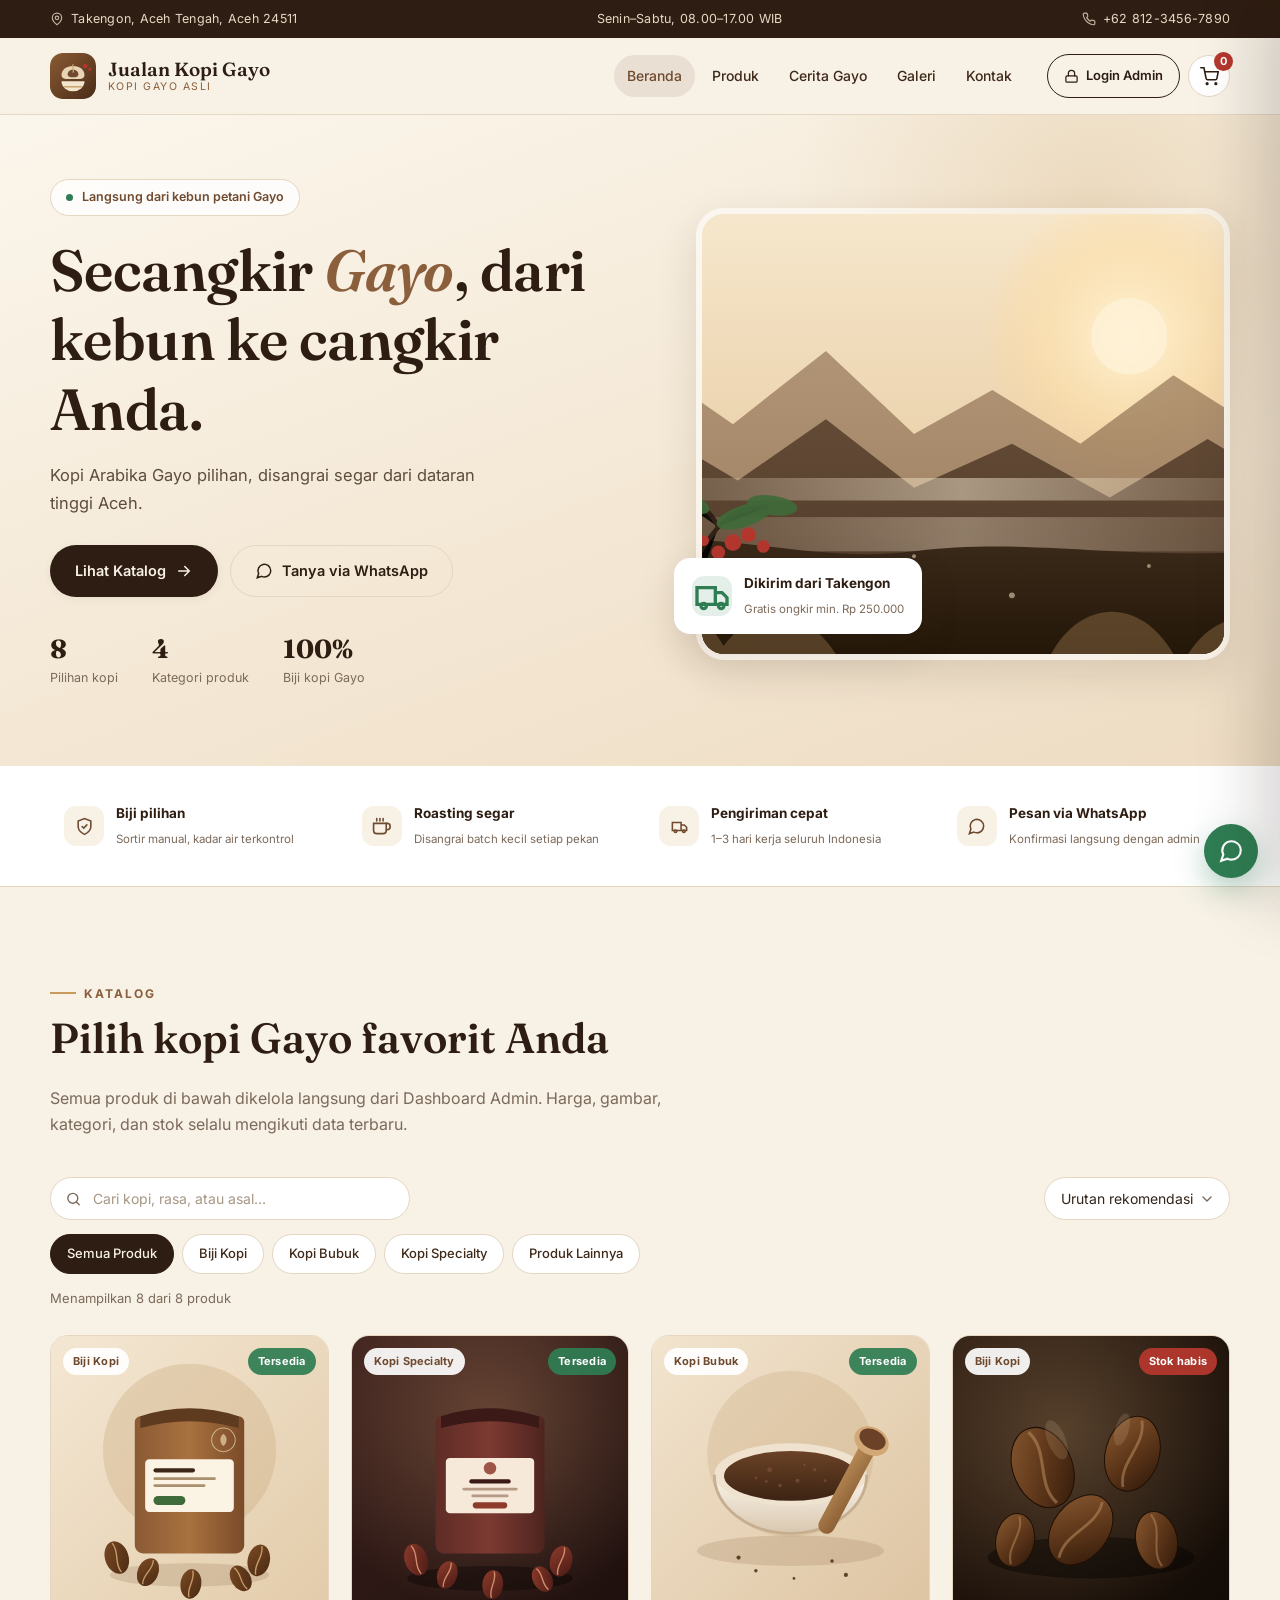
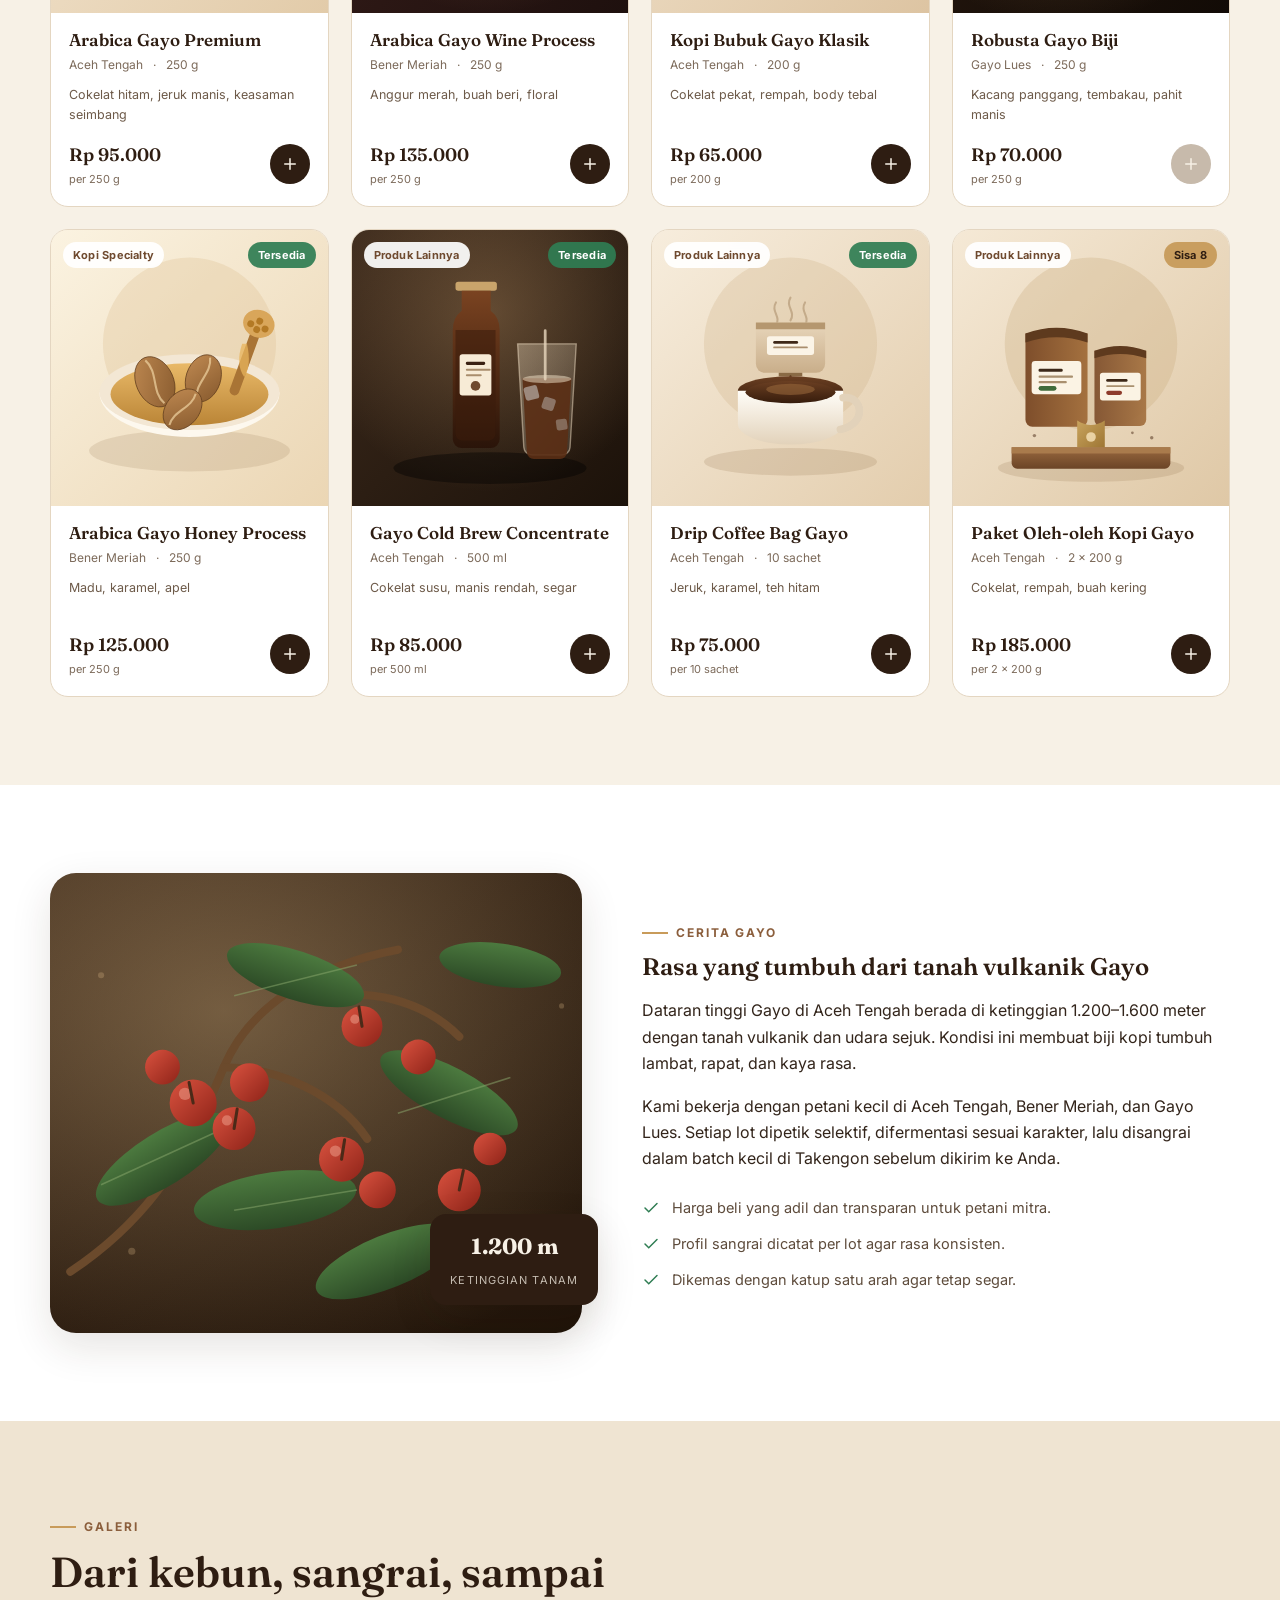
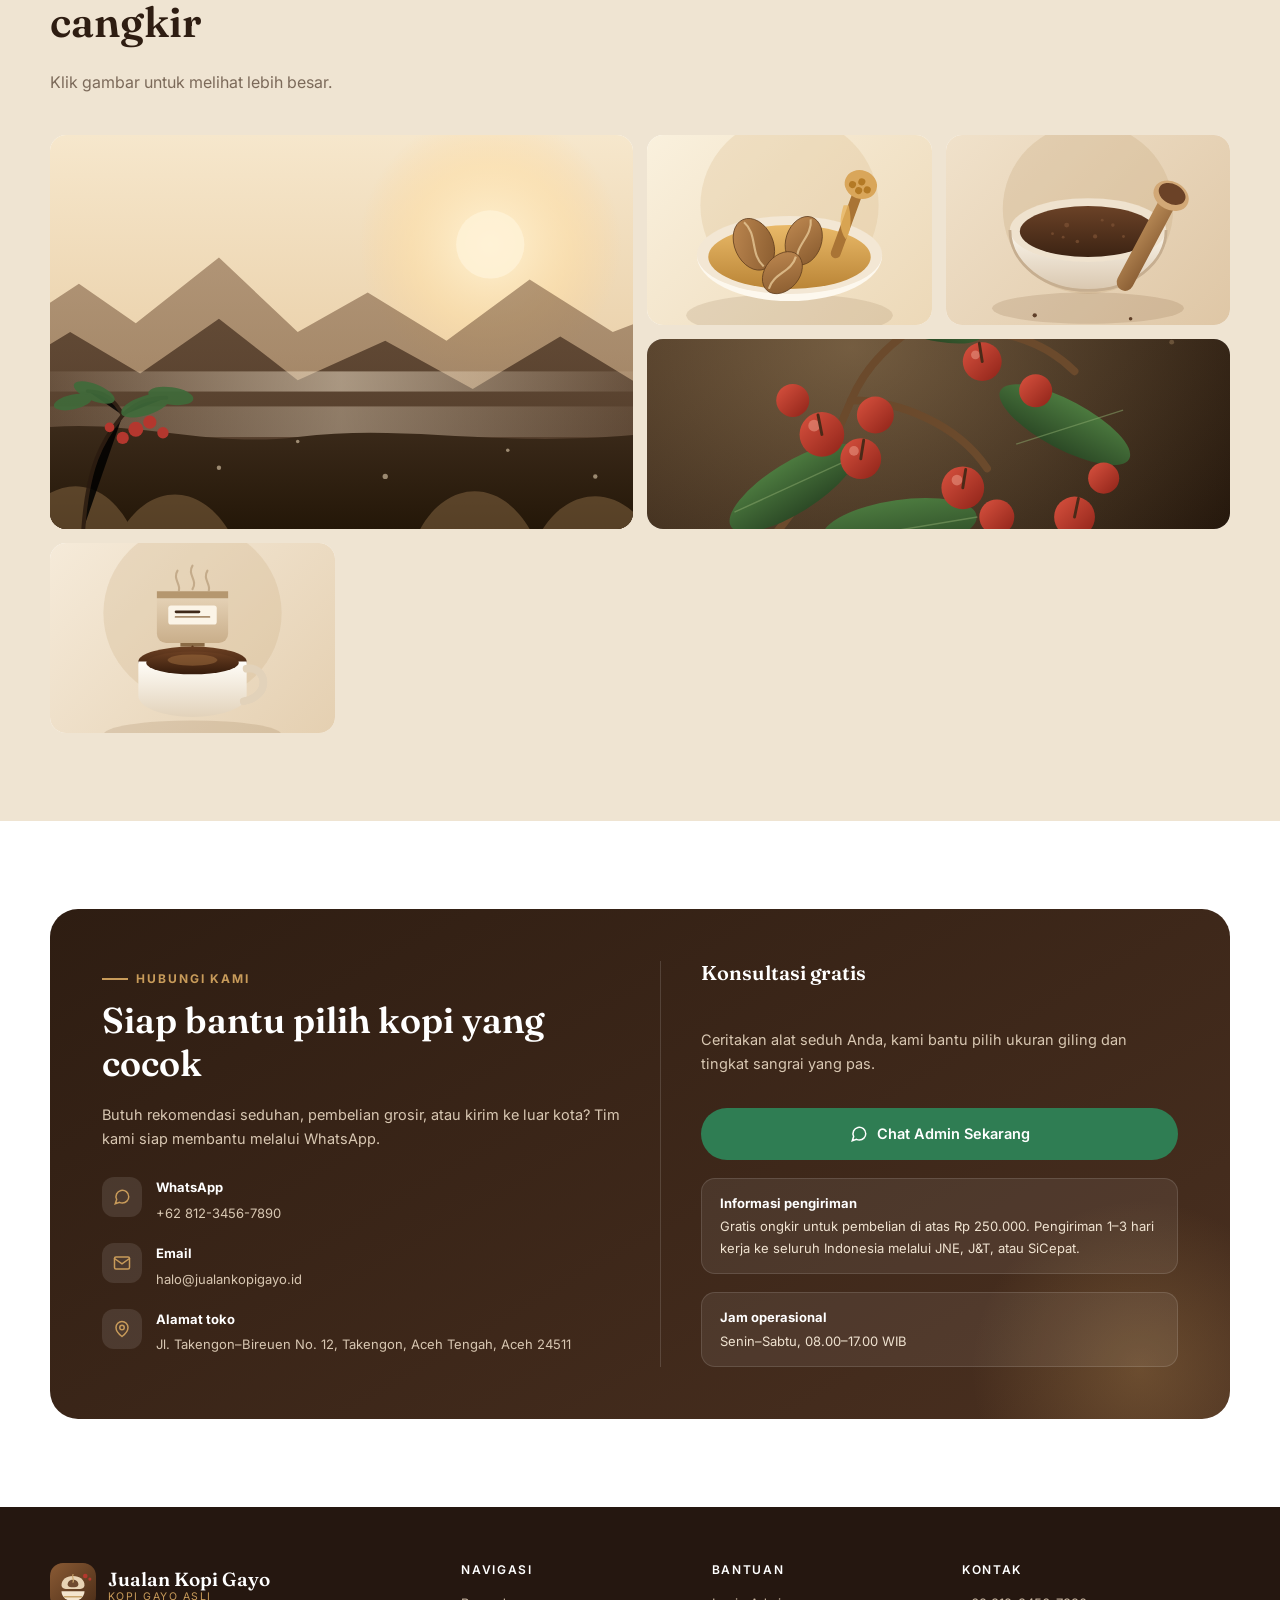
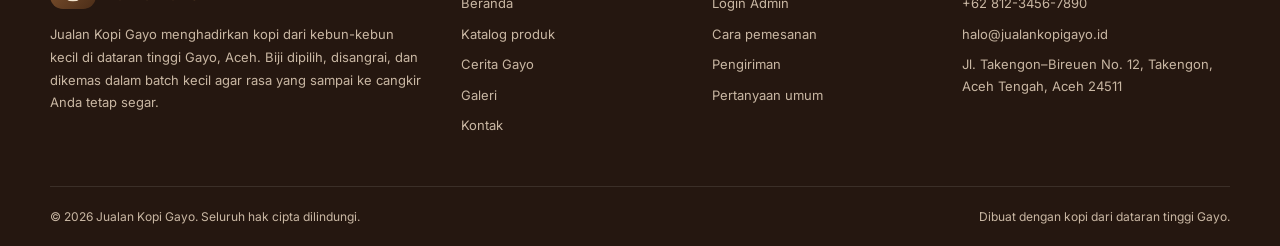
==== index.html @ de760d2d "Add customer site and admin dashboard so the Vercel project has pages to serve. The deployed project" ====
<!DOCTYPE html>
<html lang="id">
<head>
  <meta charset="UTF-8" />
  <meta name="viewport" content="width=device-width, initial-scale=1.0" />
  <title>Jualan Kopi Gayo — Kopi Arabika Dataran Tinggi Aceh</title>
  <meta name="description" content="Jualan Kopi Gayo: kopi arabika Gayo pilihan dari dataran tinggi Aceh. Disangrai segar, dikemas batch kecil, dikirim ke seluruh Indonesia." />
  <link rel="icon" href="assets/logo.svg" type="image/svg+xml" />
  <link rel="preconnect" href="https://fonts.googleapis.com" />
  <link rel="preconnect" href="https://fonts.gstatic.com" crossorigin />
  <link href="https://fonts.googleapis.com/css2?family=Fraunces:ital,opsz,wght@0,9..144,500;0,9..144,600;1,9..144,600&family=Inter:wght@400;500;600;700&display=swap" rel="stylesheet" />
  <link rel="stylesheet" href="css/style.css" />
</head>
<body>
  <!-- Top bar -->
  <div class="topbar">
    <div class="container">
      <span>
        <svg viewBox="0 0 24 24" fill="none" stroke="currentColor" stroke-width="2" stroke-linecap="round"><path d="M20 10c0 6-8 12-8 12S4 16 4 10a8 8 0 1 1 16 0z"/><circle cx="12" cy="10" r="3"/></svg>
        <span id="topbarLocation">Takengon, Aceh Tengah</span>
      </span>
      <span id="topbarHours">Senin–Sabtu, 08.00–17.00 WIB</span>
      <span>
        <svg viewBox="0 0 24 24" fill="none" stroke="currentColor" stroke-width="2" stroke-linecap="round"><path d="M22 16.9v3a2 2 0 0 1-2.2 2 19.8 19.8 0 0 1-8.6-3.1 19.5 19.5 0 0 1-6-6A19.8 19.8 0 0 1 2.1 4.2 2 2 0 0 1 4.1 2h3a2 2 0 0 1 2 1.7c.1.9.4 1.8.7 2.6a2 2 0 0 1-.5 2.1L8.1 9.7a16 16 0 0 0 6 6l1.3-1.2a2 2 0 0 1 2.1-.5c.8.3 1.7.6 2.6.7a2 2 0 0 1 1.9 2.2z"/></svg>
        <a href="#" id="topbarWaLink">WhatsApp</a>
      </span>
    </div>
  </div>

  <!-- Header -->
  <header class="site-header">
    <div class="container">
      <a class="brand" href="#beranda">
        <img src="assets/logo.svg" alt="Logo Jualan Kopi Gayo" id="brandLogo" />
        <span class="brand-text">
          <span class="brand-name" data-store-name>Jualan Kopi Gayo</span>
          <span class="brand-tag">Kopi Gayo Asli</span>
        </span>
      </a>

      <nav class="nav" id="mainNav" aria-label="Navigasi utama">
        <a href="#beranda" class="active">Beranda</a>
        <a href="#produk">Produk</a>
        <a href="#cerita">Cerita Gayo</a>
        <a href="#galeri">Galeri</a>
        <a href="#kontak">Kontak</a>
      </nav>

      <div class="header-actions">
        <a class="admin-link" href="admin.html" target="_blank" rel="noopener" title="Masuk ke Dashboard Admin">
          <svg viewBox="0 0 24 24" fill="none" stroke="currentColor" stroke-width="2" stroke-linecap="round"><rect x="3" y="11" width="18" height="10" rx="2"/><path d="M7 11V7a5 5 0 0 1 10 0v4"/></svg>
          <span>Login Admin</span>
        </a>
        <button class="icon-btn" id="cartBtn" aria-label="Buka keranjang belanja">
          <svg viewBox="0 0 24 24" fill="none" stroke="currentColor" stroke-width="2" stroke-linecap="round"><circle cx="9" cy="21" r="1"/><circle cx="20" cy="21" r="1"/><path d="M1 1h4l2.7 13.4a2 2 0 0 0 2 1.6h9.7a2 2 0 0 0 2-1.6L23 6H6"/></svg>
          <span class="cart-count" id="cartCount">0</span>
        </button>
        <button class="icon-btn menu-toggle" id="menuToggle" aria-label="Buka menu">
          <svg viewBox="0 0 24 24" fill="none" stroke="currentColor" stroke-width="2" stroke-linecap="round"><path d="M3 6h18M3 12h18M3 18h18"/></svg>
        </button>
      </div>
    </div>
  </header>

  <main>
    <!-- Hero -->
    <section class="hero" id="beranda">
      <div class="container">
        <div class="hero-copy">
          <span class="hero-badge"><span class="dot"></span> Langsung dari kebun petani Gayo</span>
          <h1>Secangkir <em>Gayo</em>, dari kebun ke cangkir Anda.</h1>
          <p class="lead" id="heroTagline">Kopi Arabika Gayo pilihan, disangrai segar dari dataran tinggi Aceh.</p>
          <div class="hero-cta">
            <a class="btn btn-primary" href="#produk">
              Lihat Katalog
              <svg viewBox="0 0 24 24" fill="none" stroke="currentColor" stroke-width="2" stroke-linecap="round"><path d="M5 12h14M13 6l6 6-6 6"/></svg>
            </a>
            <a class="btn btn-outline" id="heroWaBtn" href="#" target="_blank" rel="noopener">
              <svg viewBox="0 0 24 24" fill="none" stroke="currentColor" stroke-width="2" stroke-linecap="round"><path d="M21 11.5a8.4 8.4 0 0 1-8.5 8.5 8.5 8.5 0 0 1-3.8-.9L3 21l1.9-5.7a8.5 8.5 0 1 1 16.1-3.8z"/></svg>
              Tanya via WhatsApp
            </a>
          </div>
          <div class="hero-stats">
            <div><strong id="statProducts">8</strong><span>Pilihan kopi</span></div>
            <div><strong id="statCategories">4</strong><span>Kategori produk</span></div>
            <div><strong>100%</strong><span>Biji kopi Gayo</span></div>
          </div>
        </div>
        <div class="hero-media">
          <div class="frame">
            <img src="assets/hero.svg" alt="Perkebunan kopi Gayo di dataran tinggi Aceh saat matahari terbit" />
          </div>
          <div class="hero-float">
            <span class="ico">
              <svg viewBox="0 0 24 24" fill="none" stroke="currentColor" stroke-width="2" stroke-linecap="round"><path d="M3 7h11v10H3zM14 10h4l3 3v4h-7z"/><circle cx="7" cy="18" r="1.6"/><circle cx="17.5" cy="18" r="1.6"/></svg>
            </span>
            <div>
              <strong>Dikirim dari Takengon</strong>
              <span id="heroShippingShort">Gratis ongkir min. Rp 250.000</span>
            </div>
          </div>
        </div>
      </div>
    </section>

    <!-- Feature strip -->
    <section class="features" aria-label="Keunggulan toko">
      <div class="container">
        <div class="feature">
          <span class="ico"><svg viewBox="0 0 24 24" fill="none" stroke="currentColor" stroke-width="2" stroke-linecap="round"><path d="M12 22s8-4 8-10V5l-8-3-8 3v7c0 6 8 10 8 10z"/><path d="M9 12l2 2 4-4"/></svg></span>
          <div><strong>Biji pilihan</strong><span>Sortir manual, kadar air terkontrol</span></div>
        </div>
        <div class="feature">
          <span class="ico"><svg viewBox="0 0 24 24" fill="none" stroke="currentColor" stroke-width="2" stroke-linecap="round"><path d="M18 8h1a4 4 0 0 1 0 8h-1"/><path d="M2 8h16v9a4 4 0 0 1-4 4H6a4 4 0 0 1-4-4z"/><path d="M6 2v3M10 2v3M14 2v3"/></svg></span>
          <div><strong>Roasting segar</strong><span>Disangrai batch kecil setiap pekan</span></div>
        </div>
        <div class="feature">
          <span class="ico"><svg viewBox="0 0 24 24" fill="none" stroke="currentColor" stroke-width="2" stroke-linecap="round"><path d="M3 7h11v10H3zM14 10h4l3 3v4h-7z"/><circle cx="7" cy="18" r="1.6"/><circle cx="17.5" cy="18" r="1.6"/></svg></span>
          <div><strong>Pengiriman cepat</strong><span>1–3 hari kerja seluruh Indonesia</span></div>
        </div>
        <div class="feature">
          <span class="ico"><svg viewBox="0 0 24 24" fill="none" stroke="currentColor" stroke-width="2" stroke-linecap="round"><path d="M21 11.5a8.4 8.4 0 0 1-8.5 8.5 8.5 8.5 0 0 1-3.8-.9L3 21l1.9-5.7a8.5 8.5 0 1 1 16.1-3.8z"/></svg></span>
          <div><strong>Pesan via WhatsApp</strong><span>Konfirmasi langsung dengan admin</span></div>
        </div>
      </div>
    </section>

    <!-- Katalog -->
    <section class="section catalog" id="produk">
      <div class="container">
        <div class="section-head">
          <span class="section-eyebrow">Katalog</span>
          <h2>Pilih kopi Gayo favorit Anda</h2>
          <p>Semua produk di bawah dikelola langsung dari Dashboard Admin. Harga, gambar, kategori, dan stok selalu mengikuti data terbaru.</p>
        </div>

        <div class="catalog-toolbar">
          <div class="search-field">
            <svg viewBox="0 0 24 24" fill="none" stroke="currentColor" stroke-width="2" stroke-linecap="round"><circle cx="11" cy="11" r="7"/><path d="M20 20l-3.5-3.5"/></svg>
            <input type="search" id="searchInput" placeholder="Cari kopi, rasa, atau asal…" aria-label="Cari produk" autocomplete="off" />
          </div>
          <div class="select-field">
            <select id="sortSelect" aria-label="Urutkan produk">
              <option value="featured">Urutan rekomendasi</option>
              <option value="price-asc">Harga terendah</option>
              <option value="price-desc">Harga tertinggi</option>
              <option value="name">Nama A–Z</option>
            </select>
          </div>
          <div class="chips" id="categoryChips"></div>
          <div class="result-info">
            <span id="resultCount">Menampilkan semua produk</span>
            <span id="activeFilter"></span>
          </div>
        </div>

        <div class="product-grid" id="productGrid" aria-live="polite"></div>
      </div>
    </section>

    <!-- Cerita -->
    <section class="section story" id="cerita">
      <div class="container">
        <div class="story-media">
          <img src="assets/story.svg" alt="Buah kopi merah di cabang perkebunan Gayo" />
          <div class="story-tag">
            <strong>1.200 m</strong>
            <span>Ketinggian tanam</span>
          </div>
        </div>
        <div class="story-copy">
          <span class="section-eyebrow">Cerita Gayo</span>
          <h2>Rasa yang tumbuh dari tanah vulkanik Gayo</h2>
          <p>Dataran tinggi Gayo di Aceh Tengah berada di ketinggian 1.200–1.600 meter dengan tanah vulkanik dan udara sejuk. Kondisi ini membuat biji kopi tumbuh lambat, rapat, dan kaya rasa.</p>
          <p>Kami bekerja dengan petani kecil di Aceh Tengah, Bener Meriah, dan Gayo Lues. Setiap lot dipetik selektif, difermentasi sesuai karakter, lalu disangrai dalam batch kecil di Takengon sebelum dikirim ke Anda.</p>
          <ul class="story-list">
            <li><svg viewBox="0 0 24 24" fill="none" stroke="currentColor" stroke-width="2" stroke-linecap="round"><path d="M20 6L9 17l-5-5"/></svg><span>Harga beli yang adil dan transparan untuk petani mitra.</span></li>
            <li><svg viewBox="0 0 24 24" fill="none" stroke="currentColor" stroke-width="2" stroke-linecap="round"><path d="M20 6L9 17l-5-5"/></svg><span>Profil sangrai dicatat per lot agar rasa konsisten.</span></li>
            <li><svg viewBox="0 0 24 24" fill="none" stroke="currentColor" stroke-width="2" stroke-linecap="round"><path d="M20 6L9 17l-5-5"/></svg><span>Dikemas dengan katup satu arah agar tetap segar.</span></li>
          </ul>
        </div>
      </div>
    </section>

    <!-- Galeri -->
    <section class="section gallery" id="galeri">
      <div class="container">
        <div class="section-head">
          <span class="section-eyebrow">Galeri</span>
          <h2>Dari kebun, sangrai, sampai cangkir</h2>
          <p>Klik gambar untuk melihat lebih besar.</p>
        </div>
        <div class="gallery-grid" id="galleryGrid">
          <button class="gallery-item" data-img="assets/hero.svg" data-caption="Perkebunan kopi di dataran tinggi Gayo">
            <img src="assets/hero.svg" alt="Perkebunan kopi Gayo" loading="lazy" />
          </button>
          <button class="gallery-item" data-img="assets/product-honey.svg" data-caption="Biji kopi honey process">
            <img src="assets/product-honey.svg" alt="Biji kopi honey process" loading="lazy" />
          </button>
          <button class="gallery-item" data-img="assets/product-ground-classic.svg" data-caption="Kopi bubuk siap seduh">
            <img src="assets/product-ground-classic.svg" alt="Kopi bubuk Gayo" loading="lazy" />
          </button>
          <button class="gallery-item" data-img="assets/story.svg" data-caption="Buah kopi merah siap petik">
            <img src="assets/story.svg" alt="Buah kopi merah" loading="lazy" />
          </button>
          <button class="gallery-item" data-img="assets/product-drip-bag.svg" data-caption="Seduhan drip coffee bag">
            <img src="assets/product-drip-bag.svg" alt="Drip coffee bag" loading="lazy" />
          </button>
        </div>
      </div>
    </section>

    <!-- Kontak -->
    <section class="section contact" id="kontak">
      <div class="container">
        <div class="contact-wrap">
          <div>
            <span class="section-eyebrow" style="color:#C89B5A">Hubungi kami</span>
            <h2>Siap bantu pilih kopi yang cocok</h2>
            <p>Butuh rekomendasi seduhan, pembelian grosir, atau kirim ke luar kota? Tim kami siap membantu melalui WhatsApp.</p>
            <ul class="contact-info">
              <li>
                <span class="ico"><svg viewBox="0 0 24 24" fill="none" stroke="currentColor" stroke-width="2" stroke-linecap="round"><path d="M21 11.5a8.4 8.4 0 0 1-8.5 8.5 8.5 8.5 0 0 1-3.8-.9L3 21l1.9-5.7a8.5 8.5 0 1 1 16.1-3.8z"/></svg></span>
                <div><strong>WhatsApp</strong><span id="contactPhone">+62 812-3456-7890</span></div>
              </li>
              <li>
                <span class="ico"><svg viewBox="0 0 24 24" fill="none" stroke="currentColor" stroke-width="2" stroke-linecap="round"><rect x="2" y="4" width="20" height="16" rx="2"/><path d="M22 6l-10 7L2 6"/></svg></span>
                <div><strong>Email</strong><span id="contactEmail">halo@jualankopigayo.id</span></div>
              </li>
              <li>
                <span class="ico"><svg viewBox="0 0 24 24" fill="none" stroke="currentColor" stroke-width="2" stroke-linecap="round"><path d="M20 10c0 6-8 12-8 12S4 16 4 10a8 8 0 1 1 16 0z"/><circle cx="12" cy="10" r="3"/></svg></span>
                <div><strong>Alamat toko</strong><span id="contactAddress">Jl. Takengon–Bireuen No. 12, Takengon, Aceh Tengah</span></div>
              </li>
            </ul>
          </div>
          <div class="contact-side">
            <h3>Konsultasi gratis</h3>
            <p>Ceritakan alat seduh Anda, kami bantu pilih ukuran giling dan tingkat sangrai yang pas.</p>
            <a class="btn btn-wa" id="contactWaBtn" href="#" target="_blank" rel="noopener">
              <svg viewBox="0 0 24 24" fill="none" stroke="currentColor" stroke-width="2" stroke-linecap="round"><path d="M21 11.5a8.4 8.4 0 0 1-8.5 8.5 8.5 8.5 0 0 1-3.8-.9L3 21l1.9-5.7a8.5 8.5 0 1 1 16.1-3.8z"/></svg>
              Chat Admin Sekarang
            </a>
            <div class="hours-box">
              <strong>Informasi pengiriman</strong>
              <span id="contactShipping">Gratis ongkir untuk pembelian di atas Rp 250.000.</span>
            </div>
            <div class="hours-box">
              <strong>Jam operasional</strong>
              <span id="contactHours">Senin–Sabtu, 08.00–17.00 WIB</span>
            </div>
          </div>
        </div>
      </div>
    </section>
  </main>

  <!-- Footer -->
  <footer class="site-footer">
    <div class="container">
      <div class="footer-grid">
        <div>
          <a class="brand" href="#beranda" style="margin-bottom:14px">
            <img src="assets/logo.svg" alt="Logo Jualan Kopi Gayo" data-logo />
            <span class="brand-text">
              <span class="brand-name" data-store-name>Jualan Kopi Gayo</span>
              <span class="brand-tag">Kopi Gayo Asli</span>
            </span>
          </a>
          <p id="footerDescription">Jualan Kopi Gayo menghadirkan kopi dari kebun-kebun kecil di dataran tinggi Gayo, Aceh.</p>
        </div>
        <div class="footer-col">
          <h4>Navigasi</h4>
          <a href="#beranda">Beranda</a>
          <a href="#produk">Katalog produk</a>
          <a href="#cerita">Cerita Gayo</a>
          <a href="#galeri">Galeri</a>
          <a href="#kontak">Kontak</a>
        </div>
        <div class="footer-col">
          <h4>Bantuan</h4>
          <a href="admin.html" target="_blank" rel="noopener">Login Admin</a>
          <a href="#kontak">Cara pemesanan</a>
          <a href="#kontak">Pengiriman</a>
          <a href="#kontak">Pertanyaan umum</a>
        </div>
        <div class="footer-col">
          <h4>Kontak</h4>
          <ul>
            <li id="footerPhone">+62 812-3456-7890</li>
            <li id="footerEmail">halo@jualankopigayo.id</li>
            <li id="footerAddress">Takengon, Aceh Tengah, Aceh</li>
          </ul>
        </div>
      </div>
      <div class="footer-bottom">
        <span>© <span id="footerYear">2026</span> <span data-store-name>Jualan Kopi Gayo</span>. Seluruh hak cipta dilindungi.</span>
        <span>Dibuat dengan kopi dari dataran tinggi Gayo.</span>
      </div>
    </div>
  </footer>

  <!-- Keranjang -->
  <div class="overlay" id="overlay"></div>
  <aside class="drawer" id="cartDrawer" aria-label="Keranjang belanja" aria-hidden="true">
    <div class="drawer-head">
      <div>
        <h3>Keranjang</h3>
        <span id="cartItemCount">0 produk</span>
      </div>
      <button class="close-btn" id="closeCart" aria-label="Tutup keranjang">
        <svg viewBox="0 0 24 24" fill="none" stroke="currentColor" stroke-width="2" stroke-linecap="round"><path d="M18 6L6 18M6 6l12 12"/></svg>
      </button>
    </div>
    <div class="drawer-body" id="cartBody"></div>
    <div class="drawer-foot">
      <div id="cartEmptyFoot">
        <p style="margin:0 0 14px;font-size:13px;color:#7C6A5A">Keranjang Anda masih kosong. Yuk pilih kopi Gayo favorit Anda.</p>
        <button class="btn btn-outline btn-block" id="cartShopBtn">Lihat produk</button>
      </div>
      <div id="cartCheckout" hidden>
        <div class="cart-summary" id="cartSummary"></div>
        <div class="cart-total"><span>Total</span><strong id="cartTotal">Rp 0</strong></div>
        <form class="checkout-form" id="checkoutForm" novalidate>
          <div class="field" id="fieldName">
            <label for="customerName">Nama penerima</label>
            <input type="text" id="customerName" placeholder="Nama lengkap" autocomplete="name" />
            <span class="field-error">Nama wajib diisi (minimal 2 karakter).</span>
          </div>
          <div class="field" id="fieldPhone">
            <label for="customerPhone">Nomor WhatsApp</label>
            <input type="tel" id="customerPhone" placeholder="08xxxxxxxxxx" autocomplete="tel" inputmode="numeric" />
            <span class="field-error">Nomor WhatsApp tidak valid (minimal 9 digit).</span>
          </div>
          <div class="field" id="fieldNote">
            <label for="customerNote">Alamat &amp; catatan <span style="font-weight:400;color:#7C6A5A">(opsional)</span></label>
            <textarea id="customerNote" rows="2" placeholder="Alamat pengiriman atau permintaan khusus"></textarea>
          </div>
          <button type="submit" class="btn btn-wa btn-block">
            <svg viewBox="0 0 24 24" fill="none" stroke="currentColor" stroke-width="2" stroke-linecap="round"><path d="M21 11.5a8.4 8.4 0 0 1-8.5 8.5 8.5 8.5 0 0 1-3.8-.9L3 21l1.9-5.7a8.5 8.5 0 1 1 16.1-3.8z"/></svg>
            Pesan via WhatsApp
          </button>
        </form>
        <p class="checkout-note">
          <svg viewBox="0 0 24 24" fill="none" stroke="currentColor" stroke-width="2" stroke-linecap="round"><circle cx="12" cy="12" r="10"/><path d="M12 16v-4M12 8h.01"/></svg>
          <span>Pesanan dicatat sebagai <strong>Menunggu konfirmasi</strong> pada dashboard demo (localStorage browser ini) setelah Anda menekan tombol di atas.</span>
        </p>
      </div>
    </div>
  </aside>

  <!-- Detail produk -->
  <div class="modal-wrap" id="productModal" role="dialog" aria-modal="true" aria-label="Detail produk">
    <div class="modal">
      <button class="close-btn modal-close" data-close-modal aria-label="Tutup detail">
        <svg viewBox="0 0 24 24" fill="none" stroke="currentColor" stroke-width="2" stroke-linecap="round"><path d="M18 6L6 18M6 6l12 12"/></svg>
      </button>
      <div id="productModalContent"></div>
    </div>
  </div>

  <!-- Lightbox galeri -->
  <div class="modal-wrap lightbox" id="lightbox" role="dialog" aria-modal="true" aria-label="Gambar galeri">
    <div class="modal" style="background:transparent;box-shadow:none;width:min(900px,100%);overflow:visible">
      <button class="close-btn modal-close" data-close-modal aria-label="Tutup gambar">
        <svg viewBox="0 0 24 24" fill="none" stroke="currentColor" stroke-width="2" stroke-linecap="round"><path d="M18 6L6 18M6 6l12 12"/></svg>
      </button>
      <img src="" alt="" id="lightboxImage" />
      <p id="lightboxCaption" style="color:#F4E5CE;text-align:center;margin:12px 0 0;font-size:13px"></p>
    </div>
  </div>

  <div class="toast-stack" id="toastStack" aria-live="polite"></div>

  <a class="wa-float" id="waFloat" href="#" target="_blank" rel="noopener" aria-label="Chat WhatsApp">
    <svg viewBox="0 0 24 24" fill="none" stroke="currentColor" stroke-width="2" stroke-linecap="round"><path d="M21 11.5a8.4 8.4 0 0 1-8.5 8.5 8.5 8.5 0 0 1-3.8-.9L3 21l1.9-5.7a8.5 8.5 0 1 1 16.1-3.8z"/></svg>
  </a>

  <script src="js/data.js"></script>
  <script src="js/store.js"></script>
  <script src="js/catalog.js"></script>
</body>
</html>
---- css/style.css ----
/* =========================================================
   Jualan Kopi Gayo — Halaman pelanggan
   ========================================================= */
:root {
  --dark: #2E1D12;
  --dark-2: #3F2919;
  --coffee: #6F4A2F;
  --coffee-2: #8B5E3C;
  --gold: #C89B5A;
  --cream: #F7F1E6;
  --cream-2: #EFE4D2;
  --white: #FFFFFF;
  --ink: #33251B;
  --muted: #7C6A5A;
  --green: #2F7D53;
  --red: #B4372E;
  --line: #E4D6C1;
  --shadow-sm: 0 2px 10px rgba(46, 29, 18, .06);
  --shadow: 0 14px 40px rgba(46, 29, 18, .12);
  --radius: 18px;
  --header-h: 76px;
  --font-body: "Inter", "Segoe UI", system-ui, -apple-system, sans-serif;
  --font-head: "Fraunces", "Georgia", "Times New Roman", serif;
}

* { box-sizing: border-box; }

html { scroll-behavior: smooth; scroll-padding-top: calc(var(--header-h) + 16px); }

body {
  margin: 0;
  font-family: var(--font-body);
  color: var(--ink);
  background: var(--cream);
  line-height: 1.65;
  -webkit-font-smoothing: antialiased;
}

img { max-width: 100%; display: block; }
a { color: inherit; text-decoration: none; }
button { font: inherit; cursor: pointer; }
ul { margin: 0; padding: 0; list-style: none; }

h1, h2, h3, h4 {
  font-family: var(--font-head);
  font-weight: 600;
  line-height: 1.2;
  margin: 0 0 .5em;
  color: var(--dark);
}

.container {
  width: min(1180px, calc(100% - 40px));
  margin-inline: auto;
}

.section { padding: 88px 0; }
.section-head { max-width: 640px; margin-bottom: 40px; }
.section-eyebrow {
  display: inline-flex;
  align-items: center;
  gap: 8px;
  font-size: 12px;
  font-weight: 700;
  letter-spacing: .16em;
  text-transform: uppercase;
  color: var(--coffee-2);
  margin-bottom: 10px;
}
.section-eyebrow::before {
  content: "";
  width: 26px;
  height: 2px;
  background: var(--gold);
}
.section-head h2 { font-size: clamp(28px, 4vw, 42px); }
.section-head p { color: var(--muted); margin: 0; }

/* ---------- Buttons ---------- */
.btn {
  display: inline-flex;
  align-items: center;
  justify-content: center;
  gap: 9px;
  padding: 13px 24px;
  border-radius: 999px;
  border: 1px solid transparent;
  font-weight: 600;
  font-size: 14.5px;
  transition: transform .18s ease, background .18s ease, box-shadow .18s ease, color .18s ease;
  white-space: nowrap;
}
.btn:hover { transform: translateY(-2px); }
.btn:active { transform: translateY(0); }
.btn-primary { background: var(--dark); color: var(--cream); box-shadow: var(--shadow-sm); }
.btn-primary:hover { background: var(--coffee); }
.btn-gold { background: var(--gold); color: #2E1D12; }
.btn-gold:hover { background: #D8AC6B; }
.btn-outline { border-color: var(--line); color: var(--dark); background: transparent; }
.btn-outline:hover { border-color: var(--coffee-2); background: rgba(139, 94, 60, .06); }
.btn-ghost { background: transparent; color: var(--coffee); padding: 10px 14px; }
.btn-ghost:hover { background: rgba(111, 74, 47, .08); }
.btn-wa { background: var(--green); color: #fff; }
.btn-wa:hover { background: #276b47; }
.btn-block { width: 100%; }
.btn[disabled] { opacity: .45; cursor: not-allowed; transform: none; }
.btn svg { width: 18px; height: 18px; }

/* ---------- Top bar ---------- */
.topbar {
  background: var(--dark);
  color: #E8D9C4;
  font-size: 12.5px;
  letter-spacing: .02em;
}
.topbar .container {
  display: flex;
  align-items: center;
  justify-content: space-between;
  gap: 16px;
  min-height: 38px;
  flex-wrap: wrap;
}
.topbar span { display: inline-flex; align-items: center; gap: 7px; }
.topbar svg { width: 14px; height: 14px; opacity: .8; }
.topbar a:hover { color: #fff; }

/* ---------- Header ---------- */
.site-header {
  position: sticky;
  top: 0;
  z-index: 60;
  background: rgba(247, 241, 230, .92);
  backdrop-filter: blur(10px);
  border-bottom: 1px solid var(--line);
}
.site-header .container {
  min-height: var(--header-h);
  display: flex;
  align-items: center;
  gap: 22px;
}
.brand { display: flex; align-items: center; gap: 12px; }
.brand img { width: 46px; height: 46px; border-radius: 13px; }
.brand-text { display: flex; flex-direction: column; line-height: 1.15; }
.brand-name { font-family: var(--font-head); font-size: 19px; font-weight: 600; color: var(--dark); }
.brand-tag { font-size: 10.5px; letter-spacing: .14em; text-transform: uppercase; color: var(--coffee-2); }

.nav { margin-left: auto; display: flex; align-items: center; gap: 4px; }
.nav a {
  padding: 9px 13px;
  border-radius: 999px;
  font-size: 14px;
  font-weight: 500;
  color: var(--dark-2);
  transition: background .16s ease, color .16s ease;
}
.nav a:hover, .nav a.active { background: rgba(111, 74, 47, .1); color: var(--coffee); }

.header-actions { display: flex; align-items: center; gap: 8px; }
.icon-btn {
  position: relative;
  width: 42px;
  height: 42px;
  display: grid;
  place-items: center;
  border-radius: 50%;
  border: 1px solid var(--line);
  background: var(--white);
  color: var(--dark);
  transition: background .16s ease, border-color .16s ease;
}
.icon-btn:hover { background: var(--cream-2); border-color: var(--coffee-2); }
.icon-btn svg { width: 19px; height: 19px; }
.cart-count {
  position: absolute;
  top: -4px;
  right: -4px;
  min-width: 19px;
  height: 19px;
  padding: 0 5px;
  border-radius: 999px;
  background: var(--red);
  color: #fff;
  font-size: 11px;
  font-weight: 700;
  display: grid;
  place-items: center;
}
.admin-link {
  display: inline-flex;
  align-items: center;
  gap: 7px;
  padding: 10px 16px;
  border-radius: 999px;
  border: 1px solid var(--dark);
  color: var(--dark);
  font-size: 13px;
  font-weight: 600;
  transition: background .16s ease, color .16s ease;
}
.admin-link:hover { background: var(--dark); color: var(--cream); }
.admin-link svg { width: 15px; height: 15px; }
.menu-toggle { display: none; }

/* ---------- Hero ---------- */
.hero {
  position: relative;
  overflow: hidden;
  background: linear-gradient(160deg, #FBF6EC 0%, #F4E8D5 55%, #EEDCC3 100%);
  padding: 64px 0 76px;
}
.hero::before {
  content: "";
  position: absolute;
  width: 620px;
  height: 620px;
  border-radius: 50%;
  background: radial-gradient(circle, rgba(200, 155, 90, .22), transparent 68%);
  top: -220px;
  right: -120px;
}
.hero .container {
  position: relative;
  display: grid;
  grid-template-columns: 1.05fr .95fr;
  gap: 56px;
  align-items: center;
}
.hero-badge {
  display: inline-flex;
  align-items: center;
  gap: 9px;
  background: rgba(255, 255, 255, .8);
  border: 1px solid var(--line);
  padding: 7px 15px;
  border-radius: 999px;
  font-size: 12.5px;
  font-weight: 600;
  color: var(--coffee);
  margin-bottom: 20px;
}
.hero-badge .dot { width: 7px; height: 7px; border-radius: 50%; background: var(--green); }
.hero h1 {
  font-size: clamp(34px, 5.2vw, 58px);
  letter-spacing: -.01em;
  margin-bottom: 18px;
}
.hero h1 em { color: var(--coffee-2); font-style: italic; }
.hero p.lead {
  font-size: 16.5px;
  color: #5E4C3C;
  max-width: 470px;
  margin: 0 0 28px;
}
.hero-cta { display: flex; flex-wrap: wrap; gap: 12px; margin-bottom: 38px; }
.hero-stats { display: flex; gap: 34px; flex-wrap: wrap; }
.hero-stats strong {
  display: block;
  font-family: var(--font-head);
  font-size: 26px;
  color: var(--dark);
  line-height: 1.1;
}
.hero-stats span { font-size: 12.5px; color: var(--muted); }
.hero-media { position: relative; }
.hero-media .frame {
  border-radius: 28px;
  overflow: hidden;
  box-shadow: var(--shadow);
  border: 6px solid rgba(255, 255, 255, .55);
}
.hero-media img { width: 100%; height: 440px; object-fit: cover; }
.hero-float {
  position: absolute;
  left: -22px;
  bottom: 26px;
  background: var(--white);
  border-radius: 16px;
  padding: 14px 18px;
  box-shadow: var(--shadow);
  display: flex;
  align-items: center;
  gap: 12px;
  max-width: 260px;
}
.hero-float .ico {
  width: 40px;
  height: 40px;
  border-radius: 12px;
  display: grid;
  place-items: center;
  background: rgba(47, 125, 83, .12);
  color: var(--green);
  flex-shrink: 0;
}
.hero-float strong { display: block; font-size: 13.5px; color: var(--dark); }
.hero-float span { font-size: 11.5px; color: var(--muted); }

/* ---------- Feature strip ---------- */
.features {
  background: var(--white);
  border-bottom: 1px solid var(--line);
}
.features .container {
  display: grid;
  grid-template-columns: repeat(4, 1fr);
  gap: 10px;
  padding: 26px 0;
}
.feature {
  display: flex;
  align-items: center;
  gap: 12px;
  padding: 10px 14px;
}
.feature .ico {
  width: 40px;
  height: 40px;
  border-radius: 12px;
  background: var(--cream);
  color: var(--coffee);
  display: grid;
  place-items: center;
  flex-shrink: 0;
}
.feature .ico svg { width: 19px; height: 19px; }
.feature strong { display: block; font-size: 13.5px; color: var(--dark); }
.feature span { font-size: 11.5px; color: var(--muted); }

/* ---------- Catalog ---------- */
.catalog { background: var(--cream); }
.catalog-toolbar {
  display: flex;
  flex-wrap: wrap;
  gap: 14px;
  align-items: center;
  justify-content: space-between;
  margin-bottom: 26px;
}
.search-field {
  position: relative;
  flex: 1 1 280px;
  max-width: 360px;
}
.search-field svg {
  position: absolute;
  left: 15px;
  top: 50%;
  transform: translateY(-50%);
  width: 17px;
  height: 17px;
  color: var(--muted);
  pointer-events: none;
}
.search-field input,
.select-field select {
  width: 100%;
  padding: 12px 16px 12px 42px;
  border-radius: 999px;
  border: 1px solid var(--line);
  background: var(--white);
  font-family: inherit;
  font-size: 14px;
  color: var(--ink);
  outline: none;
  transition: border-color .16s ease, box-shadow .16s ease;
}
.search-field input::placeholder { color: #A79684; }
.search-field input:focus,
.select-field select:focus {
  border-color: var(--coffee-2);
  box-shadow: 0 0 0 3px rgba(139, 94, 60, .12);
}
.select-field select {
  padding-left: 16px;
  padding-right: 36px;
  appearance: none;
  background-image: url("data:image/svg+xml,%3Csvg xmlns='http://www.w3.org/2000/svg' viewBox='0 0 24 24' fill='none' stroke='%237C6A5A' stroke-width='2' stroke-linecap='round'%3E%3Cpath d='M6 9l6 6 6-6'/%3E%3C/svg%3E");
  background-repeat: no-repeat;
  background-position: right 14px center;
  background-size: 16px;
  cursor: pointer;
  min-width: 180px;
}
.chips { display: flex; flex-wrap: wrap; gap: 8px; width: 100%; }
.chip {
  padding: 8px 16px;
  border-radius: 999px;
  border: 1px solid var(--line);
  background: var(--white);
  font-size: 13px;
  font-weight: 500;
  color: var(--dark-2);
  transition: all .16s ease;
}
.chip:hover { border-color: var(--coffee-2); }
.chip.active { background: var(--dark); color: var(--cream); border-color: var(--dark); }
.result-info {
  width: 100%;
  font-size: 13px;
  color: var(--muted);
  display: flex;
  justify-content: space-between;
  flex-wrap: wrap;
  gap: 8px;
}

.product-grid {
  display: grid;
  grid-template-columns: repeat(4, 1fr);
  gap: 22px;
}
.product-card {
  background: var(--white);
  border-radius: var(--radius);
  overflow: hidden;
  border: 1px solid var(--line);
  display: flex;
  flex-direction: column;
  transition: transform .2s ease, box-shadow .2s ease, border-color .2s ease;
}
.product-card:hover {
  transform: translateY(-4px);
  box-shadow: var(--shadow);
  border-color: #D3BFA4;
}
.product-thumb {
  position: relative;
  aspect-ratio: 1 / 1;
  overflow: hidden;
  background: var(--cream-2);
  border: none;
  padding: 0;
  width: 100%;
  cursor: pointer;
}
.product-thumb img {
  width: 100%;
  height: 100%;
  object-fit: cover;
  transition: transform .45s ease;
}
.product-card:hover .product-thumb img { transform: scale(1.05); }
.badge {
  display: inline-flex;
  align-items: center;
  gap: 5px;
  padding: 4px 10px;
  border-radius: 999px;
  font-size: 11px;
  font-weight: 700;
  letter-spacing: .02em;
}
.badge-cat {
  position: absolute;
  top: 12px;
  left: 12px;
  background: rgba(255, 255, 255, .92);
  color: var(--coffee);
  backdrop-filter: blur(4px);
}
.badge-stock {
  position: absolute;
  top: 12px;
  right: 12px;
  background: rgba(47, 125, 83, .92);
  color: #fff;
}
.badge-stock.low { background: rgba(200, 155, 90, .95); color: #2E1D12; }
.badge-stock.out { background: rgba(180, 55, 46, .95); }
.product-body { padding: 16px 18px 18px; display: flex; flex-direction: column; flex: 1; }
.product-name {
  font-family: var(--font-head);
  font-size: 17px;
  font-weight: 600;
  color: var(--dark);
  margin: 0 0 4px;
  line-height: 1.3;
}
.product-meta {
  font-size: 12px;
  color: var(--muted);
  display: flex;
  flex-wrap: wrap;
  gap: 2px 10px;
  margin-bottom: 10px;
}
.product-flavor {
  font-size: 12.5px;
  color: #6D5A49;
  margin: 0 0 14px;
  display: -webkit-box;
  -webkit-line-clamp: 2;
  -webkit-box-orient: vertical;
  overflow: hidden;
  min-height: 38px;
}
.product-foot { margin-top: auto; display: flex; align-items: center; justify-content: space-between; gap: 10px; }
.product-price { font-family: var(--font-head); font-size: 18px; font-weight: 600; color: var(--dark); }
.product-price small { display: block; font-family: var(--font-body); font-size: 11px; color: var(--muted); font-weight: 400; }
.add-btn {
  width: 40px;
  height: 40px;
  border-radius: 50%;
  border: none;
  background: var(--dark);
  color: var(--cream);
  display: grid;
  place-items: center;
  transition: background .16s ease, transform .16s ease;
}
.add-btn:hover { background: var(--coffee); transform: scale(1.06); }
.add-btn svg { width: 18px; height: 18px; }
.add-btn[disabled] { background: #C7BAAB; cursor: not-allowed; transform: none; }

.empty-state {
  grid-column: 1 / -1;
  text-align: center;
  padding: 64px 24px;
  background: var(--white);
  border: 1px dashed var(--line);
  border-radius: var(--radius);
}
.empty-state .ico {
  width: 58px;
  height: 58px;
  margin: 0 auto 16px;
  border-radius: 18px;
  display: grid;
  place-items: center;
  background: var(--cream);
  color: var(--coffee-2);
}
.empty-state h3 { font-size: 20px; margin-bottom: 6px; }
.empty-state p { color: var(--muted); margin: 0 0 18px; font-size: 14px; }

/* ---------- Story ---------- */
.story { background: var(--white); }
.story .container {
  display: grid;
  grid-template-columns: .95fr 1.05fr;
  gap: 60px;
  align-items: center;
}
.story-media { position: relative; }
.story-media img {
  width: 100%;
  height: 460px;
  object-fit: cover;
  border-radius: 26px;
  box-shadow: var(--shadow);
}
.story-tag {
  position: absolute;
  right: -16px;
  bottom: 28px;
  background: var(--dark);
  color: var(--cream);
  border-radius: 16px;
  padding: 14px 20px;
  box-shadow: var(--shadow);
  text-align: center;
}
.story-tag strong { display: block; font-family: var(--font-head); font-size: 22px; }
.story-tag span { font-size: 11px; letter-spacing: .1em; text-transform: uppercase; opacity: .75; }
.story-list { margin-top: 24px; display: grid; gap: 12px; }
.story-list li { display: flex; gap: 12px; align-items: flex-start; font-size: 14.5px; color: #5E4C3C; }
.story-list svg { width: 18px; height: 18px; color: var(--green); flex-shrink: 0; margin-top: 3px; }

/* ---------- Gallery ---------- */
.gallery { background: var(--cream-2); }
.gallery-grid {
  display: grid;
  grid-template-columns: repeat(4, 1fr);
  grid-auto-rows: 190px;
  gap: 14px;
}
.gallery-item {
  border-radius: 16px;
  overflow: hidden;
  border: none;
  padding: 0;
  background: var(--white);
  cursor: zoom-in;
  position: relative;
}
.gallery-item img { width: 100%; height: 100%; object-fit: cover; transition: transform .4s ease; }
.gallery-item:hover img { transform: scale(1.06); }
.gallery-item:nth-child(1) { grid-column: span 2; grid-row: span 2; }
.gallery-item:nth-child(4) { grid-column: span 2; }

/* ---------- Contact ---------- */
.contact { background: var(--white); }
.contact-wrap {
  display: grid;
  grid-template-columns: 1fr 1fr;
  gap: 40px;
  background: linear-gradient(150deg, var(--dark) 0%, #4A3020 100%);
  border-radius: 28px;
  padding: 52px;
  color: #EFE2D0;
  position: relative;
  overflow: hidden;
}
.contact-wrap::after {
  content: "";
  position: absolute;
  width: 340px;
  height: 340px;
  border-radius: 50%;
  background: radial-gradient(circle, rgba(200, 155, 90, .28), transparent 70%);
  right: -80px;
  bottom: -120px;
}
.contact-wrap h2 { color: #fff; font-size: clamp(26px, 3.4vw, 36px); }
.contact-wrap p { color: #D8C7B2; font-size: 14.5px; }
.contact-info { display: grid; gap: 18px; margin-top: 26px; position: relative; z-index: 1; }
.contact-info li { display: flex; gap: 14px; align-items: flex-start; }
.contact-info .ico {
  width: 40px;
  height: 40px;
  border-radius: 12px;
  background: rgba(255, 255, 255, .1);
  display: grid;
  place-items: center;
  color: var(--gold);
  flex-shrink: 0;
}
.contact-info .ico svg { width: 18px; height: 18px; }
.contact-info strong { display: block; font-size: 13px; color: #fff; }
.contact-info span { font-size: 13px; color: #D8C7B2; }
.contact-side {
  position: relative;
  z-index: 1;
  display: flex;
  flex-direction: column;
  justify-content: center;
  gap: 18px;
  border-left: 1px solid rgba(255, 255, 255, .14);
  padding-left: 40px;
}
.contact-side h3 { color: #fff; font-size: 20px; }
.hours-box {
  background: rgba(255, 255, 255, .07);
  border: 1px solid rgba(255, 255, 255, .12);
  border-radius: 14px;
  padding: 14px 18px;
  font-size: 13px;
}
.hours-box strong { color: #fff; display: block; font-size: 13px; margin-bottom: 2px; }

/* ---------- Footer ---------- */
.site-footer { background: #251710; color: #C9B7A3; padding: 56px 0 0; }
.footer-grid {
  display: grid;
  grid-template-columns: 1.4fr .8fr .8fr 1fr;
  gap: 36px;
  padding-bottom: 40px;
}
.site-footer .brand-name { color: #fff; }
.site-footer .brand-tag { color: var(--gold); }
.site-footer p { font-size: 13px; line-height: 1.75; }
.footer-col h4 {
  color: #fff;
  font-family: var(--font-body);
  font-size: 12px;
  letter-spacing: .14em;
  text-transform: uppercase;
  margin-bottom: 16px;
}
.footer-col a, .footer-col li { font-size: 13px; margin-bottom: 9px; display: block; }
.footer-col a:hover { color: #fff; }
.footer-bottom {
  border-top: 1px solid rgba(255, 255, 255, .1);
  padding: 20px 0;
  display: flex;
  justify-content: space-between;
  gap: 14px;
  flex-wrap: wrap;
  font-size: 12px;
}

/* ---------- Cart drawer ---------- */
.overlay {
  position: fixed;
  inset: 0;
  background: rgba(30, 19, 11, .5);
  backdrop-filter: blur(2px);
  opacity: 0;
  visibility: hidden;
  transition: opacity .25s ease, visibility .25s ease;
  z-index: 90;
}
.overlay.open { opacity: 1; visibility: visible; }
.drawer {
  position: fixed;
  top: 0;
  right: 0;
  height: 100%;
  width: min(430px, 100%);
  background: var(--white);
  z-index: 100;
  display: flex;
  flex-direction: column;
  transform: translateX(100%);
  transition: transform .3s cubic-bezier(.4, 0, .2, 1);
  box-shadow: -20px 0 60px rgba(30, 19, 11, .18);
}
.drawer.open { transform: translateX(0); }
.drawer-head {
  display: flex;
  align-items: center;
  justify-content: space-between;
  padding: 20px 22px;
  border-bottom: 1px solid var(--line);
}
.drawer-head h3 { margin: 0; font-size: 20px; }
.drawer-head span { font-size: 12px; color: var(--muted); }
.close-btn {
  width: 36px;
  height: 36px;
  border-radius: 50%;
  border: 1px solid var(--line);
  background: var(--white);
  display: grid;
  place-items: center;
  color: var(--dark);
}
.close-btn:hover { background: var(--cream); }
.close-btn svg { width: 17px; height: 17px; }
.drawer-body { flex: 1; overflow-y: auto; padding: 18px 22px; }
.drawer-foot { border-top: 1px solid var(--line); padding: 20px 22px 24px; background: var(--cream); }

.cart-item { display: flex; gap: 13px; padding: 14px 0; border-bottom: 1px dashed var(--line); }
.cart-item:last-child { border-bottom: none; }
.cart-item img {
  width: 72px;
  height: 72px;
  border-radius: 12px;
  object-fit: cover;
  background: var(--cream-2);
  flex-shrink: 0;
}
.cart-item-main { flex: 1; min-width: 0; }
.cart-item-main h4 { font-family: var(--font-body); font-size: 14px; font-weight: 600; margin: 0 0 2px; color: var(--dark); }
.cart-item-main .meta { font-size: 11.5px; color: var(--muted); }
.cart-item-row { display: flex; align-items: center; justify-content: space-between; gap: 10px; margin-top: 8px; }
.qty-control {
  display: inline-flex;
  align-items: center;
  border: 1px solid var(--line);
  border-radius: 999px;
  overflow: hidden;
  background: var(--white);
}
.qty-control button {
  width: 30px;
  height: 30px;
  border: none;
  background: transparent;
  display: grid;
  place-items: center;
  color: var(--dark);
}
.qty-control button:hover { background: var(--cream); }
.qty-control button svg { width: 14px; height: 14px; }
.qty-control span { min-width: 26px; text-align: center; font-size: 13px; font-weight: 600; }
.cart-item-price { font-size: 13.5px; font-weight: 600; color: var(--dark); }
.remove-link {
  border: none;
  background: none;
  color: var(--red);
  font-size: 11.5px;
  padding: 2px 0;
  display: inline-flex;
  align-items: center;
  gap: 4px;
}
.remove-link svg { width: 13px; height: 13px; }
.cart-summary { font-size: 13px; color: var(--muted); margin-bottom: 4px; }
.cart-total {
  display: flex;
  justify-content: space-between;
  align-items: baseline;
  margin-bottom: 14px;
}
.cart-total strong { font-family: var(--font-head); font-size: 23px; color: var(--dark); }
.cart-total span { font-size: 13px; color: var(--muted); }
.checkout-form { display: grid; gap: 10px; margin-bottom: 14px; }
.checkout-form input,
.checkout-form textarea {
  width: 100%;
  padding: 11px 14px;
  border-radius: 12px;
  border: 1px solid var(--line);
  background: var(--white);
  font-family: inherit;
  font-size: 13.5px;
  color: var(--ink);
  outline: none;
  resize: vertical;
}
.checkout-form input:focus,
.checkout-form textarea:focus { border-color: var(--coffee-2); box-shadow: 0 0 0 3px rgba(139, 94, 60, .1); }
.checkout-form label { font-size: 12px; font-weight: 600; color: var(--dark-2); }
.checkout-form .field { display: grid; gap: 5px; }
.field-error { font-size: 11.5px; color: var(--red); display: none; }
.field.invalid input, .field.invalid textarea { border-color: var(--red); }
.field.invalid .field-error { display: block; }
.checkout-note {
  font-size: 11.5px;
  color: var(--muted);
  line-height: 1.55;
  margin: 10px 0 0;
  display: flex;
  gap: 7px;
}
.checkout-note svg { width: 14px; height: 14px; flex-shrink: 0; margin-top: 2px; }

/* ---------- Modals ---------- */
.modal-wrap {
  position: fixed;
  inset: 0;
  z-index: 110;
  display: grid;
  place-items: center;
  padding: 20px;
  background: rgba(30, 19, 11, .55);
  backdrop-filter: blur(3px);
  opacity: 0;
  visibility: hidden;
  transition: opacity .22s ease, visibility .22s ease;
}
.modal-wrap.open { opacity: 1; visibility: visible; }
.modal {
  background: var(--white);
  border-radius: 22px;
  width: min(880px, 100%);
  max-height: calc(100vh - 40px);
  overflow-y: auto;
  position: relative;
  transform: translateY(14px);
  transition: transform .24s ease;
}
.modal-wrap.open .modal { transform: translateY(0); }
.modal-close {
  position: absolute;
  top: 14px;
  right: 14px;
  z-index: 2;
  background: rgba(255, 255, 255, .92);
  box-shadow: var(--shadow-sm);
}
.detail-grid { display: grid; grid-template-columns: 1fr 1fr; }
.detail-media { background: var(--cream-2); }
.detail-media img { width: 100%; height: 100%; min-height: 320px; object-fit: cover; }
.detail-body { padding: 32px; }
.detail-body h2 { font-size: 26px; margin-bottom: 6px; }
.detail-price { font-family: var(--font-head); font-size: 26px; color: var(--coffee); margin: 12px 0 4px; }
.detail-desc { font-size: 14px; color: #5E4C3C; margin: 14px 0 20px; }
.detail-specs {
  display: grid;
  grid-template-columns: 1fr 1fr;
  gap: 10px 20px;
  margin-bottom: 22px;
  border-top: 1px solid var(--line);
  padding-top: 18px;
}
.detail-specs div { font-size: 12.5px; }
.detail-specs span { display: block; color: var(--muted); font-size: 11px; text-transform: uppercase; letter-spacing: .08em; }
.detail-specs strong { color: var(--dark); font-weight: 600; }
.detail-actions { display: flex; gap: 10px; flex-wrap: wrap; align-items: center; }
.detail-actions .qty-control { height: 46px; }
.detail-actions .qty-control button { width: 38px; height: 44px; }
.detail-actions .qty-control span { min-width: 32px; font-size: 15px; }

.lightbox img { max-height: 80vh; border-radius: 16px; object-fit: contain; background: #1B110A; }

/* ---------- Toast ---------- */
.toast-stack {
  position: fixed;
  top: 22px;
  right: 22px;
  z-index: 200;
  display: grid;
  gap: 10px;
  width: min(360px, calc(100% - 44px));
}
.toast {
  display: flex;
  gap: 11px;
  align-items: flex-start;
  background: var(--white);
  border-radius: 14px;
  padding: 13px 16px;
  box-shadow: var(--shadow);
  border-left: 4px solid var(--green);
  font-size: 13px;
  color: var(--ink);
  animation: toastIn .25s ease;
}
.toast.error { border-left-color: var(--red); }
.toast.info { border-left-color: var(--coffee-2); }
.toast svg { width: 18px; height: 18px; flex-shrink: 0; margin-top: 1px; color: var(--green); }
.toast.error svg { color: var(--red); }
.toast.info svg { color: var(--coffee-2); }
.toast strong { display: block; font-size: 13px; margin-bottom: 1px; color: var(--dark); }
.toast span { color: var(--muted); font-size: 12px; }
@keyframes toastIn { from { opacity: 0; transform: translateX(20px); } to { opacity: 1; transform: none; } }

/* ---------- Floating WhatsApp ---------- */
.wa-float {
  position: fixed;
  right: 22px;
  bottom: 22px;
  z-index: 70;
  width: 54px;
  height: 54px;
  border-radius: 50%;
  background: var(--green);
  color: #fff;
  display: grid;
  place-items: center;
  box-shadow: 0 12px 30px rgba(47, 125, 83, .35);
  transition: transform .18s ease;
}
.wa-float:hover { transform: scale(1.07); }
.wa-float svg { width: 26px; height: 26px; }

/* ---------- Responsive ---------- */
@media (max-width: 1080px) {
  .product-grid { grid-template-columns: repeat(3, 1fr); }
  .hero .container { gap: 36px; }
  .hero-media img { height: 380px; }
  .features .container { grid-template-columns: repeat(2, 1fr); }
  .footer-grid { grid-template-columns: 1fr 1fr; }
}

@media (max-width: 900px) {
  .nav {
    position: fixed;
    top: var(--header-h);
    left: 0;
    right: 0;
    background: var(--white);
    flex-direction: column;
    align-items: stretch;
    padding: 12px 20px 20px;
    gap: 2px;
    border-bottom: 1px solid var(--line);
    box-shadow: var(--shadow);
    transform: translateY(-12px);
    opacity: 0;
    visibility: hidden;
    transition: all .2s ease;
  }
  .nav.open { transform: none; opacity: 1; visibility: visible; }
  .nav a { padding: 12px 14px; border-radius: 10px; }
  .header-actions { margin-left: auto; }
  .menu-toggle { display: grid; }
  .admin-link span { display: none; }
  .admin-link { width: 42px; height: 42px; padding: 0; justify-content: center; }
  .hero .container { grid-template-columns: 1fr; }
  .hero-media { order: -1; }
  .hero-media img { height: 300px; }
  .hero-float { left: 12px; bottom: 12px; }
  .story .container { grid-template-columns: 1fr; gap: 32px; }
  .story-media img { height: 340px; }
  .contact-wrap { grid-template-columns: 1fr; padding: 34px 26px; }
  .contact-side { border-left: none; border-top: 1px solid rgba(255, 255, 255, .14); padding-left: 0; padding-top: 24px; }
  .detail-grid { grid-template-columns: 1fr; }
  .detail-media img { min-height: 240px; height: 240px; }
  .detail-body { padding: 24px; }
  .gallery-grid { grid-template-columns: repeat(2, 1fr); grid-auto-rows: 160px; }
  .gallery-item:nth-child(1) { grid-column: span 2; grid-row: span 1; }
  .gallery-item:nth-child(4) { grid-column: span 1; }
  .section { padding: 64px 0; }
}

@media (max-width: 720px) {
  .container { width: calc(100% - 32px); }
  .product-grid { grid-template-columns: repeat(2, 1fr); gap: 14px; }
  .product-body { padding: 13px 14px 15px; }
  .product-name { font-size: 15px; }
  .product-flavor { min-height: 34px; font-size: 12px; }
  .product-price { font-size: 16px; }
  .catalog-toolbar { gap: 10px; }
  .search-field { max-width: none; }
  .select-field { flex: 1 1 150px; }
  .select-field select { min-width: 0; }
  .hero-stats { gap: 22px; }
  .hero-stats strong { font-size: 22px; }
  .features .container { grid-template-columns: 1fr; padding: 14px 0; }
  .footer-grid { grid-template-columns: 1fr; gap: 26px; }
  .topbar .container { justify-content: center; text-align: center; }
  .topbar span:nth-child(2) { display: none; }
  .drawer { width: 100%; }
  .toast-stack { top: 14px; right: 14px; }
  .section-head { margin-bottom: 28px; }
}

@media (max-width: 420px) {
  .product-grid { grid-template-columns: 1fr; }
  .product-flavor { min-height: 0; }
  .detail-specs { grid-template-columns: 1fr; }
  .hero-cta .btn { width: 100%; }
}

@media (prefers-reduced-motion: reduce) {
  *, *::before, *::after { animation-duration: .01ms !important; transition-duration: .01ms !important; scroll-behavior: auto !important; }
}
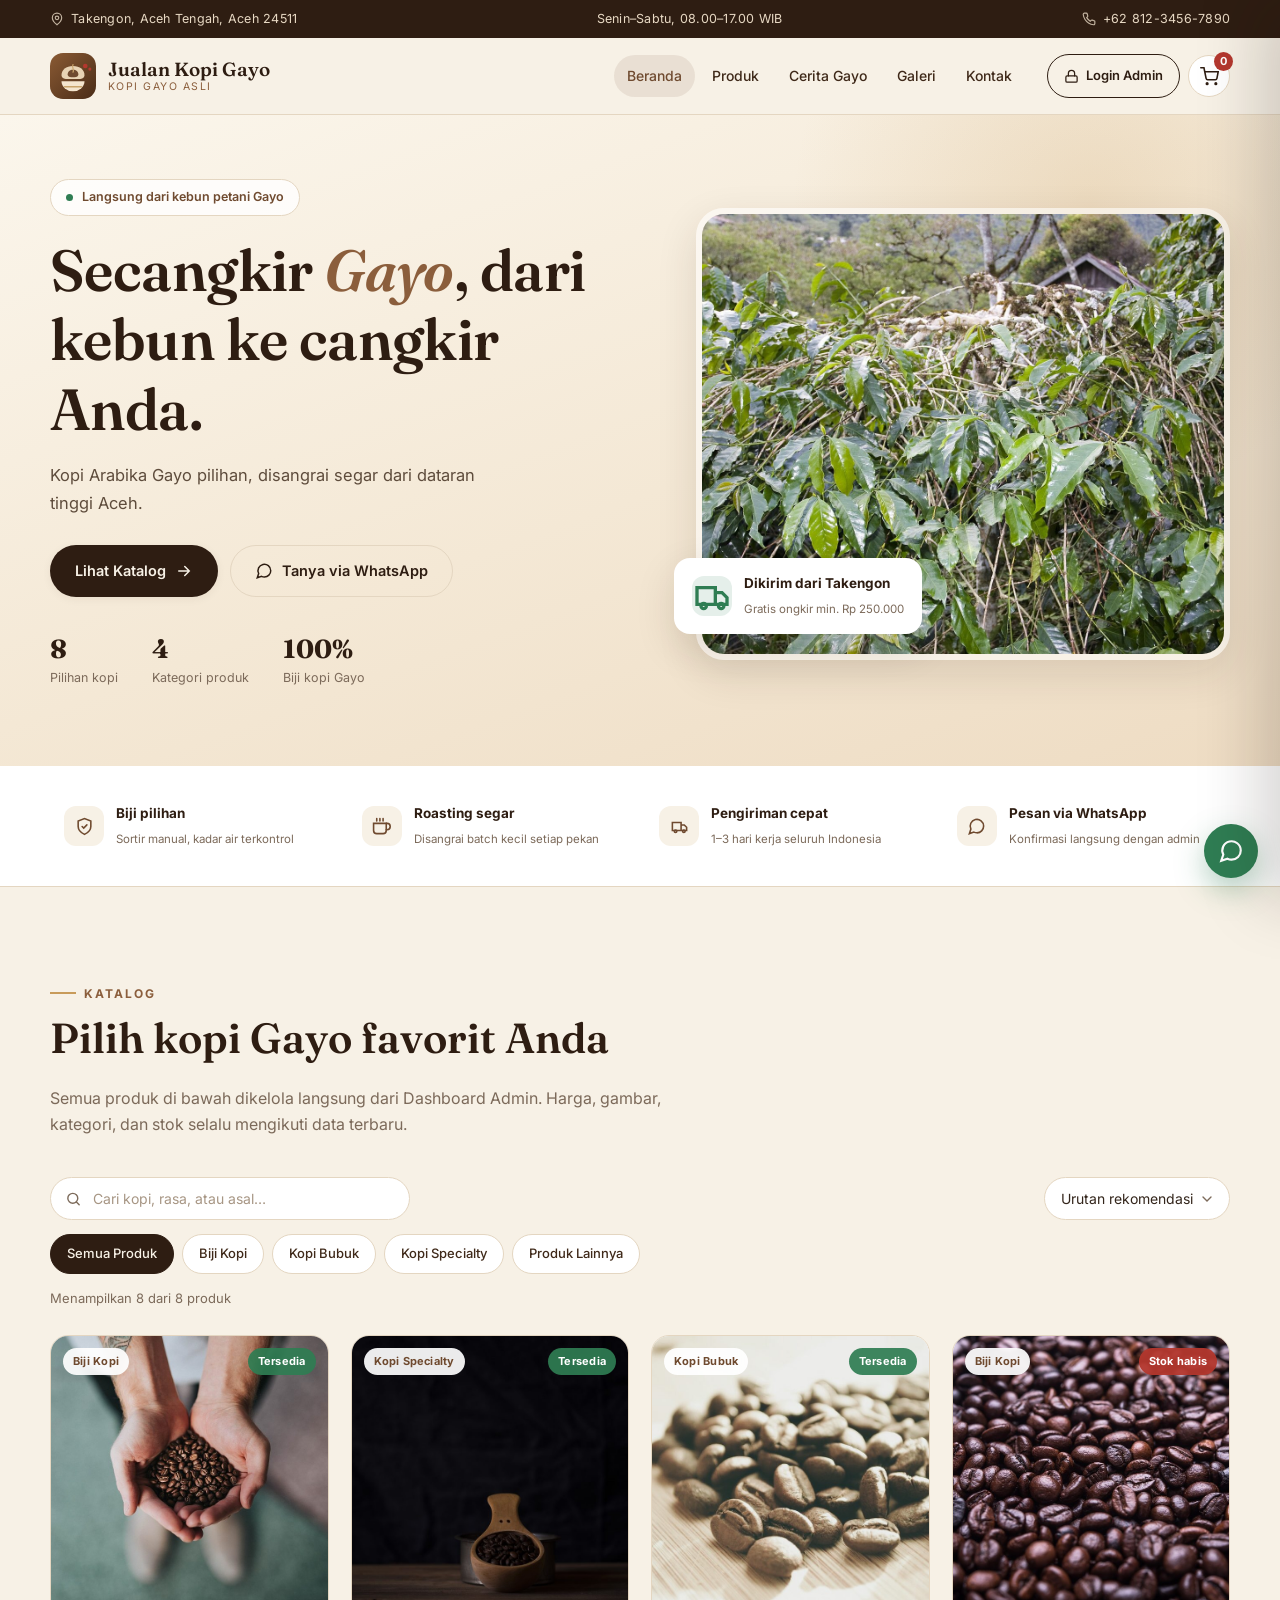
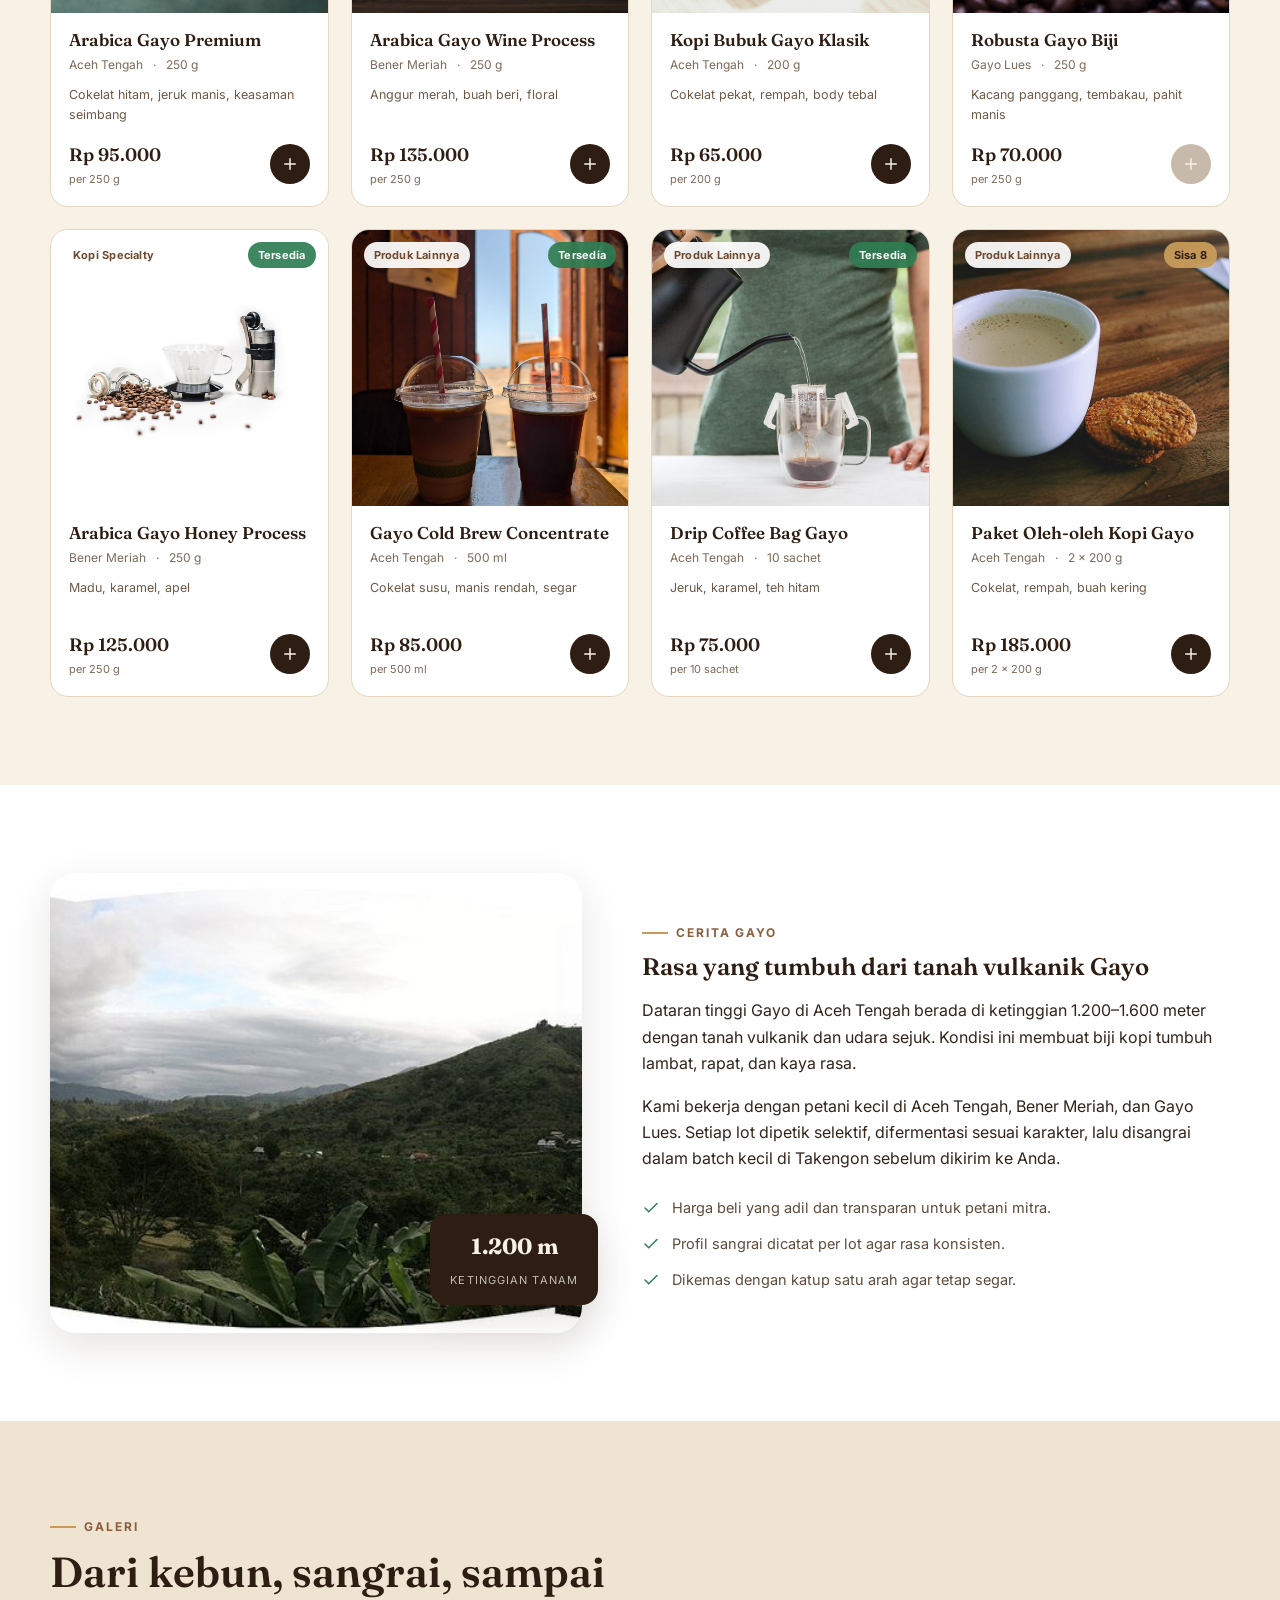
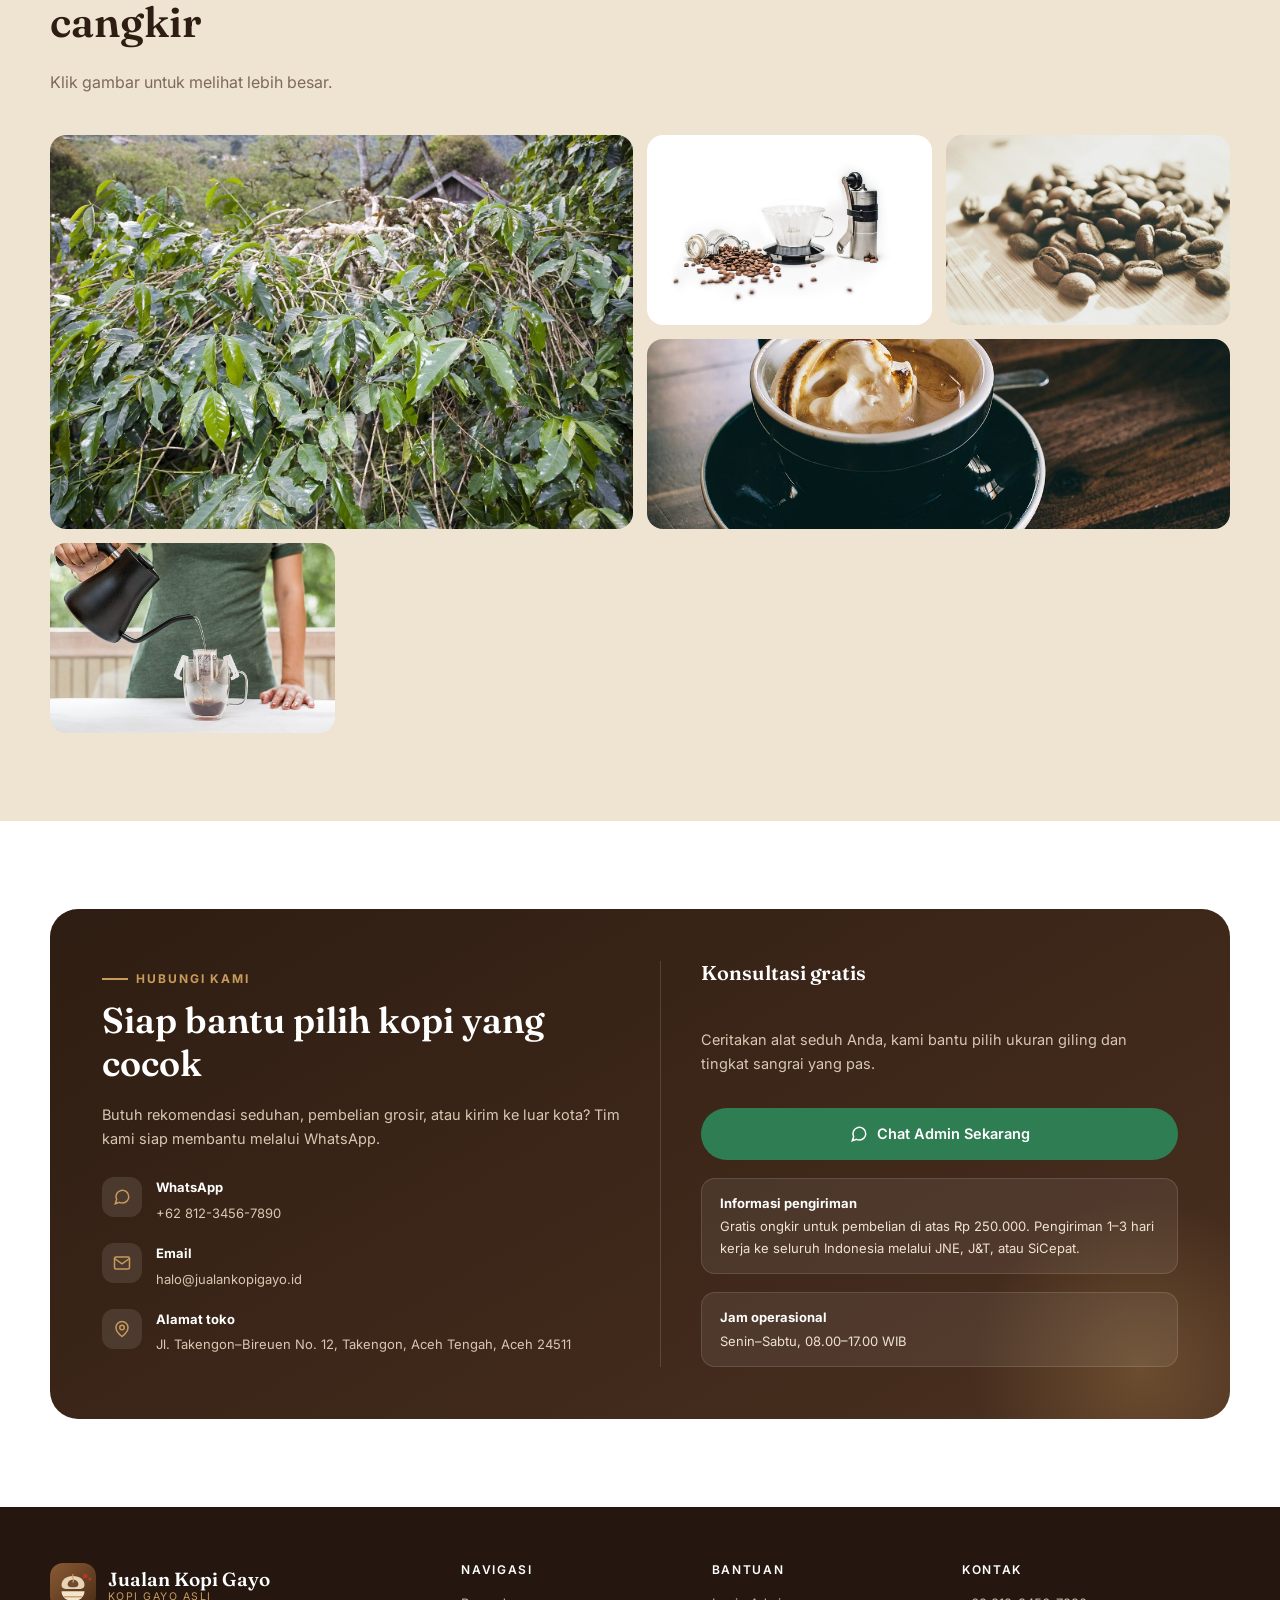
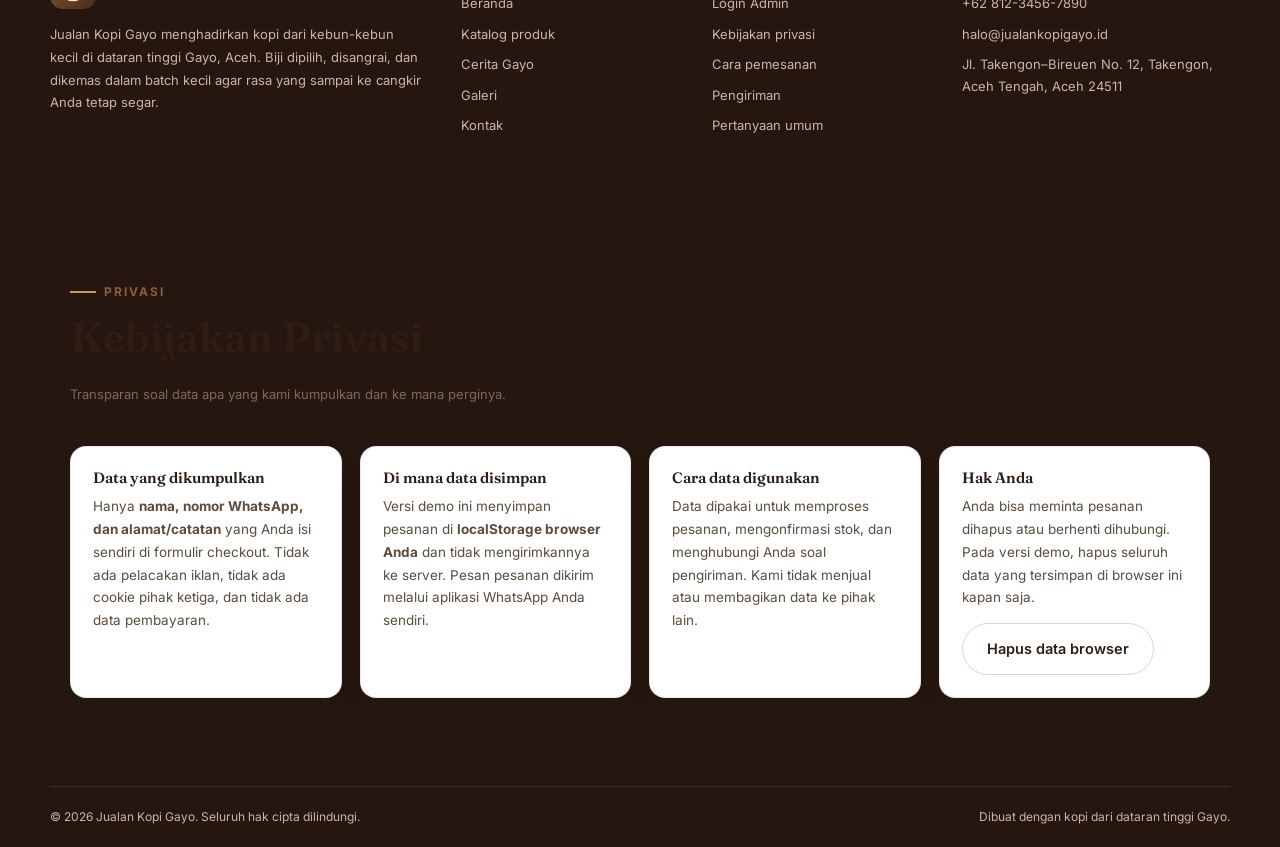
==== commit b89efb7b: "Add a client-side security layer and replace the vector art with real coffee photography. Implements" ====
--- a/index.html
+++ b/index.html
@@ -88,7 +88,7 @@
         </div>
         <div class="hero-media">
           <div class="frame">
-            <img src="assets/hero.svg" alt="Perkebunan kopi Gayo di dataran tinggi Aceh saat matahari terbit" />
+            <img src="assets/photos/hero.jpg" alt="Pohon kopi yang terawat di perkebunan Takengon, Aceh Tengah" />
           </div>
           <div class="hero-float">
             <span class="ico">
@@ -162,7 +162,7 @@
     <section class="section story" id="cerita">
       <div class="container">
         <div class="story-media">
-          <img src="assets/story.svg" alt="Buah kopi merah di cabang perkebunan Gayo" />
+          <img src="assets/photos/story.jpg" alt="Hamparan kebun kopi di dataran tinggi Takengon, Aceh" />
           <div class="story-tag">
             <strong>1.200 m</strong>
             <span>Ketinggian tanam</span>
@@ -191,20 +191,20 @@
           <p>Klik gambar untuk melihat lebih besar.</p>
         </div>
         <div class="gallery-grid" id="galleryGrid">
-          <button class="gallery-item" data-img="assets/hero.svg" data-caption="Perkebunan kopi di dataran tinggi Gayo">
-            <img src="assets/hero.svg" alt="Perkebunan kopi Gayo" loading="lazy" />
-          </button>
-          <button class="gallery-item" data-img="assets/product-honey.svg" data-caption="Biji kopi honey process">
-            <img src="assets/product-honey.svg" alt="Biji kopi honey process" loading="lazy" />
-          </button>
-          <button class="gallery-item" data-img="assets/product-ground-classic.svg" data-caption="Kopi bubuk siap seduh">
-            <img src="assets/product-ground-classic.svg" alt="Kopi bubuk Gayo" loading="lazy" />
-          </button>
-          <button class="gallery-item" data-img="assets/story.svg" data-caption="Buah kopi merah siap petik">
-            <img src="assets/story.svg" alt="Buah kopi merah" loading="lazy" />
-          </button>
-          <button class="gallery-item" data-img="assets/product-drip-bag.svg" data-caption="Seduhan drip coffee bag">
-            <img src="assets/product-drip-bag.svg" alt="Drip coffee bag" loading="lazy" />
+          <button class="gallery-item" data-img="assets/photos/hero.jpg" data-caption="Perkebunan kopi di dataran tinggi Takengon">
+            <img src="assets/photos/hero.jpg" alt="Perkebunan kopi Takengon" loading="lazy" />
+          </button>
+          <button class="gallery-item" data-img="assets/photos/product-05.jpg" data-caption="Biji kopi honey process">
+            <img src="assets/photos/product-05.jpg" alt="Biji kopi honey process" loading="lazy" />
+          </button>
+          <button class="gallery-item" data-img="assets/photos/product-03.jpg" data-caption="Biji kopi hasil sangrai">
+            <img src="assets/photos/product-03.jpg" alt="Biji kopi sangrai" loading="lazy" />
+          </button>
+          <button class="gallery-item" data-img="assets/photos/gallery-01.jpg" data-caption="Secangkir kopi hitam Gayo">
+            <img src="assets/photos/gallery-01.jpg" alt="Secangkir kopi hitam" loading="lazy" />
+          </button>
+          <button class="gallery-item" data-img="assets/photos/product-07.jpg" data-caption="Seduhan manual pour over">
+            <img src="assets/photos/product-07.jpg" alt="Seduhan pour over" loading="lazy" />
           </button>
         </div>
       </div>
@@ -279,6 +279,7 @@
         <div class="footer-col">
           <h4>Bantuan</h4>
           <a href="admin.html" target="_blank" rel="noopener">Login Admin</a>
+          <a href="#privasi">Kebijakan privasi</a>
           <a href="#kontak">Cara pemesanan</a>
           <a href="#kontak">Pengiriman</a>
           <a href="#kontak">Pertanyaan umum</a>
@@ -292,6 +293,36 @@
           </ul>
         </div>
       </div>
+    <!-- Kebijakan privasi -->
+    <section class="section privacy" id="privasi">
+      <div class="container">
+        <div class="section-head">
+          <span class="section-eyebrow">Privasi</span>
+          <h2>Kebijakan Privasi</h2>
+          <p>Transparan soal data apa yang kami kumpulkan dan ke mana perginya.</p>
+        </div>
+        <div class="privacy-grid">
+          <article class="privacy-card">
+            <h3>Data yang dikumpulkan</h3>
+            <p>Hanya <strong>nama, nomor WhatsApp, dan alamat/catatan</strong> yang Anda isi sendiri di formulir checkout. Tidak ada pelacakan iklan, tidak ada cookie pihak ketiga, dan tidak ada data pembayaran.</p>
+          </article>
+          <article class="privacy-card">
+            <h3>Di mana data disimpan</h3>
+            <p>Versi demo ini menyimpan pesanan di <strong>localStorage browser Anda</strong> dan tidak mengirimkannya ke server. Pesan pesanan dikirim melalui aplikasi WhatsApp Anda sendiri.</p>
+          </article>
+          <article class="privacy-card">
+            <h3>Cara data digunakan</h3>
+            <p>Data dipakai untuk memproses pesanan, mengonfirmasi stok, dan menghubungi Anda soal pengiriman. Kami tidak menjual atau membagikan data ke pihak lain.</p>
+          </article>
+          <article class="privacy-card">
+            <h3>Hak Anda</h3>
+            <p>Anda bisa meminta pesanan dihapus atau berhenti dihubungi. Pada versi demo, hapus seluruh data yang tersimpan di browser ini kapan saja.</p>
+            <button class="btn btn-outline btn-sm" id="clearLocalData" type="button">Hapus data browser</button>
+          </article>
+        </div>
+      </div>
+    </section>
+
       <div class="footer-bottom">
         <span>© <span id="footerYear">2026</span> <span data-store-name>Jualan Kopi Gayo</span>. Seluruh hak cipta dilindungi.</span>
         <span>Dibuat dengan kopi dari dataran tinggi Gayo.</span>
@@ -375,6 +406,7 @@
     <svg viewBox="0 0 24 24" fill="none" stroke="currentColor" stroke-width="2" stroke-linecap="round"><path d="M21 11.5a8.4 8.4 0 0 1-8.5 8.5 8.5 8.5 0 0 1-3.8-.9L3 21l1.9-5.7a8.5 8.5 0 1 1 16.1-3.8z"/></svg>
   </a>
 
+  <script src="js/security.js"></script>
   <script src="js/data.js"></script>
   <script src="js/store.js"></script>
   <script src="js/catalog.js"></script>
--- a/css/style.css
+++ b/css/style.css
@@ -1010,3 +1010,30 @@
 @media (prefers-reduced-motion: reduce) {
   *, *::before, *::after { animation-duration: .01ms !important; transition-duration: .01ms !important; scroll-behavior: auto !important; }
 }
+
+/* ---------- Kebijakan privasi ---------- */
+.privacy-grid {
+  display: grid;
+  grid-template-columns: repeat(auto-fit, minmax(240px, 1fr));
+  gap: 18px;
+  margin-top: 26px;
+}
+.privacy-card {
+  background: #fff;
+  border: 1px solid rgba(46, 29, 18, 0.1);
+  border-radius: 16px;
+  padding: 22px;
+  box-shadow: 0 10px 30px rgba(46, 29, 18, 0.04);
+}
+.privacy-card h3 {
+  margin: 0 0 8px;
+  font-size: 15px;
+  color: var(--dark);
+}
+.privacy-card p {
+  margin: 0;
+  font-size: 13.5px;
+  line-height: 1.7;
+  color: #5d4c3c;
+}
+.privacy-card .btn { margin-top: 14px; }
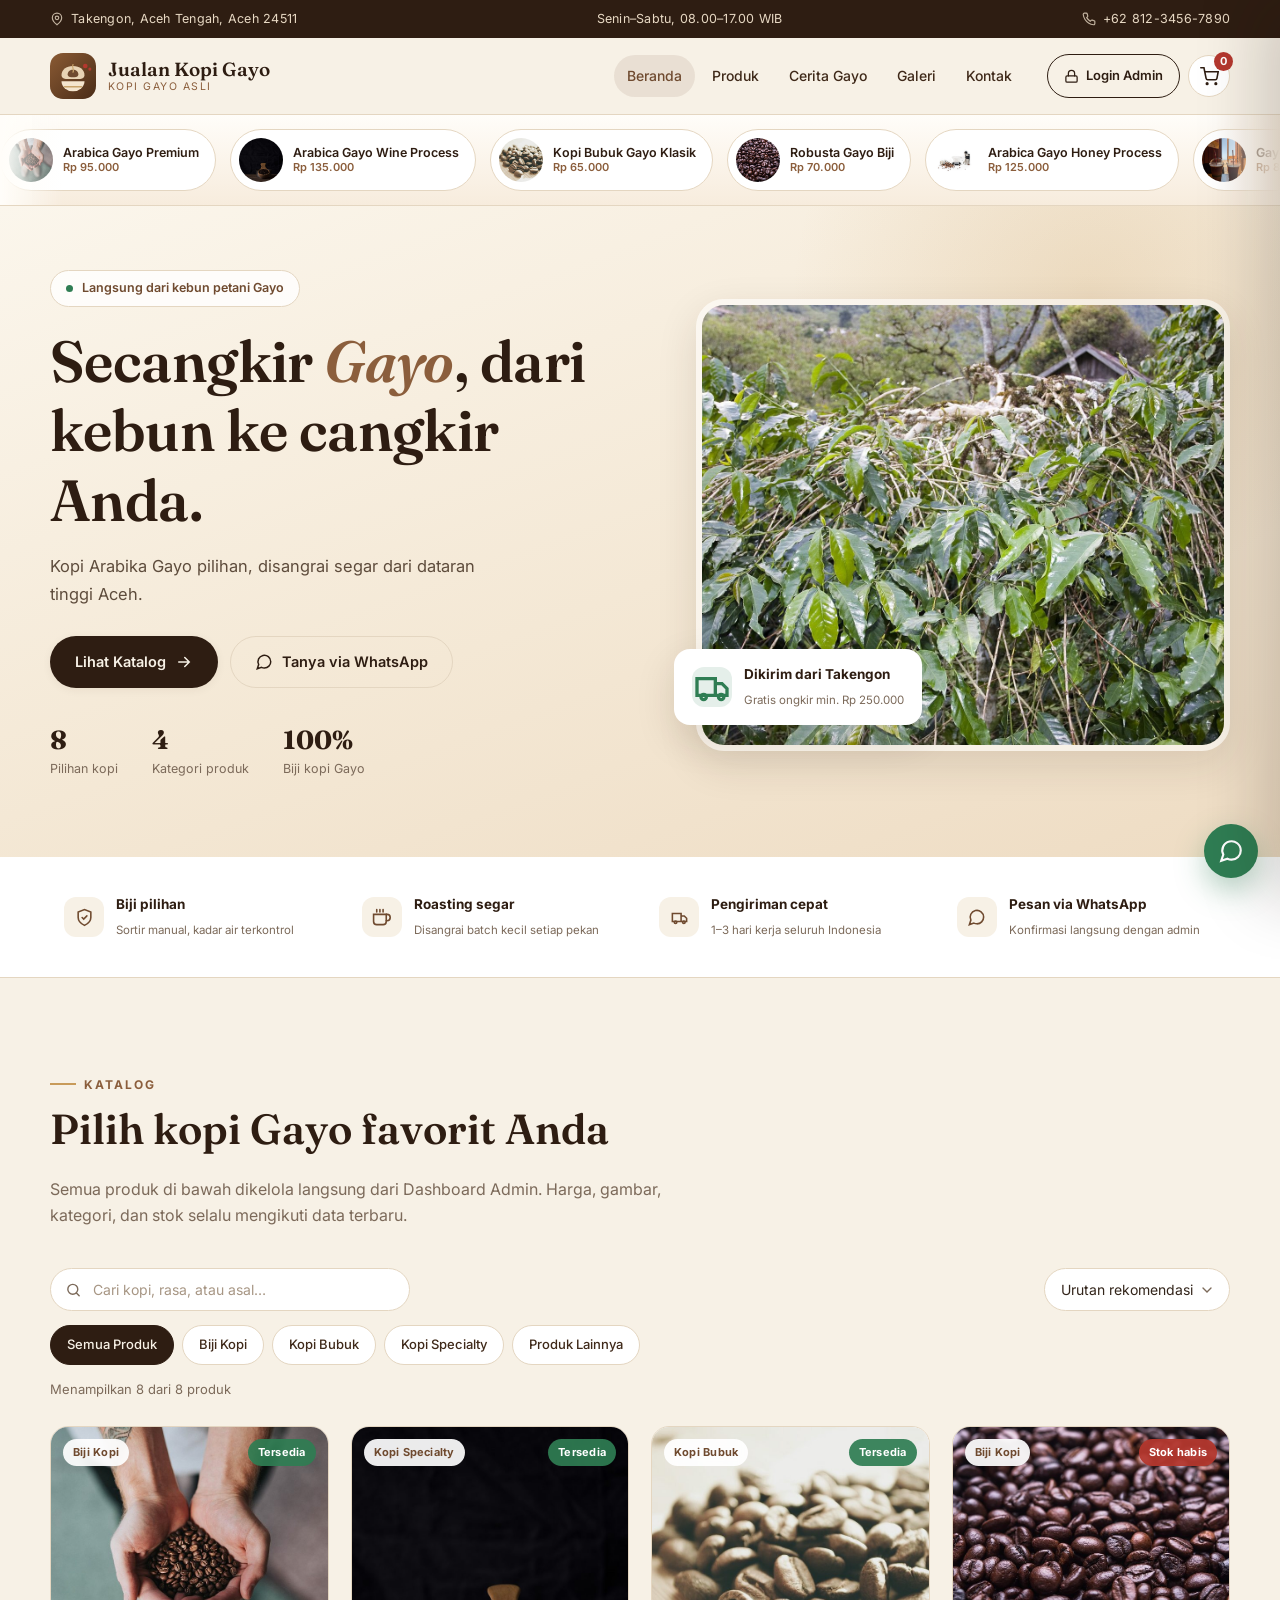
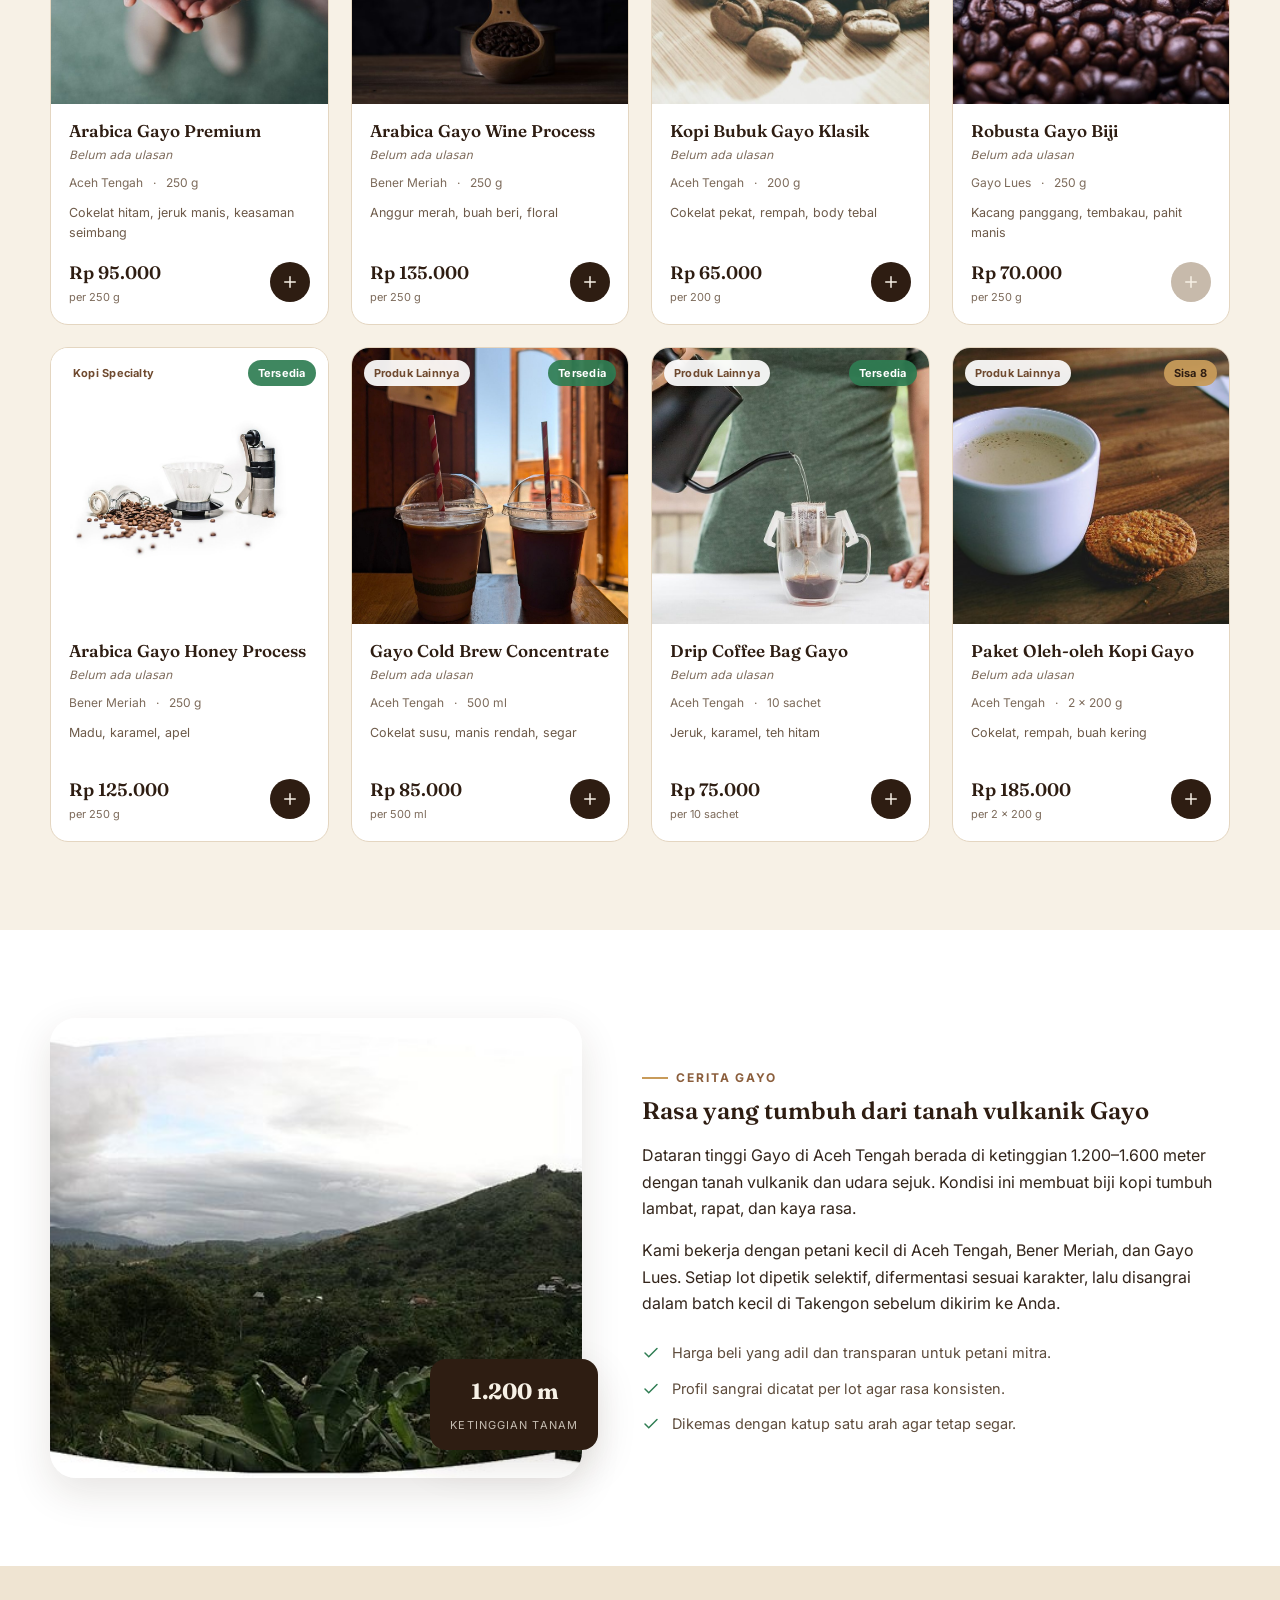
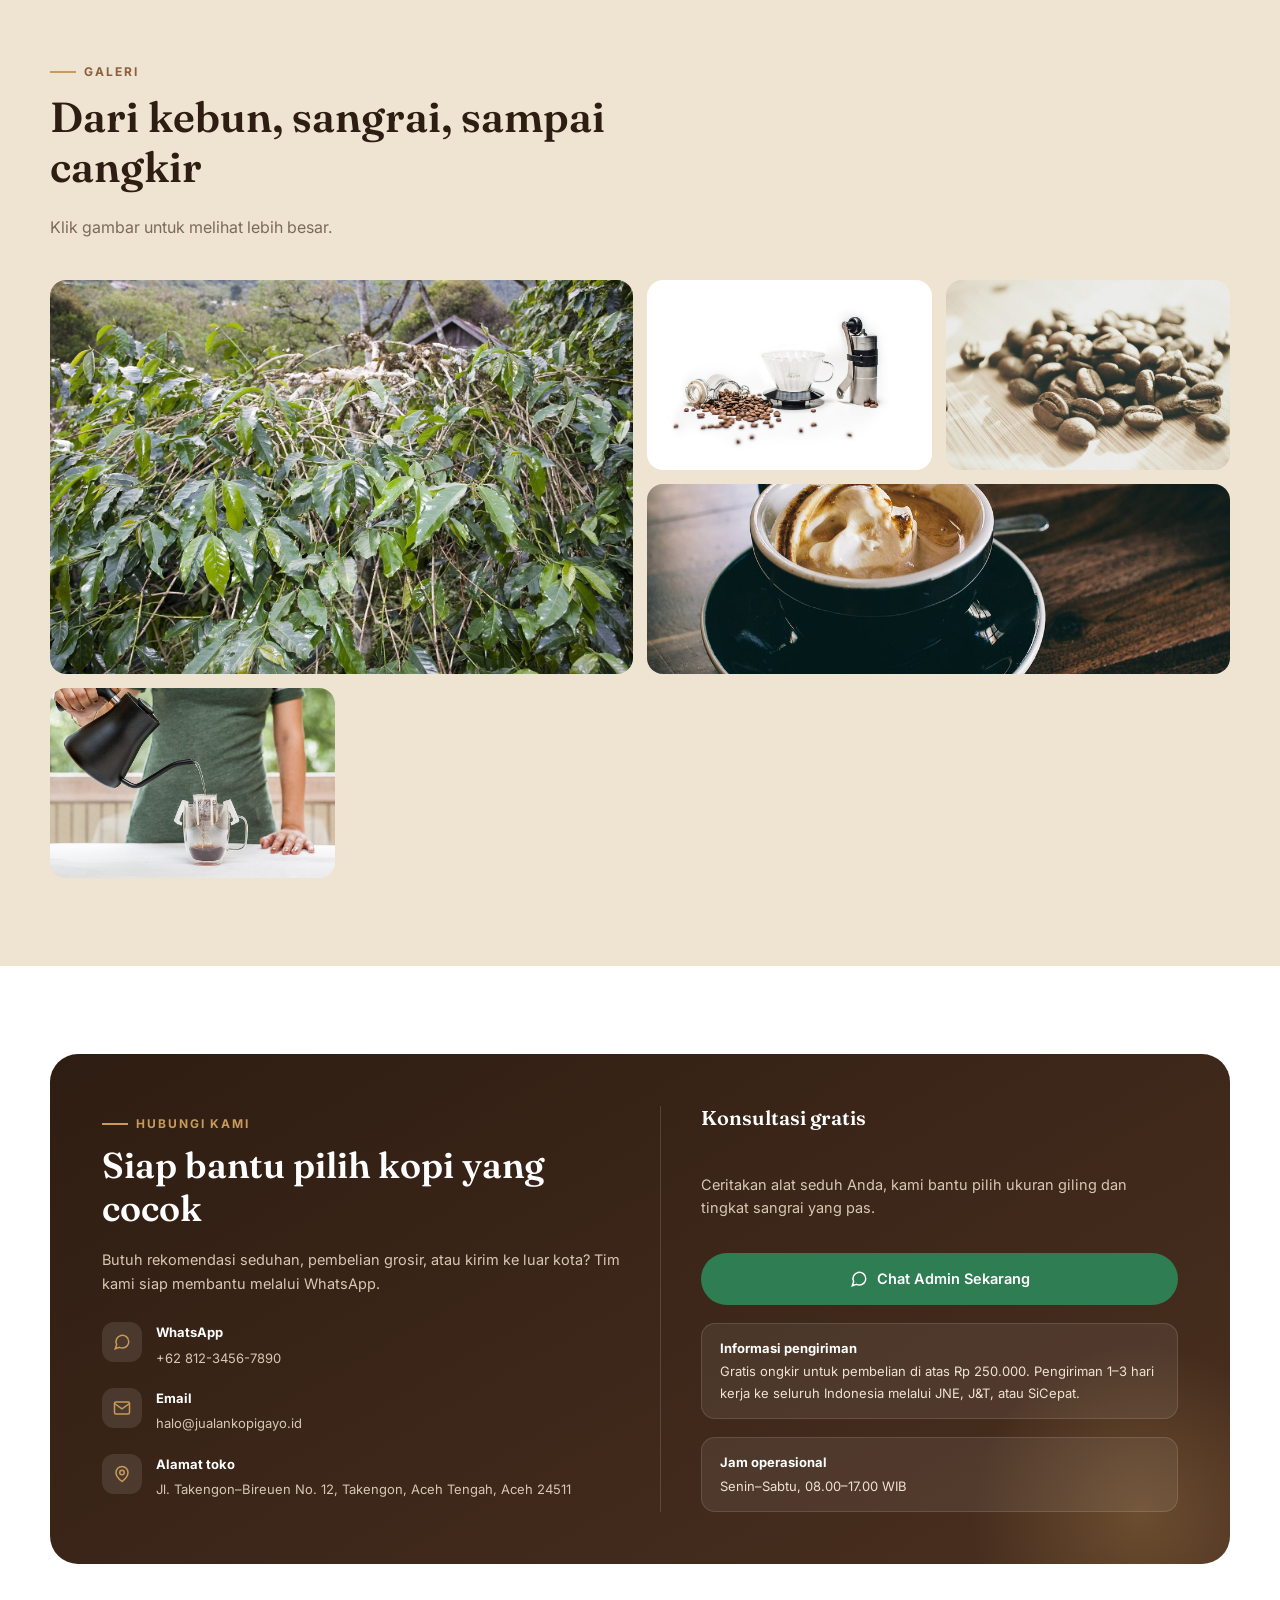
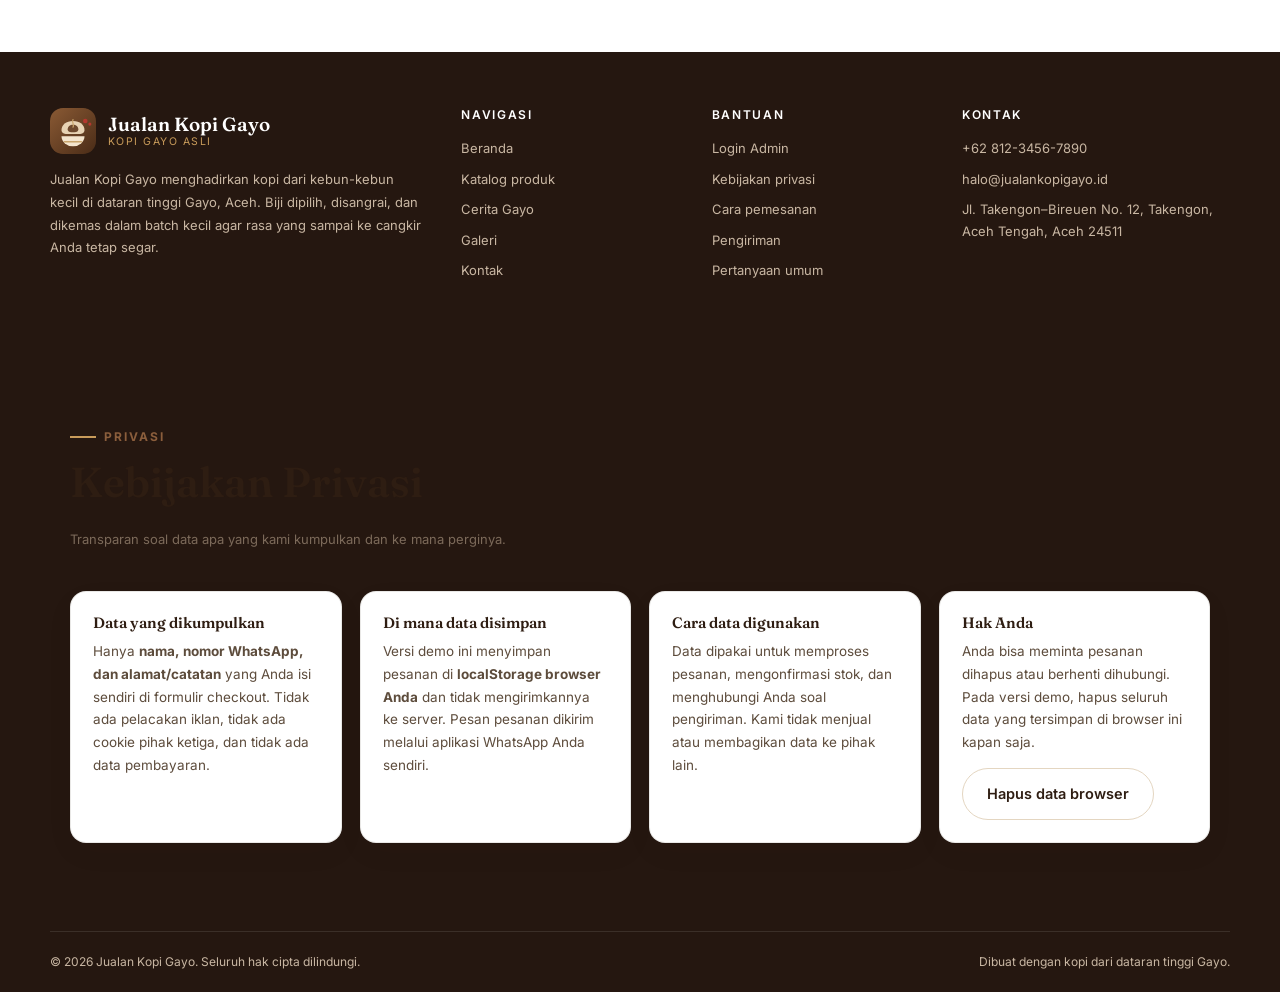
==== commit 8cf4f6a8: "Add a scrolling product strip, image zoom and customer ratings with comments and reports. Makes the " ====
--- a/index.html
+++ b/index.html
@@ -62,6 +62,13 @@
     </div>
   </header>
 
+  <!-- Produk berjalan -->
+  <section class="ticker" id="productTickerStrip" aria-label="Produk pilihan berjalan">
+    <div class="ticker-fade left"></div>
+    <div class="ticker-track" id="productTicker"></div>
+    <div class="ticker-fade right"></div>
+  </section>
+
   <main>
     <!-- Hero -->
     <section class="hero" id="beranda">
--- a/css/style.css
+++ b/css/style.css
@@ -1037,3 +1037,176 @@
   color: #5d4c3c;
 }
 .privacy-card .btn { margin-top: 14px; }
+
+/* ---------- Produk berjalan (ticker) ---------- */
+.ticker {
+  position: relative;
+  overflow: hidden;
+  background: linear-gradient(180deg, #FFFDF9, #F7ECDD);
+  border-bottom: 1px solid var(--line);
+  padding: 14px 0;
+}
+.ticker[hidden] { display: none; }
+.ticker-track {
+  display: flex;
+  gap: 14px;
+  width: max-content;
+  animation: tickerFlow 34s linear infinite;
+}
+.ticker:hover .ticker-track { animation-play-state: paused; }
+.ticker-item {
+  display: flex;
+  align-items: center;
+  gap: 10px;
+  padding: 8px 16px 8px 8px;
+  background: var(--white);
+  border: 1px solid var(--line);
+  border-radius: 999px;
+  cursor: pointer;
+  transition: transform .2s ease, box-shadow .2s ease, border-color .2s ease;
+}
+.ticker-item:hover { transform: translateY(-3px) scale(1.03); box-shadow: var(--shadow); border-color: #D3BFA4; }
+.ticker-item:active { transform: scale(.97); }
+.ticker-item img { width: 44px; height: 44px; border-radius: 50%; object-fit: cover; background: var(--cream-2); }
+.ticker-text { display: flex; flex-direction: column; text-align: left; line-height: 1.25; }
+.ticker-text strong { font-size: 12.5px; color: var(--dark); font-weight: 600; white-space: nowrap; }
+.ticker-text small { font-size: 11px; color: var(--coffee-2); font-weight: 600; }
+.ticker-item.enter { animation: tickerIn .45s ease both; }
+@keyframes tickerIn {
+  from { opacity: 0; transform: translateX(-26px) scale(.92); }
+  to { opacity: 1; transform: none; }
+}
+@keyframes tickerFlow { from { transform: translateX(-50%); } to { transform: translateX(0); } }
+.ticker-fade { position: absolute; top: 0; bottom: 0; width: 64px; z-index: 2; pointer-events: none; }
+.ticker-fade.left { left: 0; background: linear-gradient(90deg, #FFFDF9, rgba(255, 253, 249, 0)); }
+.ticker-fade.right { right: 0; background: linear-gradient(270deg, #F7ECDD, rgba(247, 236, 221, 0)); }
+
+/* ---------- Rating ringkas di kartu produk ---------- */
+.product-rating {
+  display: flex;
+  align-items: center;
+  gap: 5px;
+  font-size: 11.5px;
+  color: var(--muted);
+  margin-bottom: 8px;
+}
+.product-rating .stars { color: #D79B2E; letter-spacing: 1px; font-size: 12px; }
+.product-rating strong { color: var(--dark); font-size: 12px; }
+.product-rating.empty { font-style: italic; }
+
+/* ---------- Zoom & tombol lebih interaktif ---------- */
+.detail-media { position: relative; overflow: hidden; cursor: zoom-in; }
+.detail-media img { transition: transform .35s ease; will-change: transform; }
+.detail-media.zoomed { cursor: zoom-out; }
+.detail-media.zoomed img { transform: scale(1.9); }
+.zoom-hint {
+  position: absolute;
+  left: 12px;
+  bottom: 12px;
+  display: inline-flex;
+  align-items: center;
+  gap: 6px;
+  padding: 6px 12px;
+  border-radius: 999px;
+  background: rgba(27, 17, 10, .72);
+  color: #F6EBDC;
+  font-size: 11.5px;
+  pointer-events: none;
+  backdrop-filter: blur(4px);
+}
+.zoom-hint svg { width: 14px; height: 14px; }
+.add-btn:active { transform: scale(.9); }
+.product-thumb:active img { transform: scale(1.12); }
+.cart-count.pop { animation: cartPop .4s ease; }
+@keyframes cartPop { 0% { transform: scale(1); } 40% { transform: scale(1.45); } 100% { transform: scale(1); } }
+
+/* ---------- Ulasan, rating, laporan ---------- */
+.reviews { margin-top: 26px; border-top: 1px solid var(--line); padding-top: 20px; }
+.reviews-head { display: flex; align-items: flex-start; justify-content: space-between; gap: 16px; flex-wrap: wrap; }
+.reviews-head h3 { margin: 0 0 4px; font-size: 19px; }
+.reviews-sub { margin: 0; font-size: 12px; color: var(--muted); max-width: 330px; }
+.rating-summary { display: flex; align-items: baseline; gap: 6px; background: var(--cream); border: 1px solid var(--line); border-radius: 14px; padding: 8px 14px; }
+.rating-summary strong { font-family: var(--font-head); font-size: 22px; color: var(--dark); }
+.rating-summary .reviews-count { font-size: 11.5px; color: var(--muted); }
+.stars { color: #D79B2E; letter-spacing: 1px; font-size: 14px; }
+.stars.small { font-size: 12px; }
+.review-form {
+  display: flex;
+  flex-wrap: wrap;
+  align-items: center;
+  gap: 10px;
+  margin: 18px 0 8px;
+  background: #FFFBF4;
+  border: 1px dashed var(--line);
+  border-radius: 14px;
+  padding: 14px;
+}
+.star-picker { display: flex; gap: 2px; }
+.star-btn {
+  border: none;
+  background: none;
+  font-size: 22px;
+  line-height: 1;
+  color: #D9CBB8;
+  padding: 0 1px;
+  transition: transform .15s ease, color .15s ease;
+}
+.star-btn:hover, .star-btn.active { color: #E0A62F; }
+.star-btn:hover { transform: scale(1.18); }
+.star-btn:active { transform: scale(.9); }
+.review-fields { display: flex; gap: 8px; flex: 1 1 280px; flex-wrap: wrap; }
+.review-fields input,
+.review-fields textarea {
+  border: 1px solid var(--line);
+  border-radius: 10px;
+  padding: 9px 11px;
+  font-family: inherit;
+  font-size: 12.5px;
+  background: var(--white);
+  color: var(--ink);
+}
+.review-fields input { flex: 0 1 150px; }
+.review-fields textarea { flex: 1 1 200px; resize: vertical; min-height: 40px; }
+.review-fields input:focus,
+.review-fields textarea:focus { outline: 2px solid rgba(200, 155, 90, .55); outline-offset: 1px; }
+.review-form .btn { padding: 10px 16px; font-size: 12.5px; }
+.review-list { list-style: none; margin: 14px 0 0; padding: 0; display: grid; gap: 10px; }
+.review-item { border: 1px solid var(--line); border-radius: 12px; padding: 12px 14px; background: #FFFDF9; }
+.review-top { display: flex; align-items: center; gap: 8px; flex-wrap: wrap; font-size: 12.5px; }
+.review-top strong { color: var(--dark); }
+.review-top time { margin-left: auto; color: var(--muted); font-size: 11px; }
+.review-item p { margin: 6px 0 4px; font-size: 12.5px; color: #5E4C3C; }
+.review-report { border: none; background: none; color: var(--muted); font-size: 11px; padding: 2px 0; text-decoration: underline; }
+.review-report:hover { color: var(--red); }
+.report-picker { display: none; flex-wrap: wrap; align-items: center; gap: 6px; margin-top: 8px; font-size: 11px; color: var(--muted); }
+.report-picker.open { display: flex; }
+.report-picker button {
+  border: 1px solid var(--line);
+  background: var(--white);
+  border-radius: 999px;
+  padding: 4px 10px;
+  font-size: 11px;
+  color: var(--ink);
+}
+.report-picker button:hover { border-color: #D3BFA4; background: var(--cream); }
+.report-picker button.cancel { color: var(--muted); }
+.reviews-empty { font-size: 12.5px; color: var(--muted); margin: 12px 0 0; }
+
+@media (max-width: 720px) {
+  .ticker { padding: 11px 0; }
+  .ticker-item { padding: 6px 13px 6px 6px; }
+  .ticker-item img { width: 36px; height: 36px; }
+  .ticker-text strong { font-size: 11.5px; }
+  .ticker-fade { width: 34px; }
+  .reviews-head { flex-direction: column; }
+  .rating-summary { width: 100%; justify-content: center; }
+  .review-form { padding: 12px; }
+  .review-fields { flex: 1 1 100%; }
+  .review-fields input { flex: 1 1 100%; }
+  .review-form .btn { width: 100%; }
+}
+
+@media (prefers-reduced-motion: reduce) {
+  .ticker-track, .ticker-item.enter, .cart-count.pop { animation: none !important; }
+  .detail-media img, .product-thumb img { transition: none; }
+}
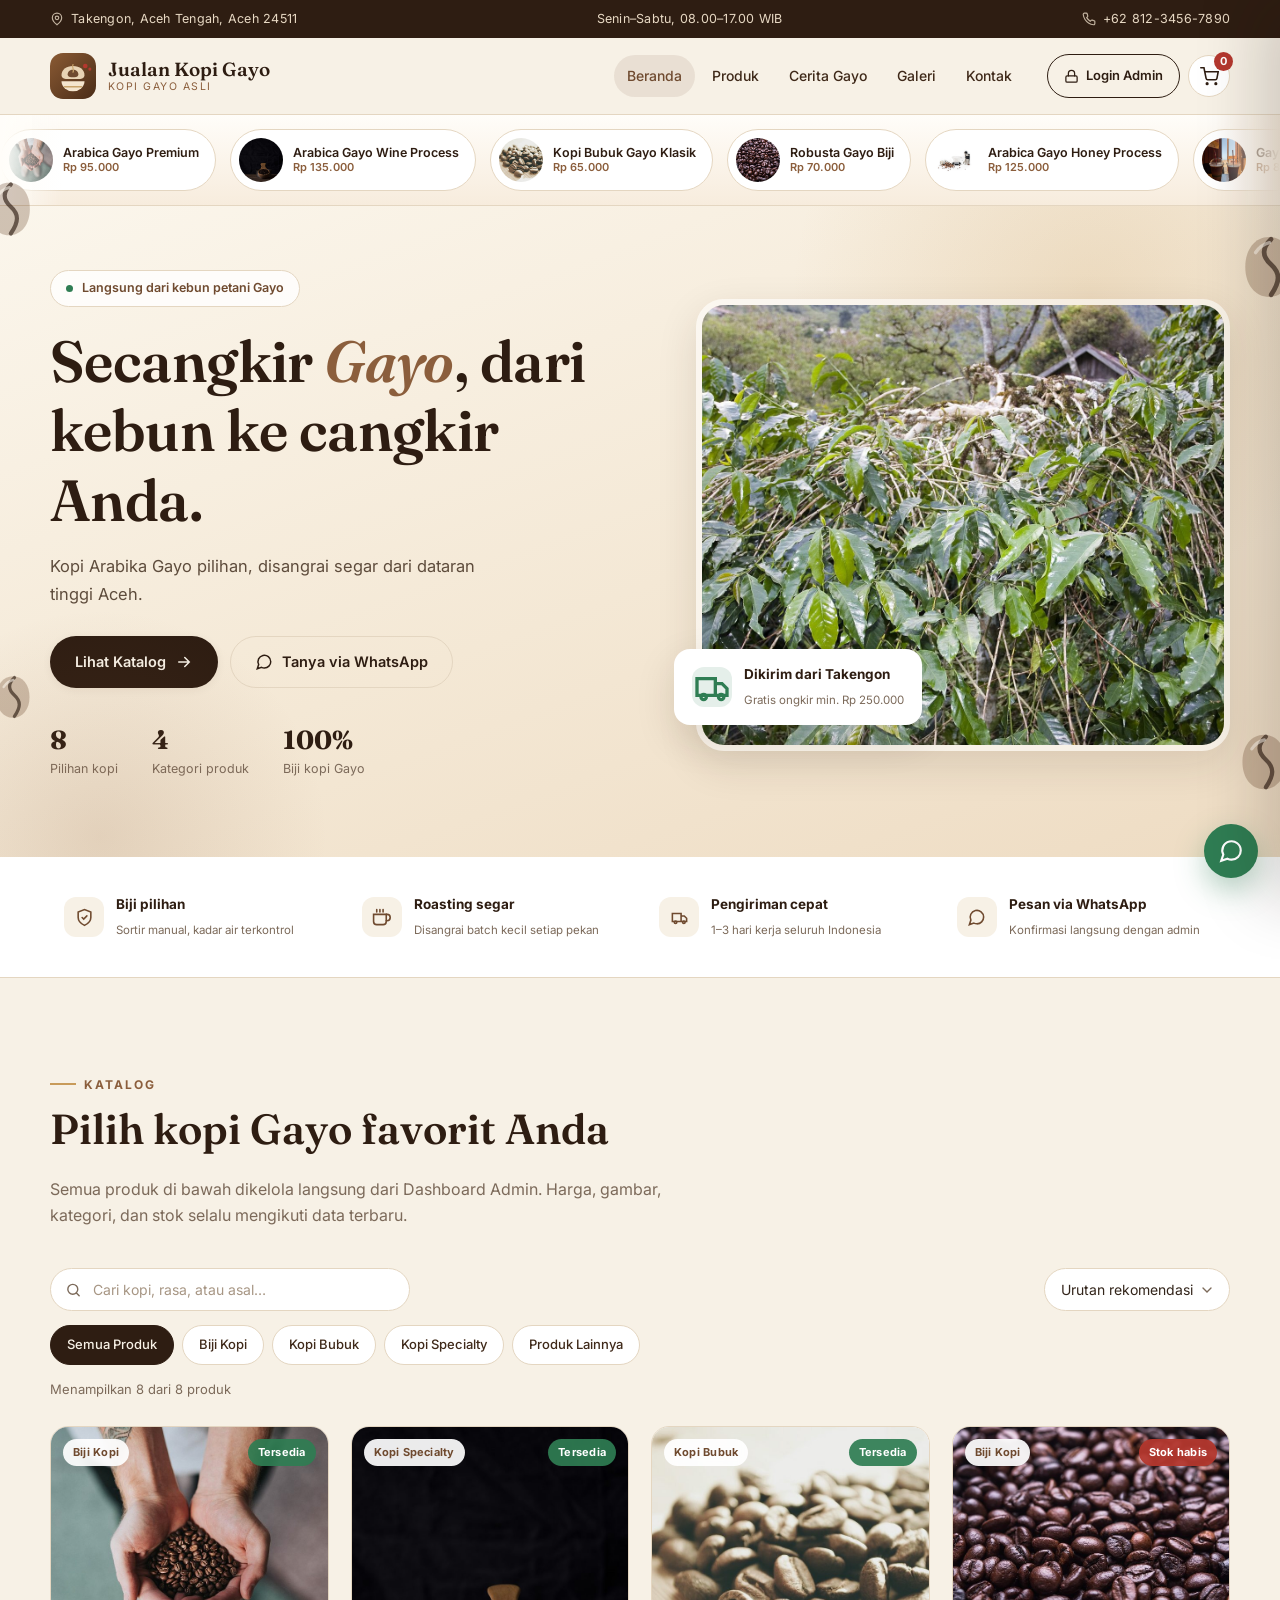
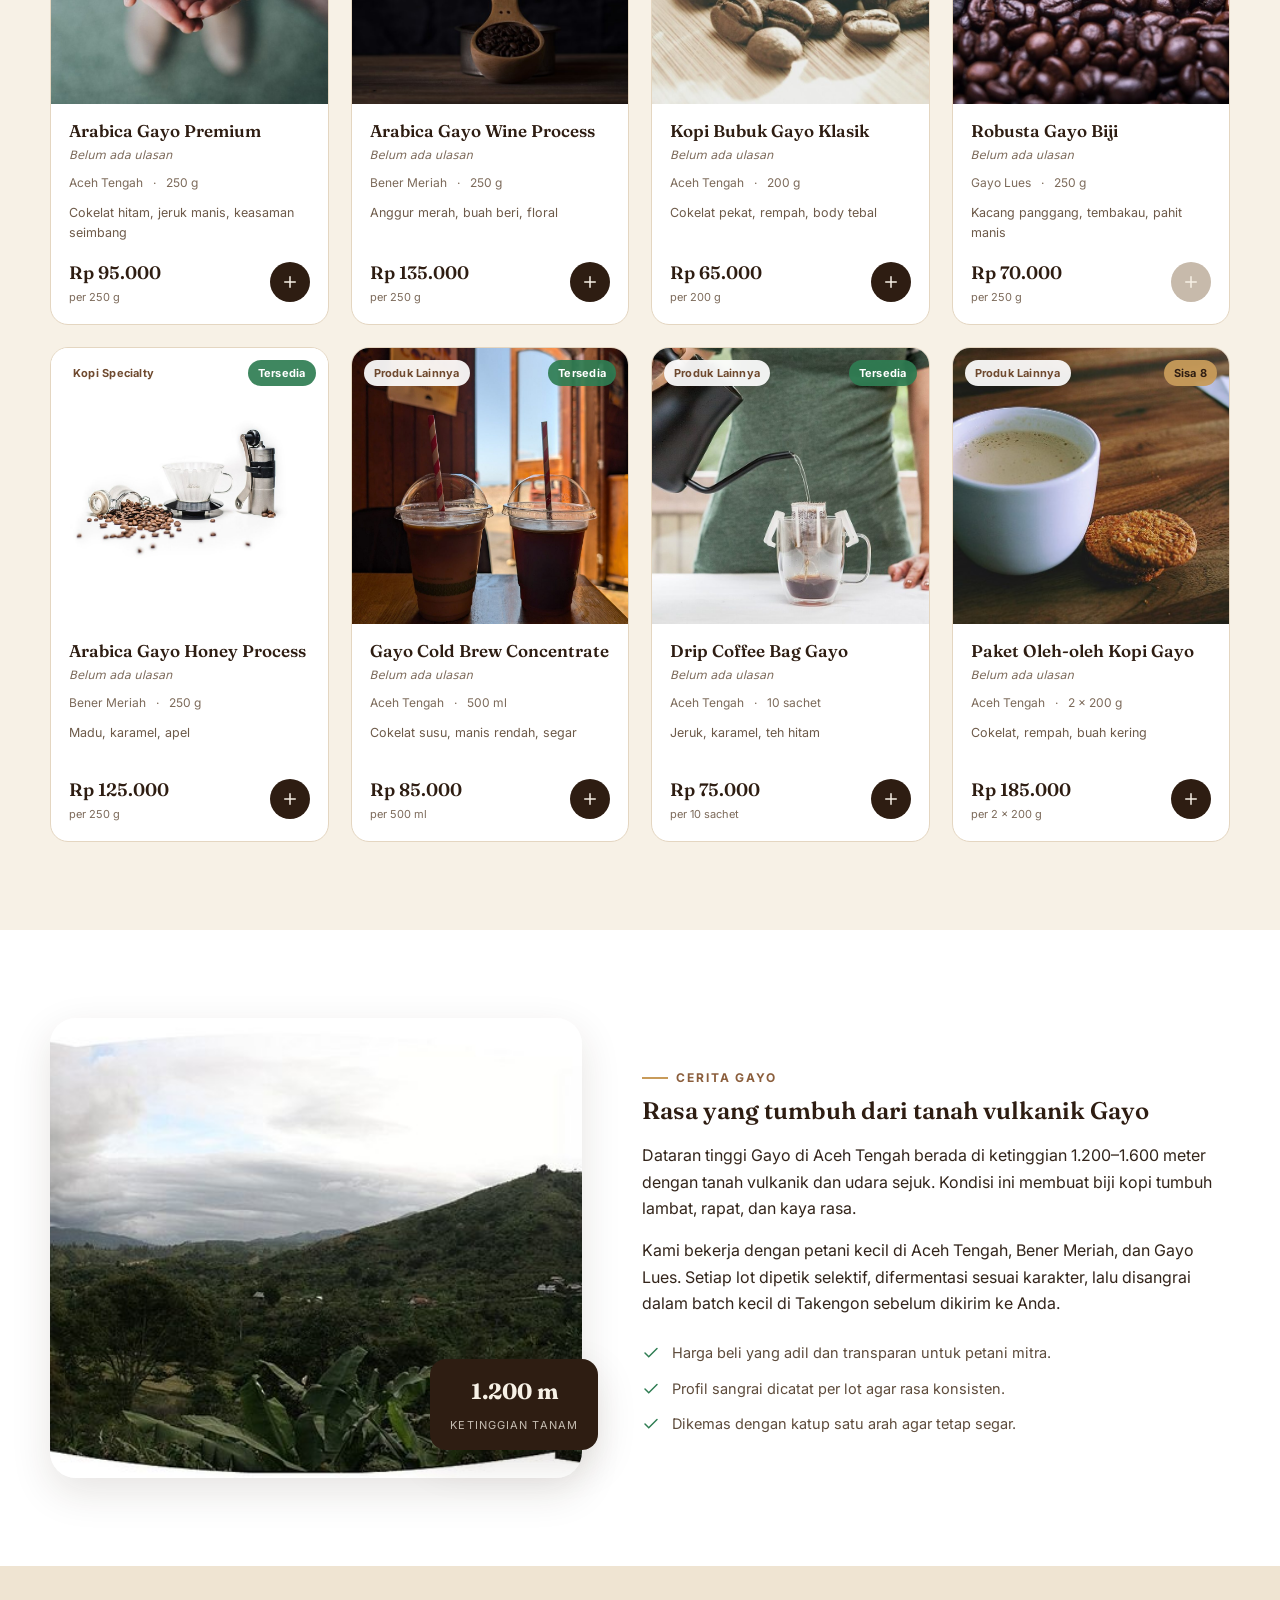
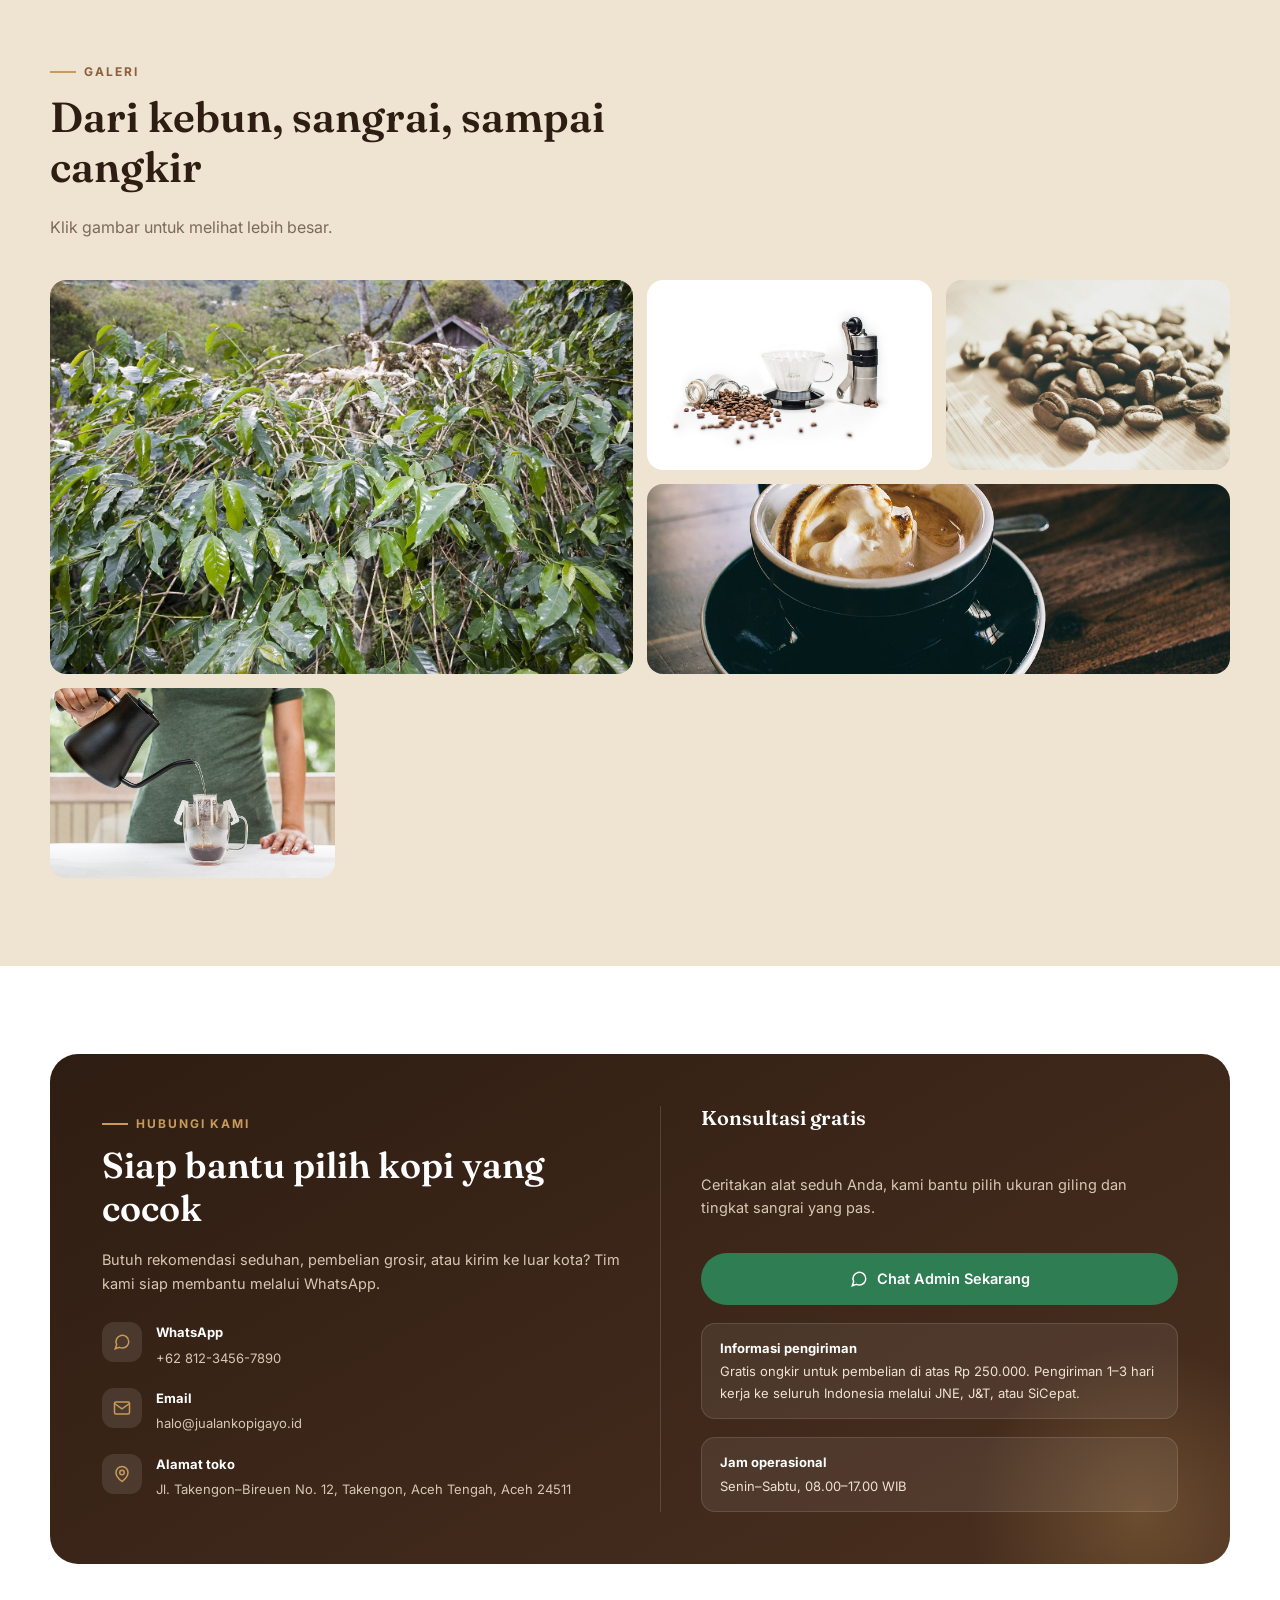
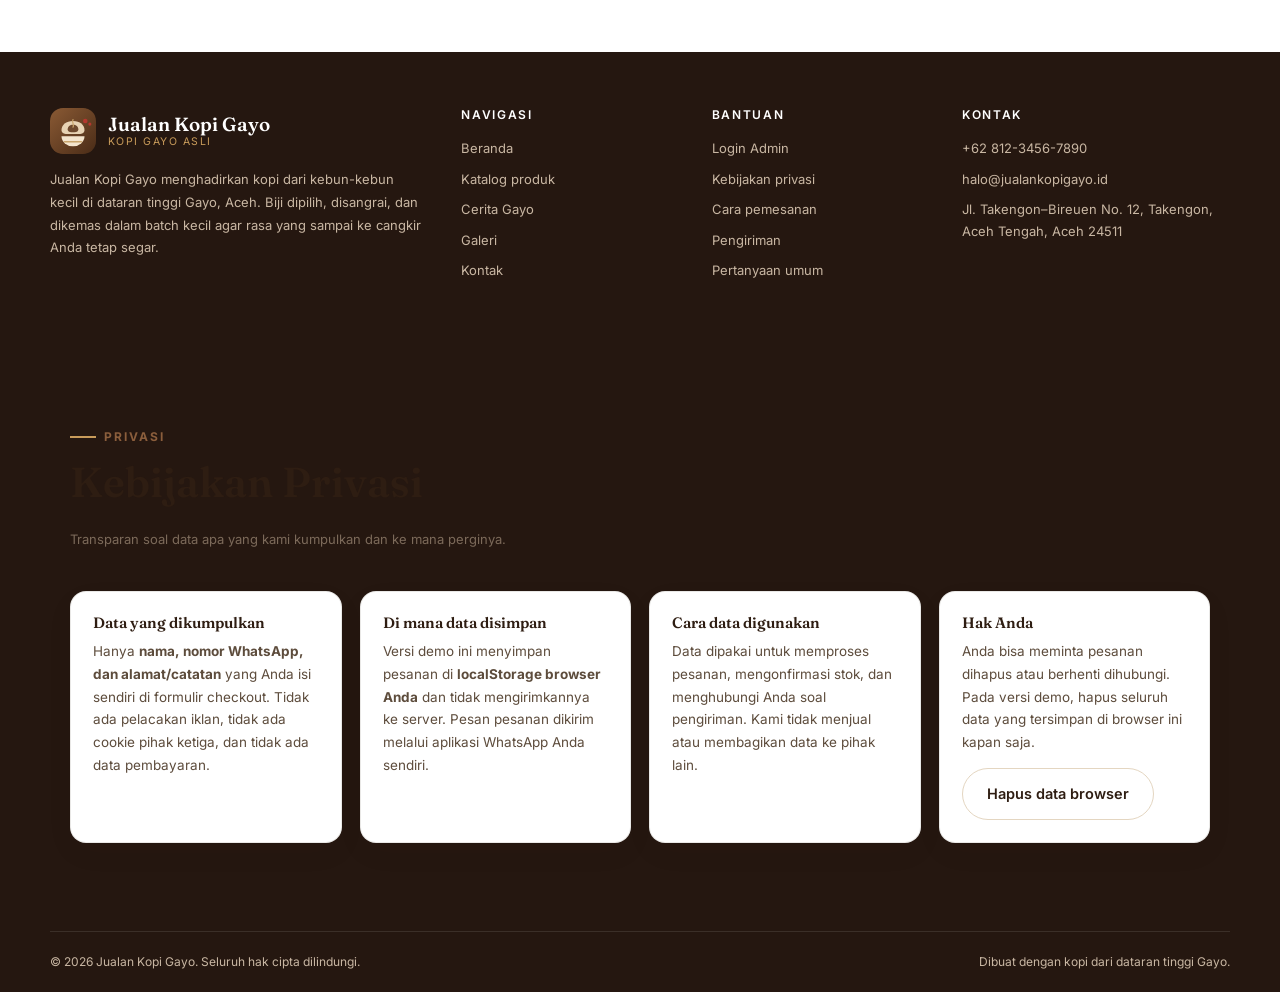
==== commit 5fe9950a: "Add floating coffee beans and soft glow accents to liven up the storefront. The page corners now car" ====
--- a/index.html
+++ b/index.html
@@ -12,6 +12,25 @@
   <link rel="stylesheet" href="css/style.css" />
 </head>
 <body>
+  <!-- Dekorasi: biji kopi melayang di sudut halaman -->
+  <div class="bean-field" aria-hidden="true">
+    <svg class="bean-sprite" width="0" height="0" focusable="false" aria-hidden="true">
+      <symbol id="coffeeBean" viewBox="0 0 64 64">
+        <path d="M32 3c13.4 0 23 11.8 23 29S45.4 61 32 61 9 49.2 9 32 18.6 3 32 3Z" fill="currentColor" />
+        <path d="M34 5c-9 8.4-9 16.4 0 24.6 9 8.2 9 16.2 0 29.4" fill="none" stroke="rgba(38,22,12,.62)" stroke-width="4.6" stroke-linecap="round" />
+        <path d="M19 18c3.4-5 8.2-8.4 13.4-9.6" fill="none" stroke="rgba(255,249,240,.55)" stroke-width="3.4" stroke-linecap="round" />
+      </symbol>
+    </svg>
+    <span class="bean bean-1"><svg viewBox="0 0 64 64"><use href="#coffeeBean" /></svg></span>
+    <span class="bean bean-2"><svg viewBox="0 0 64 64"><use href="#coffeeBean" /></svg></span>
+    <span class="bean bean-3"><svg viewBox="0 0 64 64"><use href="#coffeeBean" /></svg></span>
+    <span class="bean bean-4"><svg viewBox="0 0 64 64"><use href="#coffeeBean" /></svg></span>
+    <span class="bean bean-5"><svg viewBox="0 0 64 64"><use href="#coffeeBean" /></svg></span>
+    <span class="bean bean-6"><svg viewBox="0 0 64 64"><use href="#coffeeBean" /></svg></span>
+    <span class="bean bean-7"><svg viewBox="0 0 64 64"><use href="#coffeeBean" /></svg></span>
+    <span class="bean bean-8"><svg viewBox="0 0 64 64"><use href="#coffeeBean" /></svg></span>
+  </div>
+
   <!-- Top bar -->
   <div class="topbar">
     <div class="container">
--- a/css/style.css
+++ b/css/style.css
@@ -1210,3 +1210,114 @@
   .ticker-track, .ticker-item.enter, .cart-count.pop { animation: none !important; }
   .detail-media img, .product-thumb img { transition: none; }
 }
+
+/* ---------- Dekorasi: biji kopi melayang di sudut halaman ---------- */
+.bean-field {
+  position: fixed;
+  inset: 0;
+  z-index: 3;
+  pointer-events: none;
+  overflow: hidden;
+}
+.bean-sprite { position: absolute; width: 0; height: 0; overflow: hidden; }
+.bean {
+  position: absolute;
+  display: block;
+  width: var(--bean-size, 48px);
+  height: var(--bean-size, 48px);
+  color: rgba(111, 74, 47, .3);
+  mix-blend-mode: multiply;
+  animation: beanFloat var(--bean-dur, 18s) ease-in-out infinite alternate, beanIn 1.4s ease both;
+  animation-delay: 0s, var(--bean-delay, 0s);
+  will-change: transform;
+}
+.bean svg { width: 100%; height: 100%; display: block; }
+
+.bean-1 { left: -20px; top: 20vh; --bean-size: 58px; --bean-dur: 19s; --bean-delay: .2s; }
+.bean-2 { left: 34px; top: 52vh; --bean-size: 30px; --bean-dur: 22s; --bean-delay: 1.4s; }
+.bean-3 { right: -22px; top: 26vh; --bean-size: 66px; --bean-dur: 20s; --bean-delay: .8s; }
+.bean-4 { right: 30px; top: 58vh; --bean-size: 36px; --bean-dur: 24s; --bean-delay: 2s; }
+.bean-5 { left: -10px; bottom: 20vh; --bean-size: 46px; --bean-dur: 21s; --bean-delay: 1s; }
+.bean-6 { right: -14px; bottom: 12vh; --bean-size: 60px; --bean-dur: 18s; --bean-delay: .5s; }
+.bean-7 { left: 52px; bottom: 6vh; --bean-size: 26px; --bean-dur: 26s; --bean-delay: 2.6s; }
+.bean-8 { right: 58px; top: 44vh; --bean-size: 28px; --bean-dur: 23s; --bean-delay: 1.8s; }
+
+@keyframes beanFloat {
+  from { transform: translate3d(0, 0, 0) rotate(-14deg) scale(1); }
+  to { transform: translate3d(16px, -30px, 0) rotate(18deg) scale(1.07); }
+}
+@keyframes beanIn {
+  from { opacity: 0; }
+  to { opacity: 1; }
+}
+
+/* ---------- Glow bloom lembut pada judul ---------- */
+.brand-name { animation: brandGlow 7s ease-in-out infinite; }
+@keyframes brandGlow {
+  0%, 100% { text-shadow: 0 0 0 rgba(200, 155, 90, 0); }
+  50% { text-shadow: 0 0 14px rgba(200, 155, 90, .45), 0 0 30px rgba(200, 155, 90, .2); }
+}
+
+.hero h1 { animation: titleGlow 8s ease-in-out infinite; }
+@keyframes titleGlow {
+  0%, 100% { text-shadow: 0 0 20px rgba(200, 155, 90, .16), 0 1px 2px rgba(46, 29, 18, .06); }
+  50% { text-shadow: 0 0 34px rgba(200, 155, 90, .44), 0 0 76px rgba(200, 155, 90, .22), 0 1px 2px rgba(46, 29, 18, .06); }
+}
+.hero h1 em { animation: emGlow 6.5s ease-in-out infinite; }
+@keyframes emGlow {
+  0%, 100% { text-shadow: 0 0 12px rgba(139, 94, 60, .2); }
+  50% { text-shadow: 0 0 22px rgba(200, 155, 90, .6), 0 0 46px rgba(200, 155, 90, .3); }
+}
+
+/* ---------- Cahaya lembut yang bergerak di latar hero ---------- */
+.hero::before { animation: orbDrift 20s ease-in-out infinite alternate; }
+.hero::after {
+  content: "";
+  position: absolute;
+  width: 460px;
+  height: 460px;
+  border-radius: 50%;
+  background: radial-gradient(circle, rgba(139, 94, 60, .16), transparent 70%);
+  bottom: -210px;
+  left: -130px;
+  animation: orbDrift2 24s ease-in-out infinite alternate;
+}
+@keyframes orbDrift {
+  from { transform: translate3d(0, 0, 0) scale(1); }
+  to { transform: translate3d(-42px, 34px, 0) scale(1.08); }
+}
+@keyframes orbDrift2 {
+  from { transform: translate3d(0, 0, 0) scale(1); }
+  to { transform: translate3d(52px, -40px, 0) scale(1.12); }
+}
+
+/* ---------- Detail kecil: titik hidup & tombol utama berdenyut ---------- */
+.hero-badge .dot { animation: dotPulse 2.8s ease-out infinite; }
+@keyframes dotPulse {
+  0% { box-shadow: 0 0 0 0 rgba(47, 125, 83, .45); }
+  70% { box-shadow: 0 0 0 9px rgba(47, 125, 83, 0); }
+  100% { box-shadow: 0 0 0 0 rgba(47, 125, 83, 0); }
+}
+.hero-cta .btn-primary { animation: ctaGlow 4s ease-in-out infinite; }
+@keyframes ctaGlow {
+  0%, 100% { box-shadow: 0 6px 18px rgba(46, 29, 18, .16); }
+  50% { box-shadow: 0 12px 30px rgba(111, 74, 47, .3), 0 0 0 6px rgba(200, 155, 90, .12); }
+}
+
+@media (max-width: 1280px) {
+  .bean-2, .bean-4, .bean-7, .bean-8 { display: none; }
+}
+
+@media (max-width: 900px) {
+  .bean { color: rgba(111, 74, 47, .17); }
+  .bean-2, .bean-4, .bean-7, .bean-8 { display: none; }
+  .bean-1, .bean-3, .bean-5, .bean-6 { --bean-size: 40px; }
+  .bean-1, .bean-5 { left: -28px; }
+  .bean-3, .bean-6 { right: -28px; }
+  .hero::after { width: 320px; height: 320px; }
+}
+
+@media (prefers-reduced-motion: reduce) {
+  .bean, .brand-name, .hero h1, .hero h1 em, .hero::before, .hero::after,
+  .hero-badge .dot, .hero-cta .btn-primary { animation: none !important; }
+}
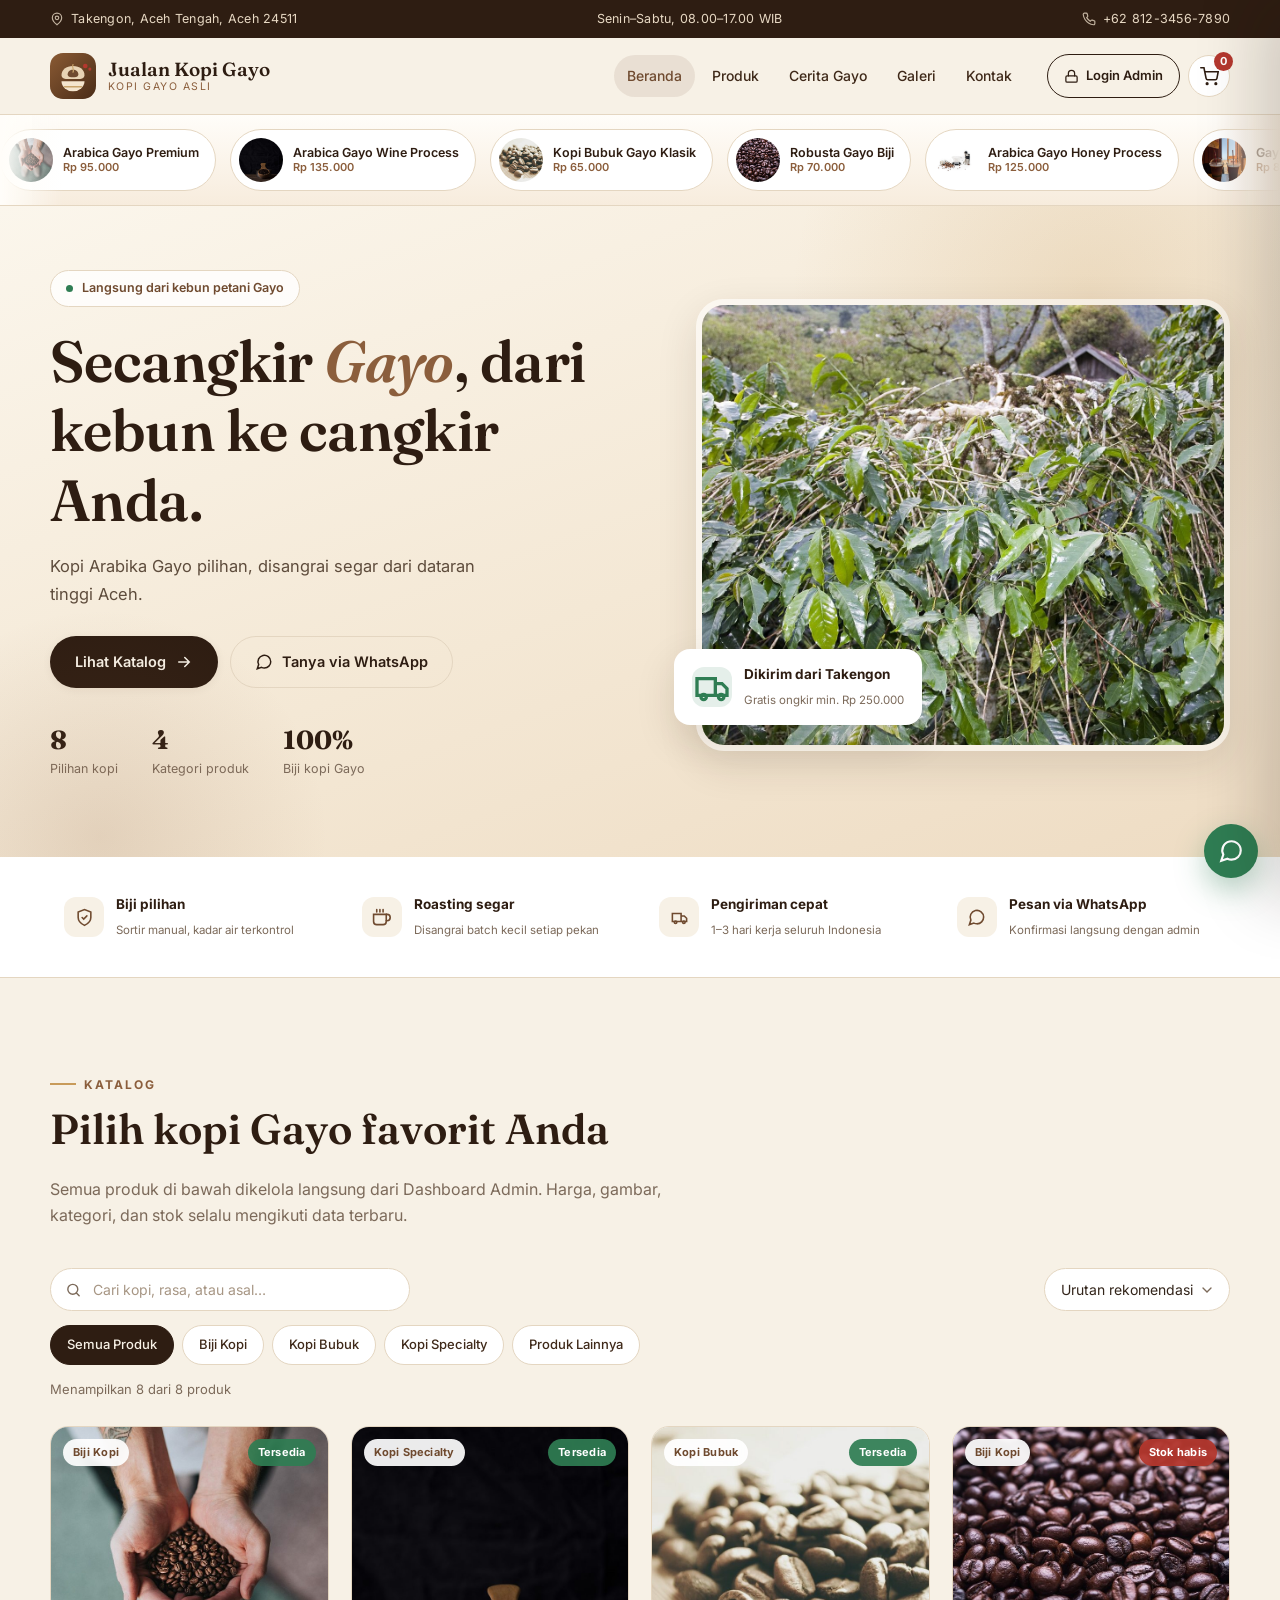
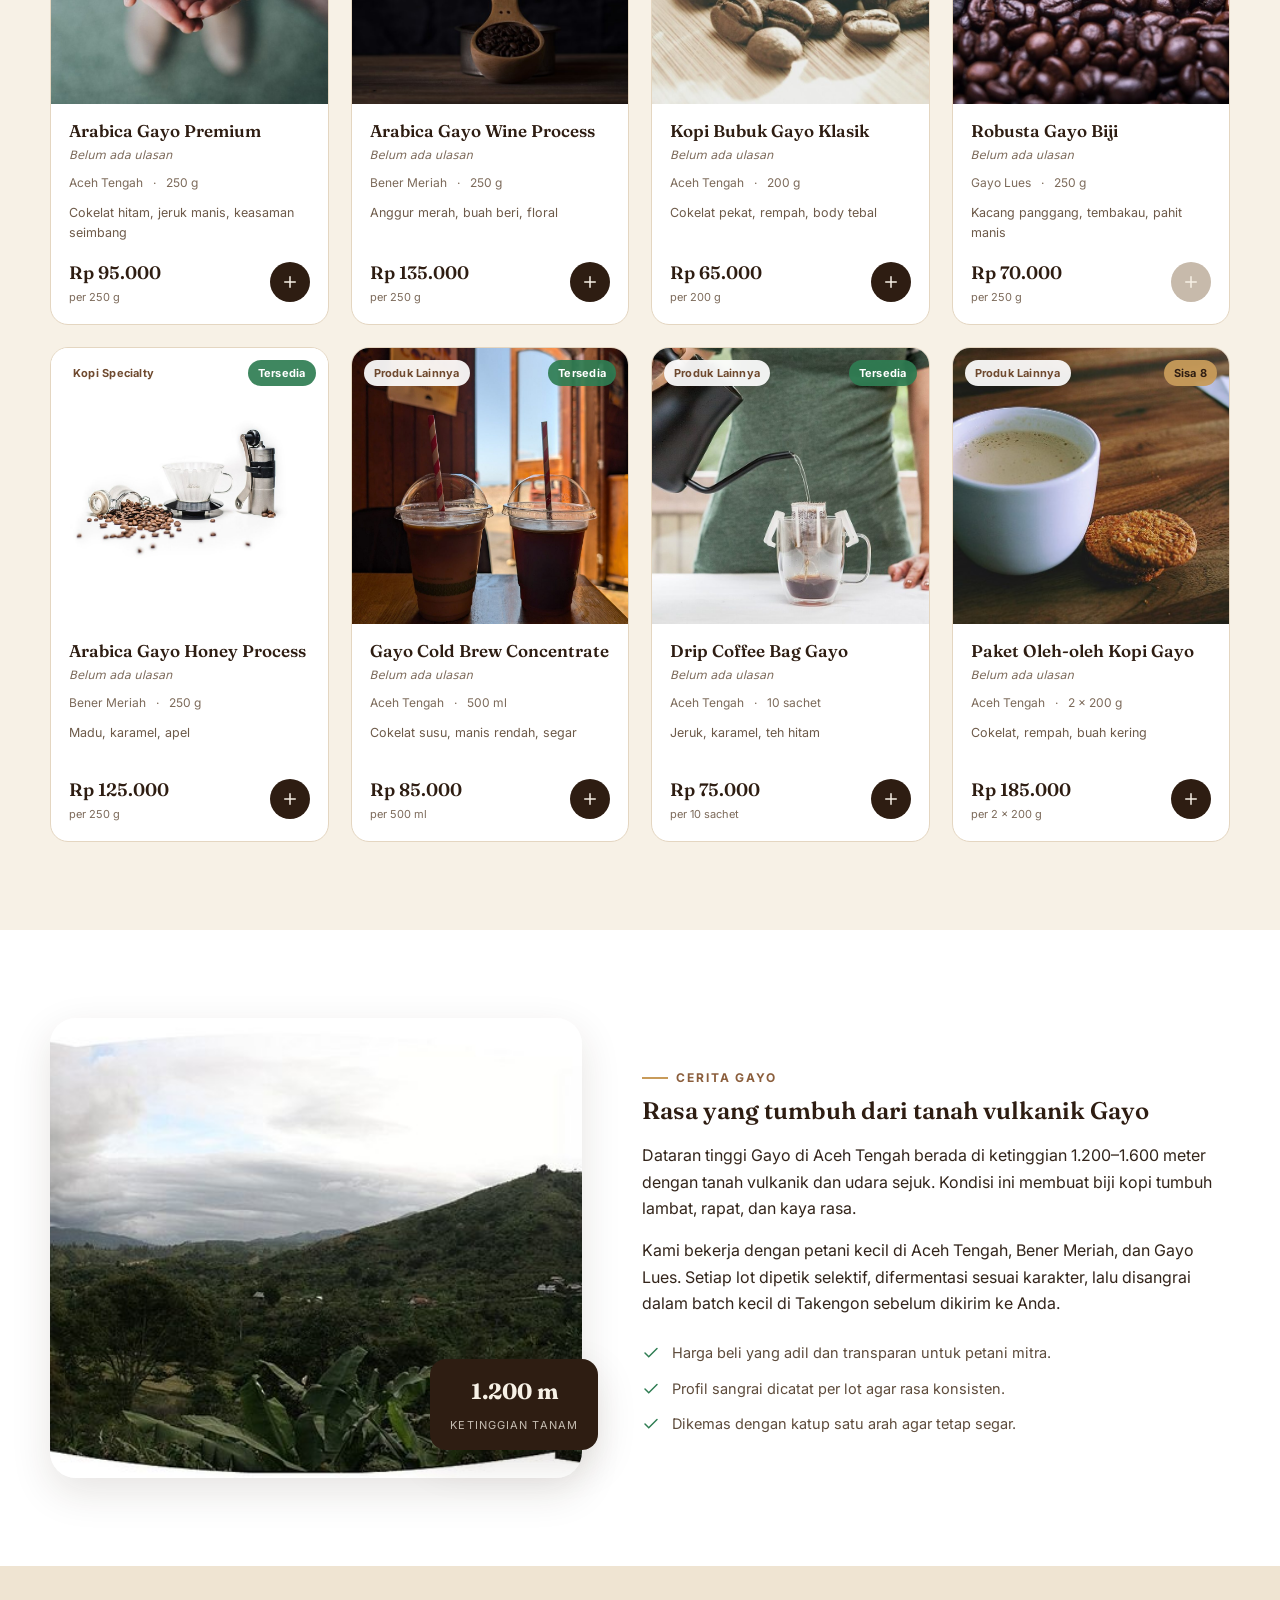
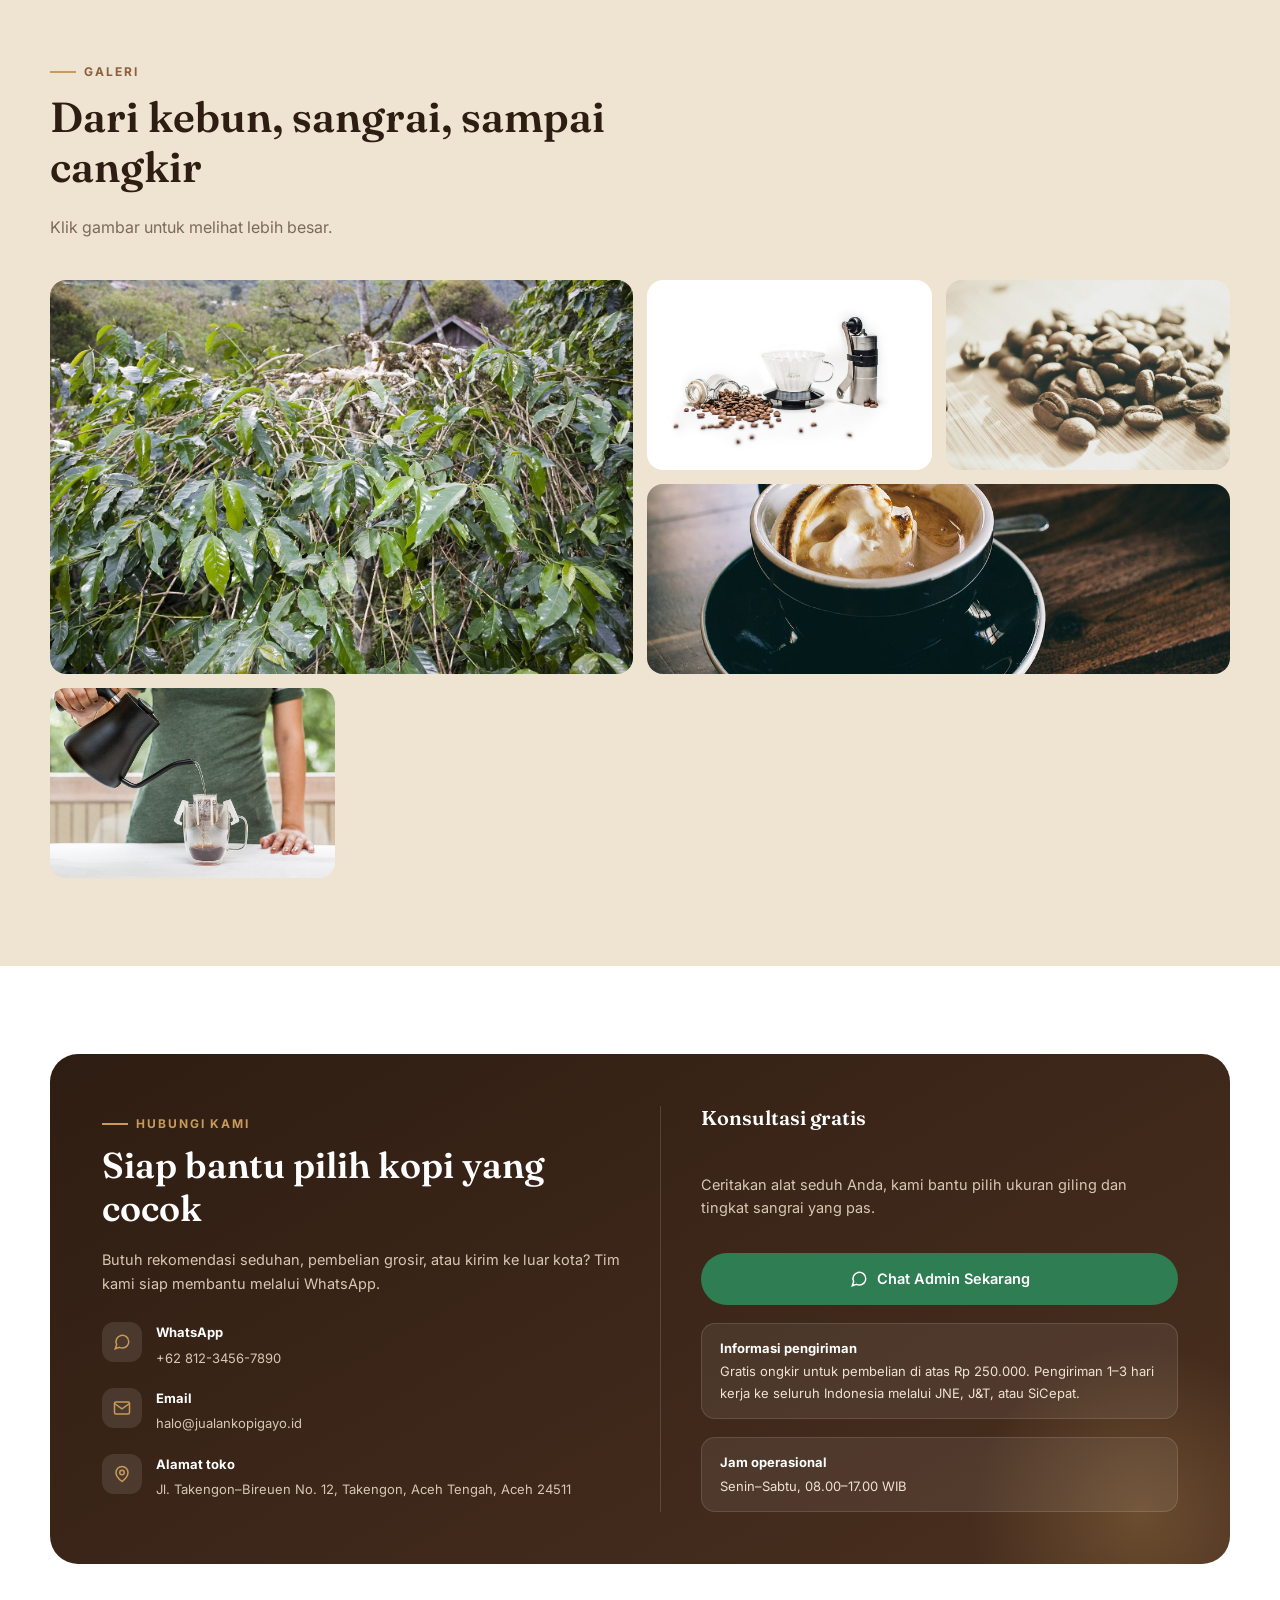
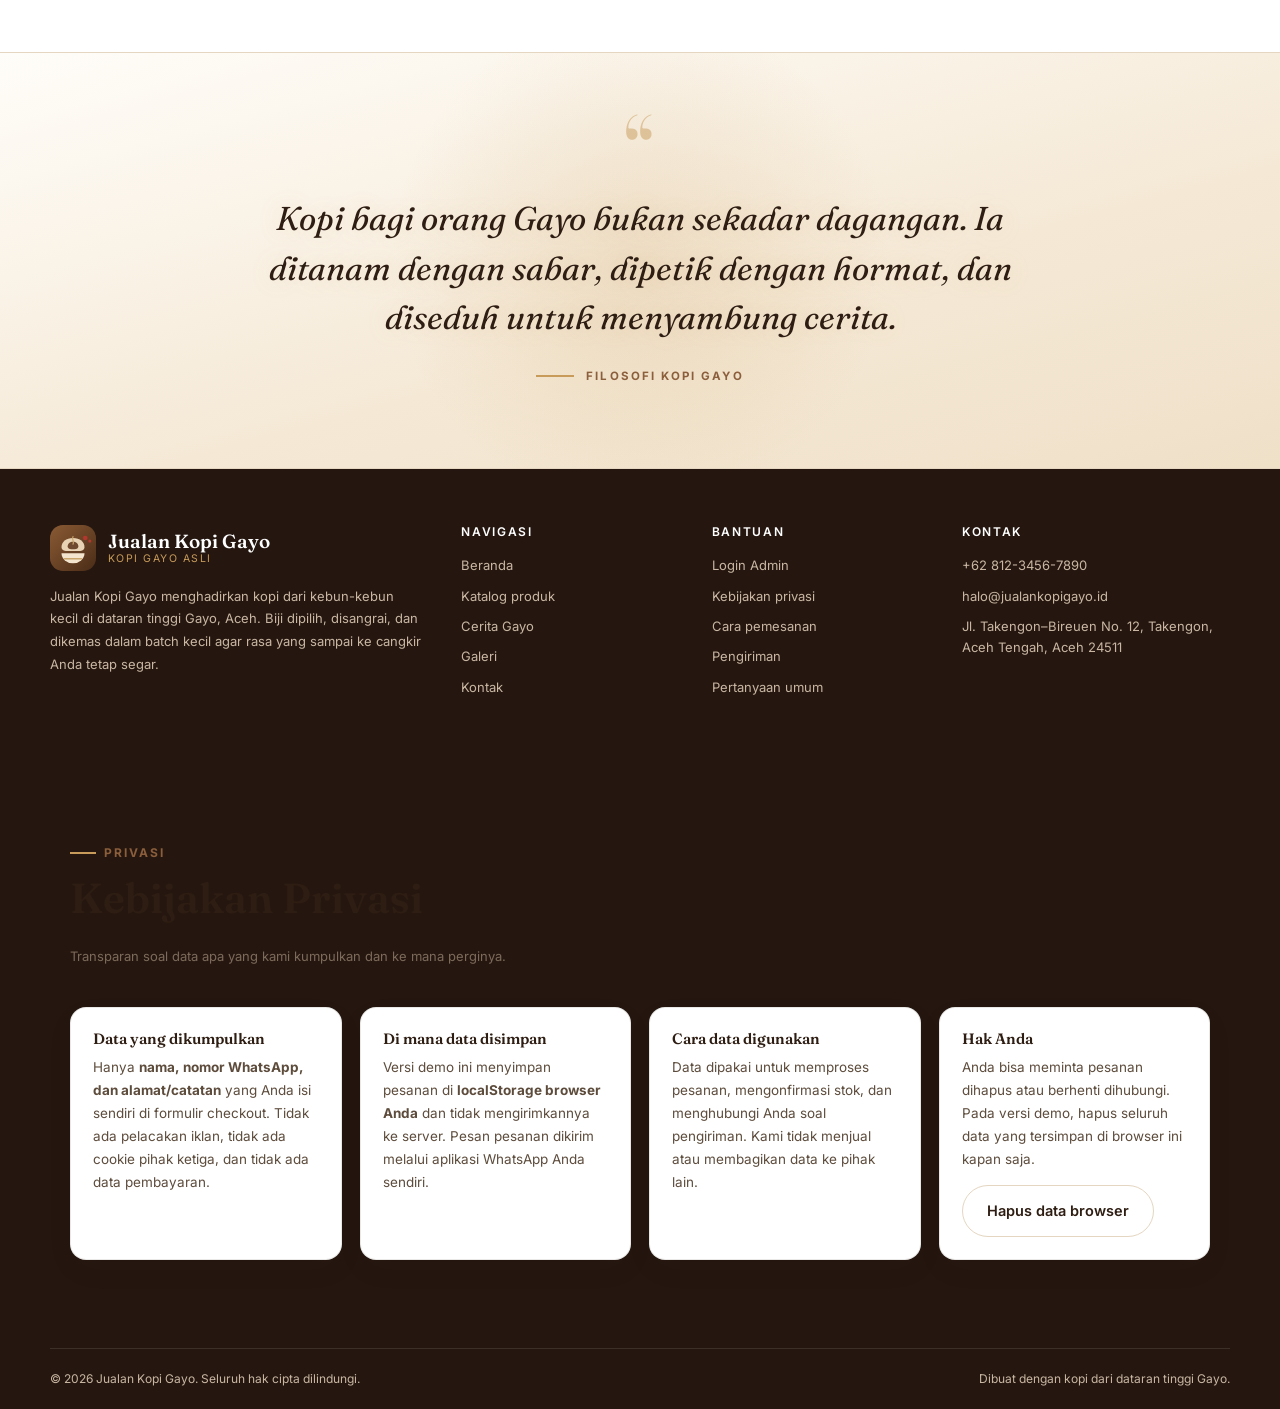
==== commit 3777c887: "Replace the floating coffee beans with a closing coffee-philosophy quote. The drifting beans felt bu" ====
--- a/index.html
+++ b/index.html
@@ -12,25 +12,6 @@
   <link rel="stylesheet" href="css/style.css" />
 </head>
 <body>
-  <!-- Dekorasi: biji kopi melayang di sudut halaman -->
-  <div class="bean-field" aria-hidden="true">
-    <svg class="bean-sprite" width="0" height="0" focusable="false" aria-hidden="true">
-      <symbol id="coffeeBean" viewBox="0 0 64 64">
-        <path d="M32 3c13.4 0 23 11.8 23 29S45.4 61 32 61 9 49.2 9 32 18.6 3 32 3Z" fill="currentColor" />
-        <path d="M34 5c-9 8.4-9 16.4 0 24.6 9 8.2 9 16.2 0 29.4" fill="none" stroke="rgba(38,22,12,.62)" stroke-width="4.6" stroke-linecap="round" />
-        <path d="M19 18c3.4-5 8.2-8.4 13.4-9.6" fill="none" stroke="rgba(255,249,240,.55)" stroke-width="3.4" stroke-linecap="round" />
-      </symbol>
-    </svg>
-    <span class="bean bean-1"><svg viewBox="0 0 64 64"><use href="#coffeeBean" /></svg></span>
-    <span class="bean bean-2"><svg viewBox="0 0 64 64"><use href="#coffeeBean" /></svg></span>
-    <span class="bean bean-3"><svg viewBox="0 0 64 64"><use href="#coffeeBean" /></svg></span>
-    <span class="bean bean-4"><svg viewBox="0 0 64 64"><use href="#coffeeBean" /></svg></span>
-    <span class="bean bean-5"><svg viewBox="0 0 64 64"><use href="#coffeeBean" /></svg></span>
-    <span class="bean bean-6"><svg viewBox="0 0 64 64"><use href="#coffeeBean" /></svg></span>
-    <span class="bean bean-7"><svg viewBox="0 0 64 64"><use href="#coffeeBean" /></svg></span>
-    <span class="bean bean-8"><svg viewBox="0 0 64 64"><use href="#coffeeBean" /></svg></span>
-  </div>
-
   <!-- Top bar -->
   <div class="topbar">
     <div class="container">
@@ -280,6 +261,20 @@
     </section>
   </main>
 
+  <!-- Filosofi kopi -->
+  <section class="philosophy" aria-label="Filosofi kopi Gayo">
+    <div class="container">
+      <figure class="philosophy-quote">
+        <span class="quote-mark" aria-hidden="true">&ldquo;</span>
+        <blockquote>
+          Kopi bagi orang Gayo bukan sekadar dagangan. Ia ditanam dengan sabar, dipetik dengan hormat,
+          dan diseduh untuk menyambung cerita.
+        </blockquote>
+        <figcaption><span class="quote-line" aria-hidden="true"></span> Filosofi Kopi Gayo</figcaption>
+      </figure>
+    </div>
+  </section>
+
   <!-- Footer -->
   <footer class="site-footer">
     <div class="container">
--- a/css/style.css
+++ b/css/style.css
@@ -1211,46 +1211,6 @@
   .detail-media img, .product-thumb img { transition: none; }
 }
 
-/* ---------- Dekorasi: biji kopi melayang di sudut halaman ---------- */
-.bean-field {
-  position: fixed;
-  inset: 0;
-  z-index: 3;
-  pointer-events: none;
-  overflow: hidden;
-}
-.bean-sprite { position: absolute; width: 0; height: 0; overflow: hidden; }
-.bean {
-  position: absolute;
-  display: block;
-  width: var(--bean-size, 48px);
-  height: var(--bean-size, 48px);
-  color: rgba(111, 74, 47, .3);
-  mix-blend-mode: multiply;
-  animation: beanFloat var(--bean-dur, 18s) ease-in-out infinite alternate, beanIn 1.4s ease both;
-  animation-delay: 0s, var(--bean-delay, 0s);
-  will-change: transform;
-}
-.bean svg { width: 100%; height: 100%; display: block; }
-
-.bean-1 { left: -20px; top: 20vh; --bean-size: 58px; --bean-dur: 19s; --bean-delay: .2s; }
-.bean-2 { left: 34px; top: 52vh; --bean-size: 30px; --bean-dur: 22s; --bean-delay: 1.4s; }
-.bean-3 { right: -22px; top: 26vh; --bean-size: 66px; --bean-dur: 20s; --bean-delay: .8s; }
-.bean-4 { right: 30px; top: 58vh; --bean-size: 36px; --bean-dur: 24s; --bean-delay: 2s; }
-.bean-5 { left: -10px; bottom: 20vh; --bean-size: 46px; --bean-dur: 21s; --bean-delay: 1s; }
-.bean-6 { right: -14px; bottom: 12vh; --bean-size: 60px; --bean-dur: 18s; --bean-delay: .5s; }
-.bean-7 { left: 52px; bottom: 6vh; --bean-size: 26px; --bean-dur: 26s; --bean-delay: 2.6s; }
-.bean-8 { right: 58px; top: 44vh; --bean-size: 28px; --bean-dur: 23s; --bean-delay: 1.8s; }
-
-@keyframes beanFloat {
-  from { transform: translate3d(0, 0, 0) rotate(-14deg) scale(1); }
-  to { transform: translate3d(16px, -30px, 0) rotate(18deg) scale(1.07); }
-}
-@keyframes beanIn {
-  from { opacity: 0; }
-  to { opacity: 1; }
-}
-
 /* ---------- Glow bloom lembut pada judul ---------- */
 .brand-name { animation: brandGlow 7s ease-in-out infinite; }
 @keyframes brandGlow {
@@ -1304,20 +1264,87 @@
   50% { box-shadow: 0 12px 30px rgba(111, 74, 47, .3), 0 0 0 6px rgba(200, 155, 90, .12); }
 }
 
-@media (max-width: 1280px) {
-  .bean-2, .bean-4, .bean-7, .bean-8 { display: none; }
-}
-
 @media (max-width: 900px) {
-  .bean { color: rgba(111, 74, 47, .17); }
-  .bean-2, .bean-4, .bean-7, .bean-8 { display: none; }
-  .bean-1, .bean-3, .bean-5, .bean-6 { --bean-size: 40px; }
-  .bean-1, .bean-5 { left: -28px; }
-  .bean-3, .bean-6 { right: -28px; }
   .hero::after { width: 320px; height: 320px; }
 }
 
 @media (prefers-reduced-motion: reduce) {
-  .bean, .brand-name, .hero h1, .hero h1 em, .hero::before, .hero::after,
+  .brand-name, .hero h1, .hero h1 em, .hero::before, .hero::after,
   .hero-badge .dot, .hero-cta .btn-primary { animation: none !important; }
 }
+
+/* ---------- Filosofi kopi ---------- */
+.philosophy {
+  position: relative;
+  overflow: hidden;
+  padding: 76px 0 82px;
+  text-align: center;
+  background: linear-gradient(165deg, #FFFDF9 0%, #F5E9D6 60%, #EFE0C8 100%);
+  border-top: 1px solid var(--line);
+  border-bottom: 1px solid var(--line);
+}
+.philosophy::before {
+  content: "";
+  position: absolute;
+  width: 520px;
+  height: 520px;
+  border-radius: 50%;
+  top: 50%;
+  left: 50%;
+  transform: translate(-50%, -50%);
+  background: radial-gradient(circle, rgba(200, 155, 90, .2), transparent 68%);
+  pointer-events: none;
+}
+.philosophy .container { position: relative; }
+.philosophy-quote { margin: 0 auto; max-width: 820px; }
+.quote-mark {
+  display: block;
+  font-family: var(--font-head);
+  font-size: 104px;
+  line-height: .55;
+  color: var(--gold);
+  opacity: .5;
+  margin-bottom: 8px;
+  animation: quoteGlow 9s ease-in-out infinite;
+}
+.philosophy blockquote {
+  margin: 0 0 24px;
+  font-family: var(--font-head);
+  font-style: italic;
+  font-size: clamp(21px, 3.1vw, 33px);
+  line-height: 1.5;
+  color: var(--dark);
+  text-shadow: 0 0 26px rgba(200, 155, 90, .2);
+  animation: quoteIn .9s ease both;
+}
+.philosophy figcaption {
+  display: flex;
+  align-items: center;
+  justify-content: center;
+  gap: 12px;
+  font-size: 11.5px;
+  font-weight: 700;
+  letter-spacing: .18em;
+  text-transform: uppercase;
+  color: var(--coffee-2);
+  animation: quoteIn .9s ease .15s both;
+}
+.quote-line { display: inline-block; width: 38px; height: 2px; background: var(--gold); }
+@keyframes quoteGlow {
+  0%, 100% { opacity: .42; }
+  50% { opacity: .7; }
+}
+@keyframes quoteIn {
+  from { opacity: 0; transform: translateY(10px); }
+  to { opacity: 1; transform: none; }
+}
+
+@media (max-width: 720px) {
+  .philosophy { padding: 58px 0 62px; }
+  .quote-mark { font-size: 84px; }
+  .philosophy blockquote { font-size: 20px; }
+}
+
+@media (prefers-reduced-motion: reduce) {
+  .quote-mark, .philosophy blockquote, .philosophy figcaption { animation: none !important; }
+}
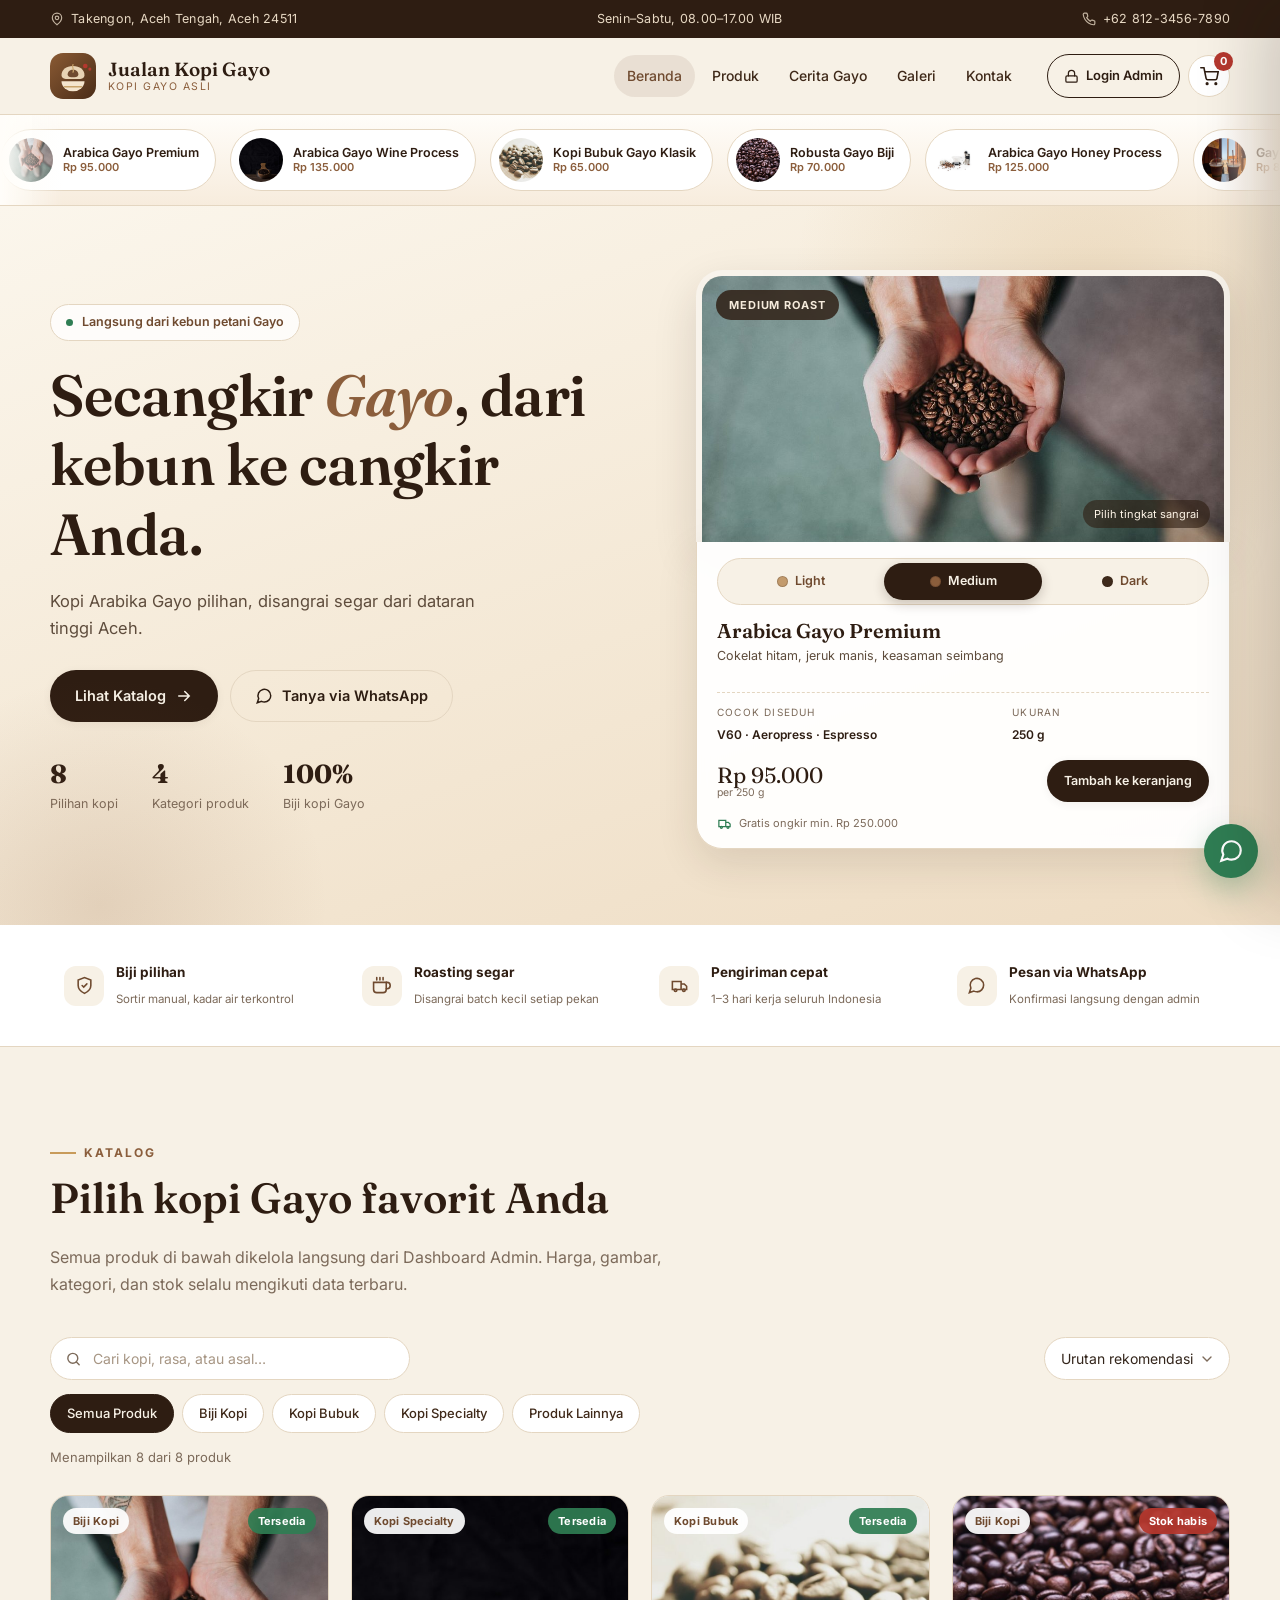
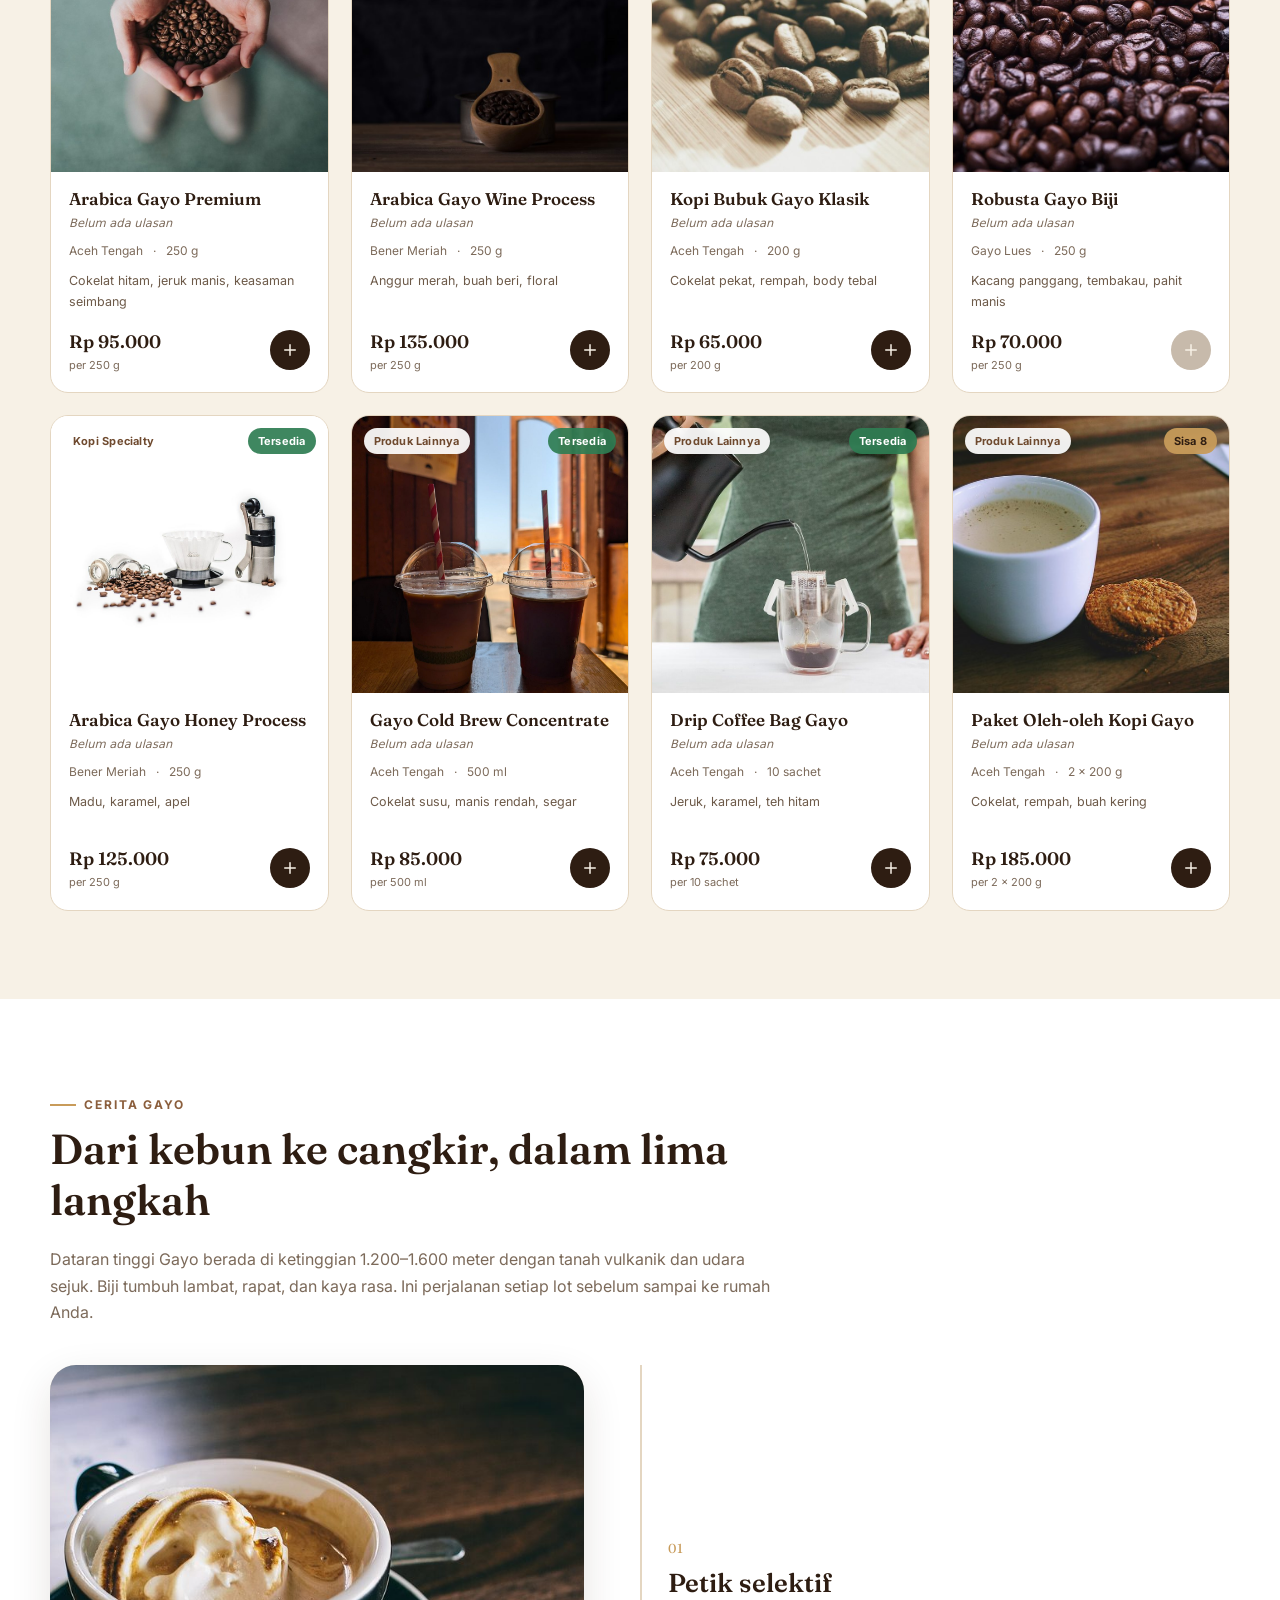
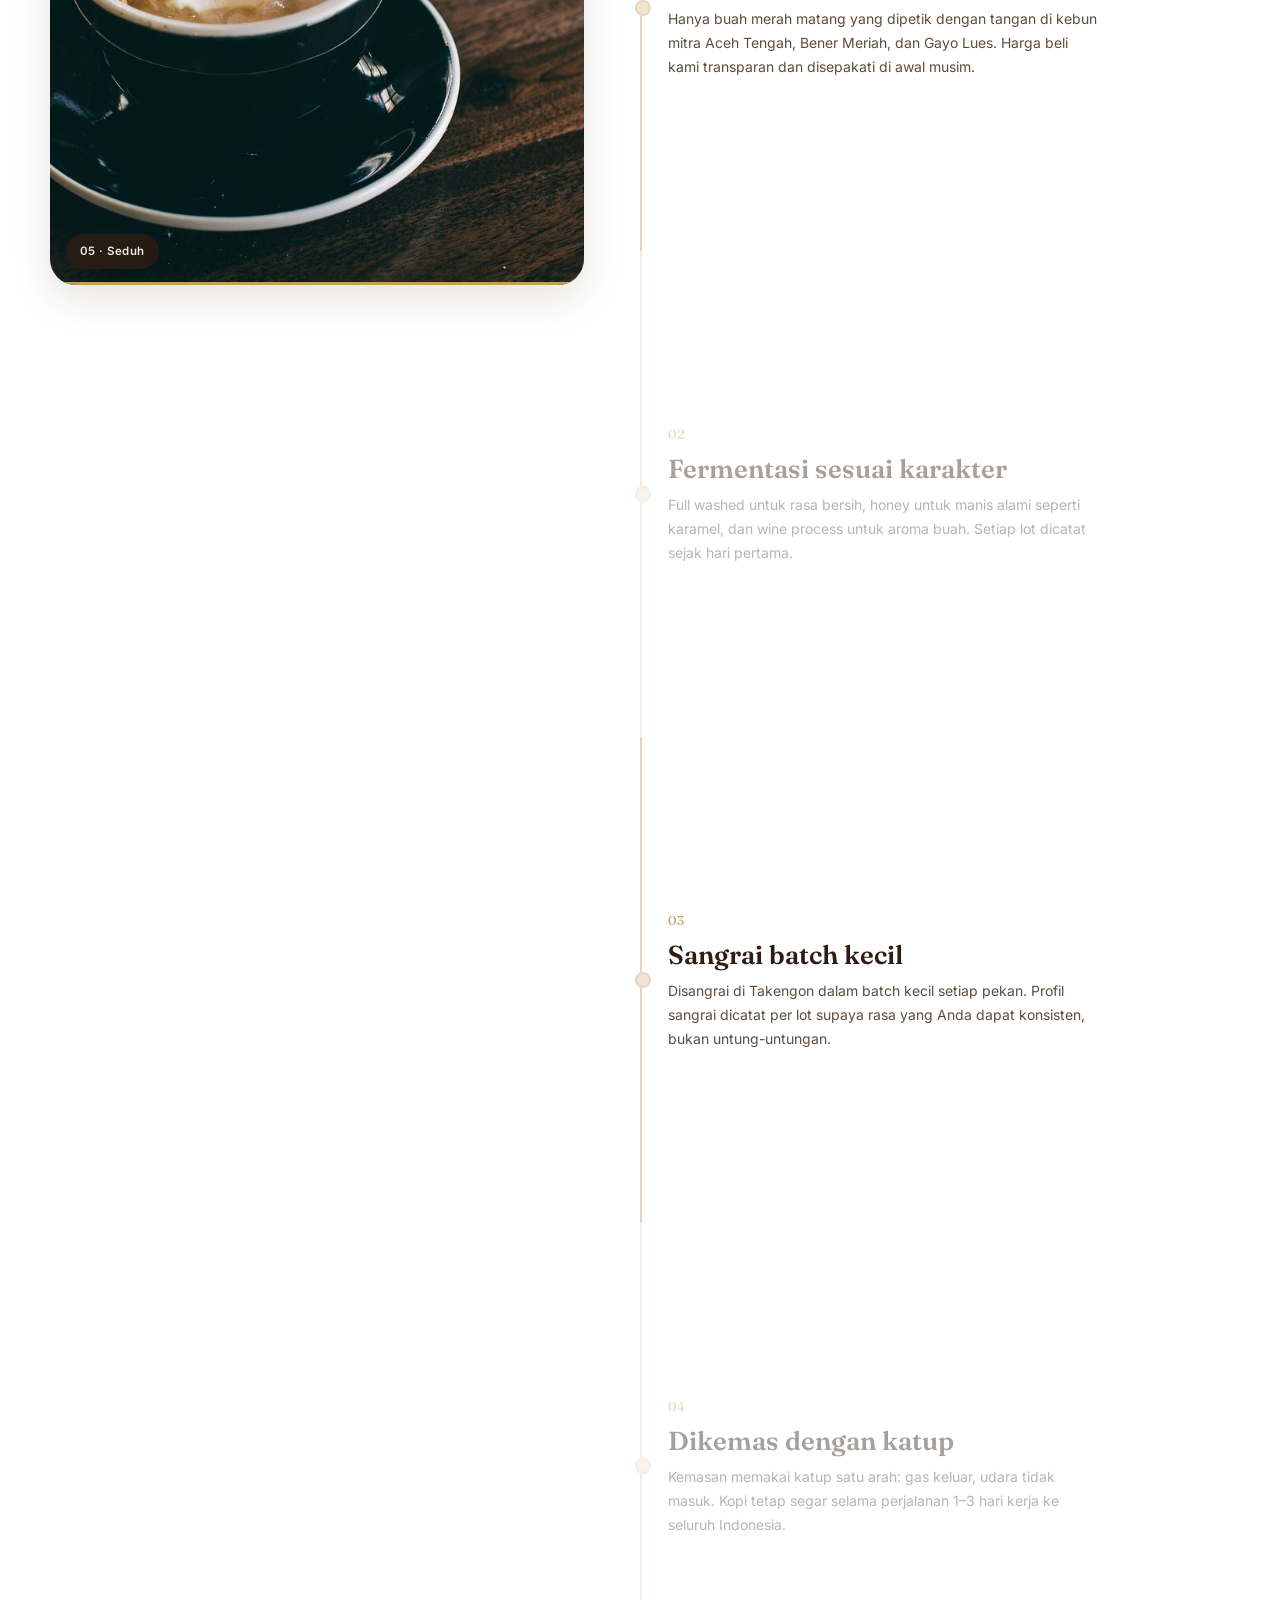
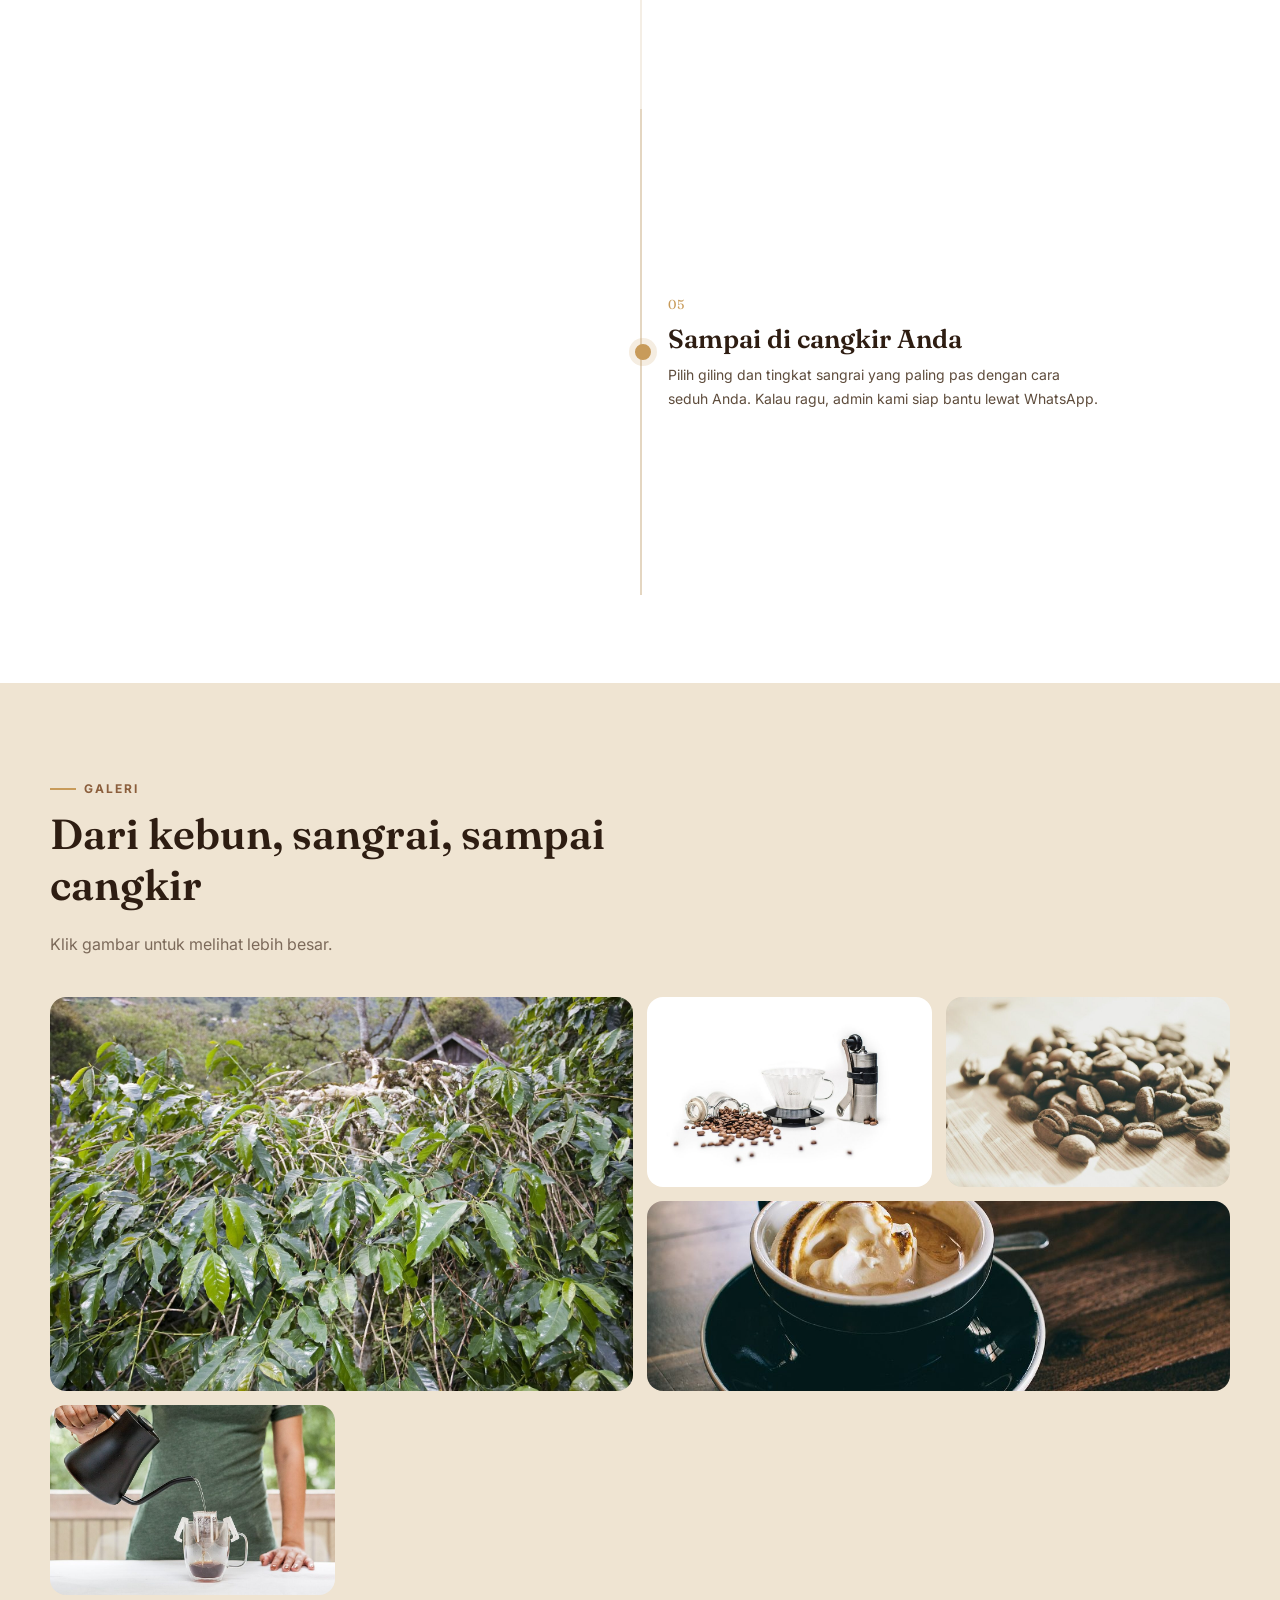
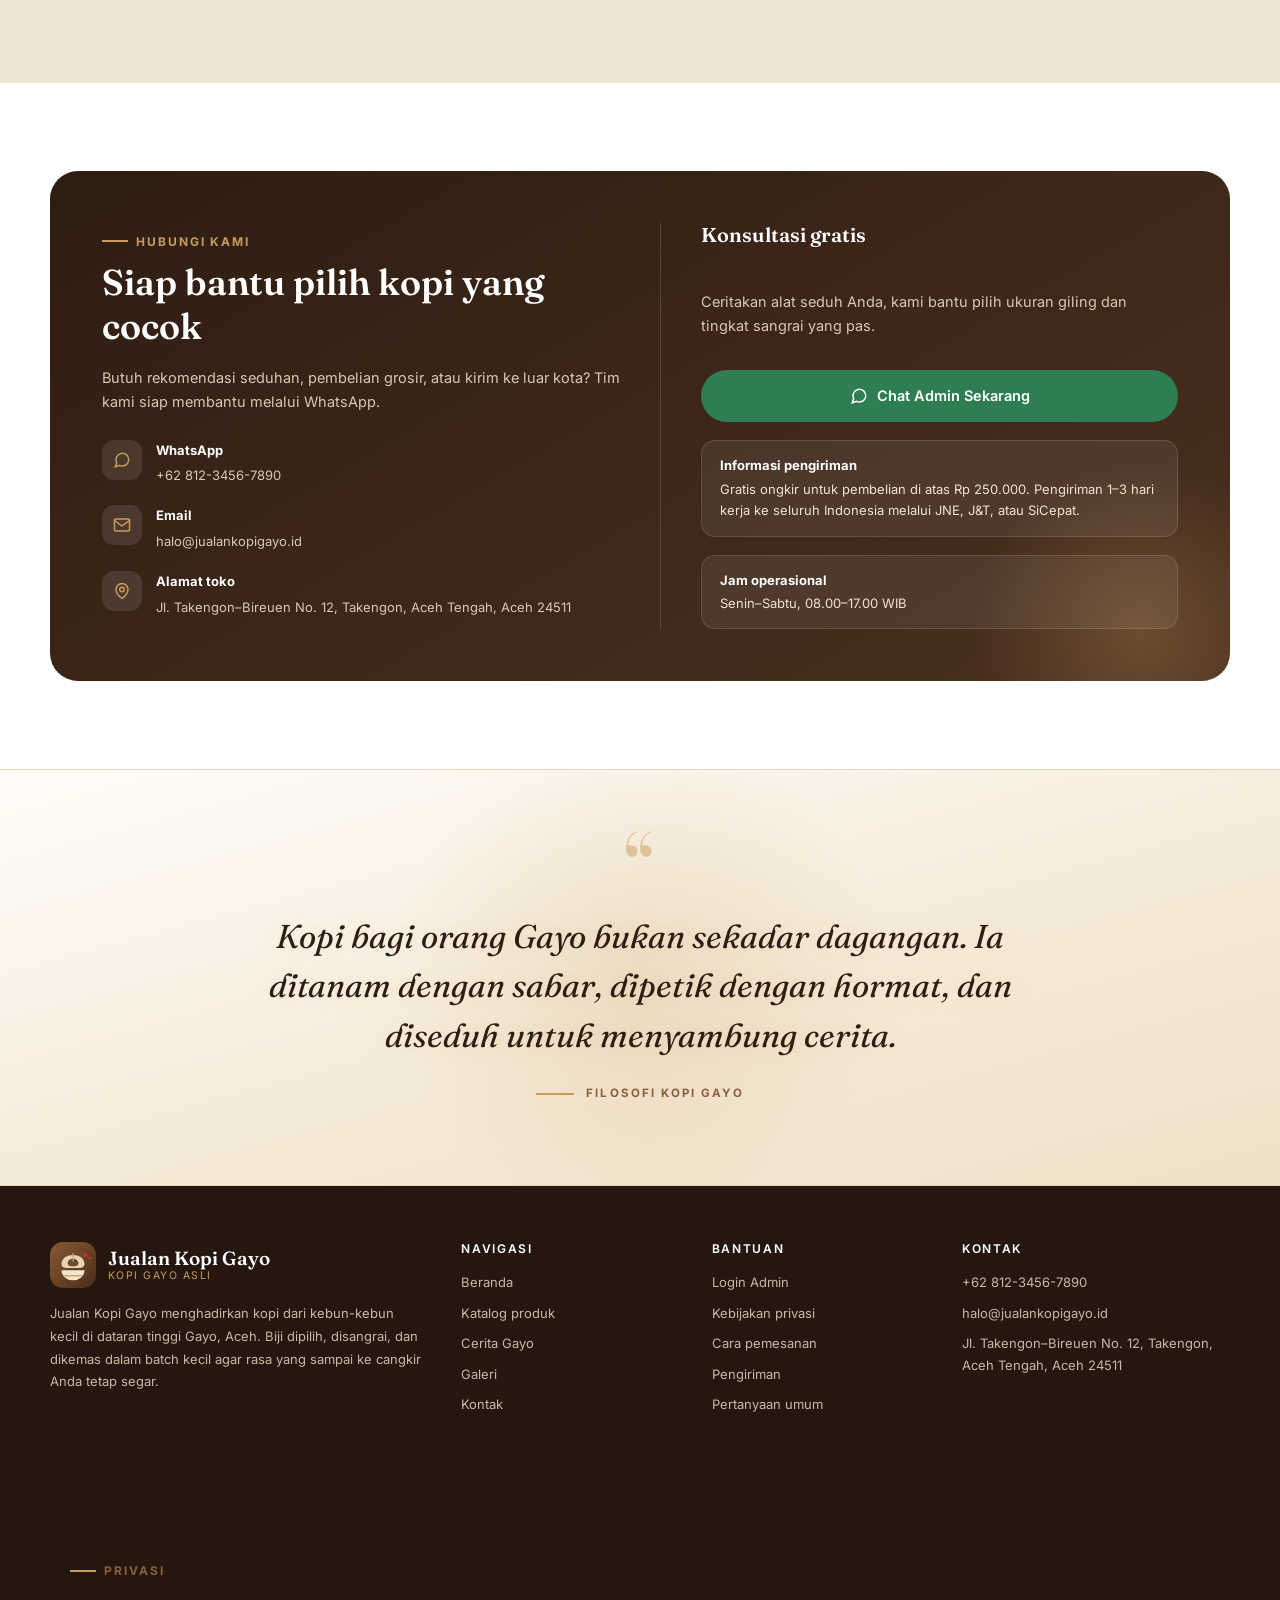
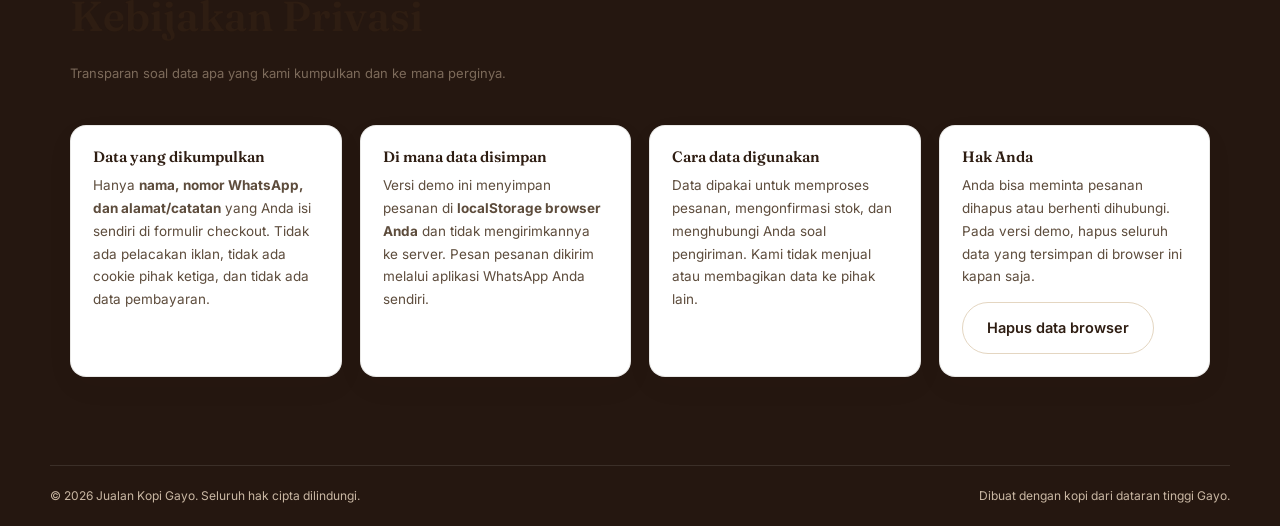
==== commit 339da01a: "Add a roast-level picker, a sticky farm-to-cup journey and card-to-detail morphing. Shoppers can now" ====
--- a/index.html
+++ b/index.html
@@ -93,18 +93,40 @@
             <div><strong>100%</strong><span>Biji kopi Gayo</span></div>
           </div>
         </div>
-        <div class="hero-media">
-          <div class="frame">
-            <img src="assets/photos/hero.jpg" alt="Pohon kopi yang terawat di perkebunan Takengon, Aceh Tengah" />
-          </div>
-          <div class="hero-float">
-            <span class="ico">
+        <div class="hero-media roast-stage">
+          <div class="roast-frame" id="roastFrame">
+            <img id="roastImage" src="assets/photos/product-01.jpg" alt="Biji kopi Arabica Gayo Premium, sangrai medium" />
+            <span class="roast-badge" id="roastBadge">Medium roast</span>
+            <span class="roast-hint">Pilih tingkat sangrai</span>
+          </div>
+          <div class="roast-panel">
+            <div class="roast-tabs" id="roastTabs" role="tablist" aria-label="Pilih tingkat sangrai">
+              <button type="button" class="roast-tab" data-roast="light" role="tab" aria-selected="false">
+                <span class="roast-swatch light" aria-hidden="true"></span>Light
+              </button>
+              <button type="button" class="roast-tab is-active" data-roast="medium" role="tab" aria-selected="true">
+                <span class="roast-swatch medium" aria-hidden="true"></span>Medium
+              </button>
+              <button type="button" class="roast-tab" data-roast="dark" role="tab" aria-selected="false">
+                <span class="roast-swatch dark" aria-hidden="true"></span>Dark
+              </button>
+            </div>
+            <div class="roast-info" id="roastInfo" aria-live="polite">
+              <h3 id="roastName">Arabica Gayo Premium</h3>
+              <p class="roast-notes" id="roastNotes">Cokelat hitam, jeruk manis, keasaman seimbang</p>
+              <div class="roast-meta">
+                <div><span>Cocok diseduh</span><strong id="roastBrew">V60 · Aeropress · Espresso</strong></div>
+                <div><span>Ukuran</span><strong id="roastWeight">250 g</strong></div>
+              </div>
+              <div class="roast-buy">
+                <div class="roast-price"><span id="roastPrice">Rp 95.000</span><small id="roastPriceNote">per 250 g</small></div>
+                <button class="btn btn-primary" id="roastAdd" type="button">Tambah ke keranjang</button>
+              </div>
+            </div>
+            <p class="roast-ship">
               <svg viewBox="0 0 24 24" fill="none" stroke="currentColor" stroke-width="2" stroke-linecap="round"><path d="M3 7h11v10H3zM14 10h4l3 3v4h-7z"/><circle cx="7" cy="18" r="1.6"/><circle cx="17.5" cy="18" r="1.6"/></svg>
-            </span>
-            <div>
-              <strong>Dikirim dari Takengon</strong>
               <span id="heroShippingShort">Gratis ongkir min. Rp 250.000</span>
-            </div>
+            </p>
           </div>
         </div>
       </div>
@@ -165,26 +187,58 @@
       </div>
     </section>
 
-    <!-- Cerita -->
+    <!-- Cerita: perjalanan kopi -->
     <section class="section story" id="cerita">
       <div class="container">
-        <div class="story-media">
-          <img src="assets/photos/story.jpg" alt="Hamparan kebun kopi di dataran tinggi Takengon, Aceh" />
-          <div class="story-tag">
-            <strong>1.200 m</strong>
-            <span>Ketinggian tanam</span>
-          </div>
-        </div>
-        <div class="story-copy">
+        <div class="section-head story-intro">
           <span class="section-eyebrow">Cerita Gayo</span>
-          <h2>Rasa yang tumbuh dari tanah vulkanik Gayo</h2>
-          <p>Dataran tinggi Gayo di Aceh Tengah berada di ketinggian 1.200–1.600 meter dengan tanah vulkanik dan udara sejuk. Kondisi ini membuat biji kopi tumbuh lambat, rapat, dan kaya rasa.</p>
-          <p>Kami bekerja dengan petani kecil di Aceh Tengah, Bener Meriah, dan Gayo Lues. Setiap lot dipetik selektif, difermentasi sesuai karakter, lalu disangrai dalam batch kecil di Takengon sebelum dikirim ke Anda.</p>
-          <ul class="story-list">
-            <li><svg viewBox="0 0 24 24" fill="none" stroke="currentColor" stroke-width="2" stroke-linecap="round"><path d="M20 6L9 17l-5-5"/></svg><span>Harga beli yang adil dan transparan untuk petani mitra.</span></li>
-            <li><svg viewBox="0 0 24 24" fill="none" stroke="currentColor" stroke-width="2" stroke-linecap="round"><path d="M20 6L9 17l-5-5"/></svg><span>Profil sangrai dicatat per lot agar rasa konsisten.</span></li>
-            <li><svg viewBox="0 0 24 24" fill="none" stroke="currentColor" stroke-width="2" stroke-linecap="round"><path d="M20 6L9 17l-5-5"/></svg><span>Dikemas dengan katup satu arah agar tetap segar.</span></li>
-          </ul>
+          <h2>Dari kebun ke cangkir, dalam lima langkah</h2>
+          <p>Dataran tinggi Gayo berada di ketinggian 1.200–1.600 meter dengan tanah vulkanik dan udara sejuk. Biji tumbuh lambat, rapat, dan kaya rasa. Ini perjalanan setiap lot sebelum sampai ke rumah Anda.</p>
+        </div>
+
+        <div class="journey" id="journey">
+          <div class="journey-media" aria-hidden="true">
+            <img class="journey-image is-active" src="assets/photos/story.jpg" alt="" />
+            <img class="journey-image" src="assets/photos/product-05.jpg" alt="" loading="lazy" />
+            <img class="journey-image" src="assets/photos/product-03.jpg" alt="" loading="lazy" />
+            <img class="journey-image" src="assets/photos/product-08.jpg" alt="" loading="lazy" />
+            <img class="journey-image" src="assets/photos/gallery-01.jpg" alt="" loading="lazy" />
+            <span class="journey-media-tag" id="journeyTag">01 · Petik selektif</span>
+            <div class="journey-progress"><span id="journeyProgress"></span></div>
+          </div>
+
+          <ol class="journey-steps" id="journeySteps">
+            <li class="journey-step is-active" data-step="0" data-label="Petik selektif">
+              <span class="journey-num">01</span>
+              <h3>Petik selektif</h3>
+              <p>Hanya buah merah matang yang dipetik dengan tangan di kebun mitra Aceh Tengah, Bener Meriah, dan Gayo Lues. Harga beli kami transparan dan disepakati di awal musim.</p>
+              <img class="journey-step-img" src="assets/photos/story.jpg" alt="Kebun kopi di dataran tinggi Takengon" loading="lazy" />
+            </li>
+            <li class="journey-step" data-step="1" data-label="Fermentasi">
+              <span class="journey-num">02</span>
+              <h3>Fermentasi sesuai karakter</h3>
+              <p>Full washed untuk rasa bersih, honey untuk manis alami seperti karamel, dan wine process untuk aroma buah. Setiap lot dicatat sejak hari pertama.</p>
+              <img class="journey-step-img" src="assets/photos/product-05.jpg" alt="Biji kopi hasil proses honey" loading="lazy" />
+            </li>
+            <li class="journey-step" data-step="2" data-label="Sangrai">
+              <span class="journey-num">03</span>
+              <h3>Sangrai batch kecil</h3>
+              <p>Disangrai di Takengon dalam batch kecil setiap pekan. Profil sangrai dicatat per lot supaya rasa yang Anda dapat konsisten, bukan untung-untungan.</p>
+              <img class="journey-step-img" src="assets/photos/product-03.jpg" alt="Biji kopi sedang disangrai" loading="lazy" />
+            </li>
+            <li class="journey-step" data-step="3" data-label="Kemas">
+              <span class="journey-num">04</span>
+              <h3>Dikemas dengan katup</h3>
+              <p>Kemasan memakai katup satu arah: gas keluar, udara tidak masuk. Kopi tetap segar selama perjalanan 1–3 hari kerja ke seluruh Indonesia.</p>
+              <img class="journey-step-img" src="assets/photos/product-08.jpg" alt="Kemasan kopi Gayo siap dikirim" loading="lazy" />
+            </li>
+            <li class="journey-step" data-step="4" data-label="Seduh">
+              <span class="journey-num">05</span>
+              <h3>Sampai di cangkir Anda</h3>
+              <p>Pilih giling dan tingkat sangrai yang paling pas dengan cara seduh Anda. Kalau ragu, admin kami siap bantu lewat WhatsApp.</p>
+              <img class="journey-step-img" src="assets/photos/gallery-01.jpg" alt="Secangkir kopi Gayo" loading="lazy" />
+            </li>
+          </ol>
         </div>
       </div>
     </section>
--- a/css/style.css
+++ b/css/style.css
@@ -263,39 +263,105 @@
   line-height: 1.1;
 }
 .hero-stats span { font-size: 12.5px; color: var(--muted); }
-.hero-media { position: relative; }
-.hero-media .frame {
-  border-radius: 28px;
+/* ---------- Pemilih tingkat sangrai (hero) ---------- */
+.roast-stage { position: relative; }
+.roast-frame {
+  position: relative;
+  height: 272px;
+  border-radius: 26px 26px 0 0;
   overflow: hidden;
+  background: var(--cream-2);
+  border: 6px solid rgba(255, 255, 255, .55);
+  border-bottom: none;
+  box-shadow: 0 18px 44px rgba(46, 29, 18, .14);
+}
+.roast-frame img {
+  width: 100%;
+  height: 100%;
+  object-fit: cover;
+  transition: opacity .28s ease, transform .5s ease;
+}
+.roast-frame.swapping img { opacity: .25; transform: scale(1.05); }
+.roast-badge {
+  position: absolute;
+  top: 14px;
+  left: 14px;
+  padding: 6px 13px;
+  border-radius: 999px;
+  background: rgba(46, 29, 18, .82);
+  color: #F6EBDC;
+  font-size: 11px;
+  font-weight: 700;
+  letter-spacing: .08em;
+  text-transform: uppercase;
+  backdrop-filter: blur(6px);
+}
+.roast-hint {
+  position: absolute;
+  right: 14px;
+  bottom: 14px;
+  padding: 5px 11px;
+  border-radius: 999px;
+  background: rgba(46, 29, 18, .6);
+  color: #FFF6E8;
+  font-size: 11px;
+}
+.roast-panel {
+  background: rgba(255, 255, 255, .94);
+  border: 1px solid var(--line);
+  border-top: none;
+  border-radius: 0 0 26px 26px;
+  padding: 16px 20px 16px;
   box-shadow: var(--shadow);
-  border: 6px solid rgba(255, 255, 255, .55);
-}
-.hero-media img { width: 100%; height: 440px; object-fit: cover; }
-.hero-float {
-  position: absolute;
-  left: -22px;
-  bottom: 26px;
-  background: var(--white);
-  border-radius: 16px;
-  padding: 14px 18px;
-  box-shadow: var(--shadow);
-  display: flex;
-  align-items: center;
-  gap: 12px;
-  max-width: 260px;
-}
-.hero-float .ico {
-  width: 40px;
-  height: 40px;
-  border-radius: 12px;
-  display: grid;
-  place-items: center;
-  background: rgba(47, 125, 83, .12);
-  color: var(--green);
-  flex-shrink: 0;
-}
-.hero-float strong { display: block; font-size: 13.5px; color: var(--dark); }
-.hero-float span { font-size: 11.5px; color: var(--muted); }
+  backdrop-filter: blur(6px);
+}
+.roast-tabs {
+  display: flex;
+  gap: 4px;
+  padding: 4px;
+  margin-bottom: 14px;
+  background: var(--cream);
+  border: 1px solid var(--line);
+  border-radius: 999px;
+}
+.roast-tab {
+  flex: 1;
+  display: inline-flex;
+  align-items: center;
+  justify-content: center;
+  gap: 7px;
+  padding: 8px 6px;
+  border: none;
+  border-radius: 999px;
+  background: none;
+  font-size: 12.5px;
+  font-weight: 600;
+  color: var(--coffee);
+  transition: background .16s ease, color .16s ease, box-shadow .16s ease;
+}
+.roast-tab:hover { background: rgba(111, 74, 47, .08); }
+.roast-tab.is-active { background: var(--dark); color: var(--cream); box-shadow: 0 4px 12px rgba(46, 29, 18, .22); }
+.roast-swatch { width: 11px; height: 11px; border-radius: 50%; border: 1px solid rgba(46, 29, 18, .22); }
+.roast-swatch.light { background: #C39B6D; }
+.roast-swatch.medium { background: #8B5E3C; }
+.roast-swatch.dark { background: #3E2A1B; }
+.roast-info h3 { font-size: 20px; margin: 0 0 3px; }
+.roast-notes { margin: 0 0 12px; font-size: 12.5px; color: #5E4C3C; min-height: 34px; }
+.roast-meta {
+  display: grid;
+  grid-template-columns: 1.45fr 1fr;
+  gap: 10px;
+  padding-top: 11px;
+  border-top: 1px dashed var(--line);
+}
+.roast-meta span { display: block; font-size: 10px; letter-spacing: .12em; text-transform: uppercase; color: var(--muted); }
+.roast-meta strong { font-size: 12px; font-weight: 600; color: var(--dark); }
+.roast-buy { display: flex; align-items: center; justify-content: space-between; gap: 12px; margin-top: 13px; }
+.roast-price { font-family: var(--font-head); font-size: 22px; color: var(--dark); line-height: 1.1; }
+.roast-price small { display: block; font-family: var(--font-body); font-size: 10.5px; font-weight: 400; color: var(--muted); }
+.roast-buy .btn { padding: 10px 16px; font-size: 12.5px; }
+.roast-ship { display: flex; align-items: center; gap: 7px; margin: 12px 0 0; font-size: 11px; color: var(--muted); }
+.roast-ship svg { width: 15px; height: 15px; flex-shrink: 0; color: var(--green); }
 
 /* ---------- Feature strip ---------- */
 .features {
@@ -535,38 +601,84 @@
 .empty-state h3 { font-size: 20px; margin-bottom: 6px; }
 .empty-state p { color: var(--muted); margin: 0 0 18px; font-size: 14px; }
 
-/* ---------- Story ---------- */
+/* ---------- Story: perjalanan dari kebun ke cangkir ---------- */
 .story { background: var(--white); }
-.story .container {
+.story-intro { max-width: 720px; }
+.journey {
   display: grid;
   grid-template-columns: .95fr 1.05fr;
-  gap: 60px;
-  align-items: center;
-}
-.story-media { position: relative; }
-.story-media img {
+  gap: 56px;
+  align-items: start;
+  margin-top: 40px;
+}
+.journey-media {
+  position: sticky;
+  top: calc(var(--header-h) + 28px);
+  height: min(520px, 68vh);
+  border-radius: 26px;
+  overflow: hidden;
+  background: var(--cream-2);
+  box-shadow: var(--shadow);
+}
+.journey-image {
+  position: absolute;
+  inset: 0;
   width: 100%;
-  height: 460px;
+  height: 100%;
   object-fit: cover;
-  border-radius: 26px;
-  box-shadow: var(--shadow);
-}
-.story-tag {
+  opacity: 0;
+  transform: scale(1.05);
+  transition: opacity .55s ease, transform .9s ease;
+}
+.journey-image.is-active { opacity: 1; transform: scale(1); }
+.journey-media-tag {
   position: absolute;
-  right: -16px;
-  bottom: 28px;
-  background: var(--dark);
-  color: var(--cream);
-  border-radius: 16px;
-  padding: 14px 20px;
-  box-shadow: var(--shadow);
-  text-align: center;
-}
-.story-tag strong { display: block; font-family: var(--font-head); font-size: 22px; }
-.story-tag span { font-size: 11px; letter-spacing: .1em; text-transform: uppercase; opacity: .75; }
-.story-list { margin-top: 24px; display: grid; gap: 12px; }
-.story-list li { display: flex; gap: 12px; align-items: flex-start; font-size: 14.5px; color: #5E4C3C; }
-.story-list svg { width: 18px; height: 18px; color: var(--green); flex-shrink: 0; margin-top: 3px; }
+  left: 16px;
+  bottom: 16px;
+  z-index: 2;
+  padding: 8px 14px;
+  border-radius: 999px;
+  background: rgba(46, 29, 18, .8);
+  color: #F6EBDC;
+  font-size: 11.5px;
+  font-weight: 600;
+  letter-spacing: .04em;
+  backdrop-filter: blur(6px);
+}
+.journey-progress { position: absolute; left: 0; right: 0; bottom: 0; z-index: 2; height: 3px; background: rgba(255, 255, 255, .22); }
+.journey-progress span { display: block; width: 20%; height: 100%; background: var(--gold); transition: width .45s ease; }
+.journey-steps { list-style: none; margin: 0; padding: 0; }
+.journey-step {
+  position: relative;
+  min-height: 54vh;
+  display: flex;
+  flex-direction: column;
+  justify-content: center;
+  gap: 8px;
+  padding: 26px 0 26px 26px;
+  border-left: 2px solid var(--line);
+  opacity: .42;
+  transition: opacity .4s ease;
+}
+.journey-step::before {
+  content: "";
+  position: absolute;
+  left: -7px;
+  top: 50%;
+  width: 12px;
+  height: 12px;
+  border-radius: 50%;
+  background: var(--cream-2);
+  border: 2px solid var(--line);
+  transform: translateY(-50%);
+  transition: background .3s ease, border-color .3s ease, box-shadow .3s ease;
+}
+.journey-step.is-active { opacity: 1; }
+.journey-step.is-active::before { background: var(--gold); border-color: var(--gold); box-shadow: 0 0 0 6px rgba(200, 155, 90, .18); }
+.journey-num { font-family: var(--font-head); font-size: 13px; letter-spacing: .12em; color: var(--gold); }
+.journey-step h3 { font-size: clamp(20px, 2.2vw, 26px); margin: 0; }
+.journey-step p { margin: 0; font-size: 14px; line-height: 1.7; color: #5E4C3C; max-width: 48ch; }
+.journey-step-img { display: none; width: 100%; height: 200px; object-fit: cover; border-radius: 18px; margin-top: 12px; }
 
 /* ---------- Gallery ---------- */
 .gallery { background: var(--cream-2); }
@@ -932,7 +1044,8 @@
 @media (max-width: 1080px) {
   .product-grid { grid-template-columns: repeat(3, 1fr); }
   .hero .container { gap: 36px; }
-  .hero-media img { height: 380px; }
+  .roast-frame { height: 236px; }
+  .journey { gap: 36px; }
   .features .container { grid-template-columns: repeat(2, 1fr); }
   .footer-grid { grid-template-columns: 1fr 1fr; }
 }
@@ -963,10 +1076,14 @@
   .admin-link { width: 42px; height: 42px; padding: 0; justify-content: center; }
   .hero .container { grid-template-columns: 1fr; }
   .hero-media { order: -1; }
-  .hero-media img { height: 300px; }
-  .hero-float { left: 12px; bottom: 12px; }
-  .story .container { grid-template-columns: 1fr; gap: 32px; }
-  .story-media img { height: 340px; }
+  .roast-frame { height: 250px; border-radius: 22px 22px 0 0; }
+  .roast-panel { padding: 16px; }
+  .journey { grid-template-columns: 1fr; gap: 0; margin-top: 26px; }
+  .journey-media { display: none; }
+  .journey-step { min-height: 0; opacity: 1; padding: 20px 0 20px 22px; }
+  .journey-step.is-active { opacity: 1; }
+  .journey-step::before { top: 30px; transform: none; }
+  .journey-step-img { display: block; }
   .contact-wrap { grid-template-columns: 1fr; padding: 34px 26px; }
   .contact-side { border-left: none; border-top: 1px solid rgba(255, 255, 255, .14); padding-left: 0; padding-top: 24px; }
   .detail-grid { grid-template-columns: 1fr; }
@@ -1348,3 +1465,20 @@
 @media (prefers-reduced-motion: reduce) {
   .quote-mark, .philosophy blockquote, .philosophy figcaption { animation: none !important; }
 }
+
+/* ---------- Morph kartu produk ke detail ---------- */
+.morphing .modal-wrap { transition: none !important; }
+::view-transition-group(product-morph) {
+  animation-duration: .34s;
+  animation-timing-function: cubic-bezier(.22, .8, .24, 1);
+}
+::view-transition-old(product-morph),
+::view-transition-new(product-morph) { animation-duration: .34s; }
+::view-transition-old(root),
+::view-transition-new(root) { animation-duration: .2s; }
+
+@media (prefers-reduced-motion: reduce) {
+  ::view-transition-group(product-morph),
+  ::view-transition-old(product-morph),
+  ::view-transition-new(product-morph) { animation: none !important; }
+}
